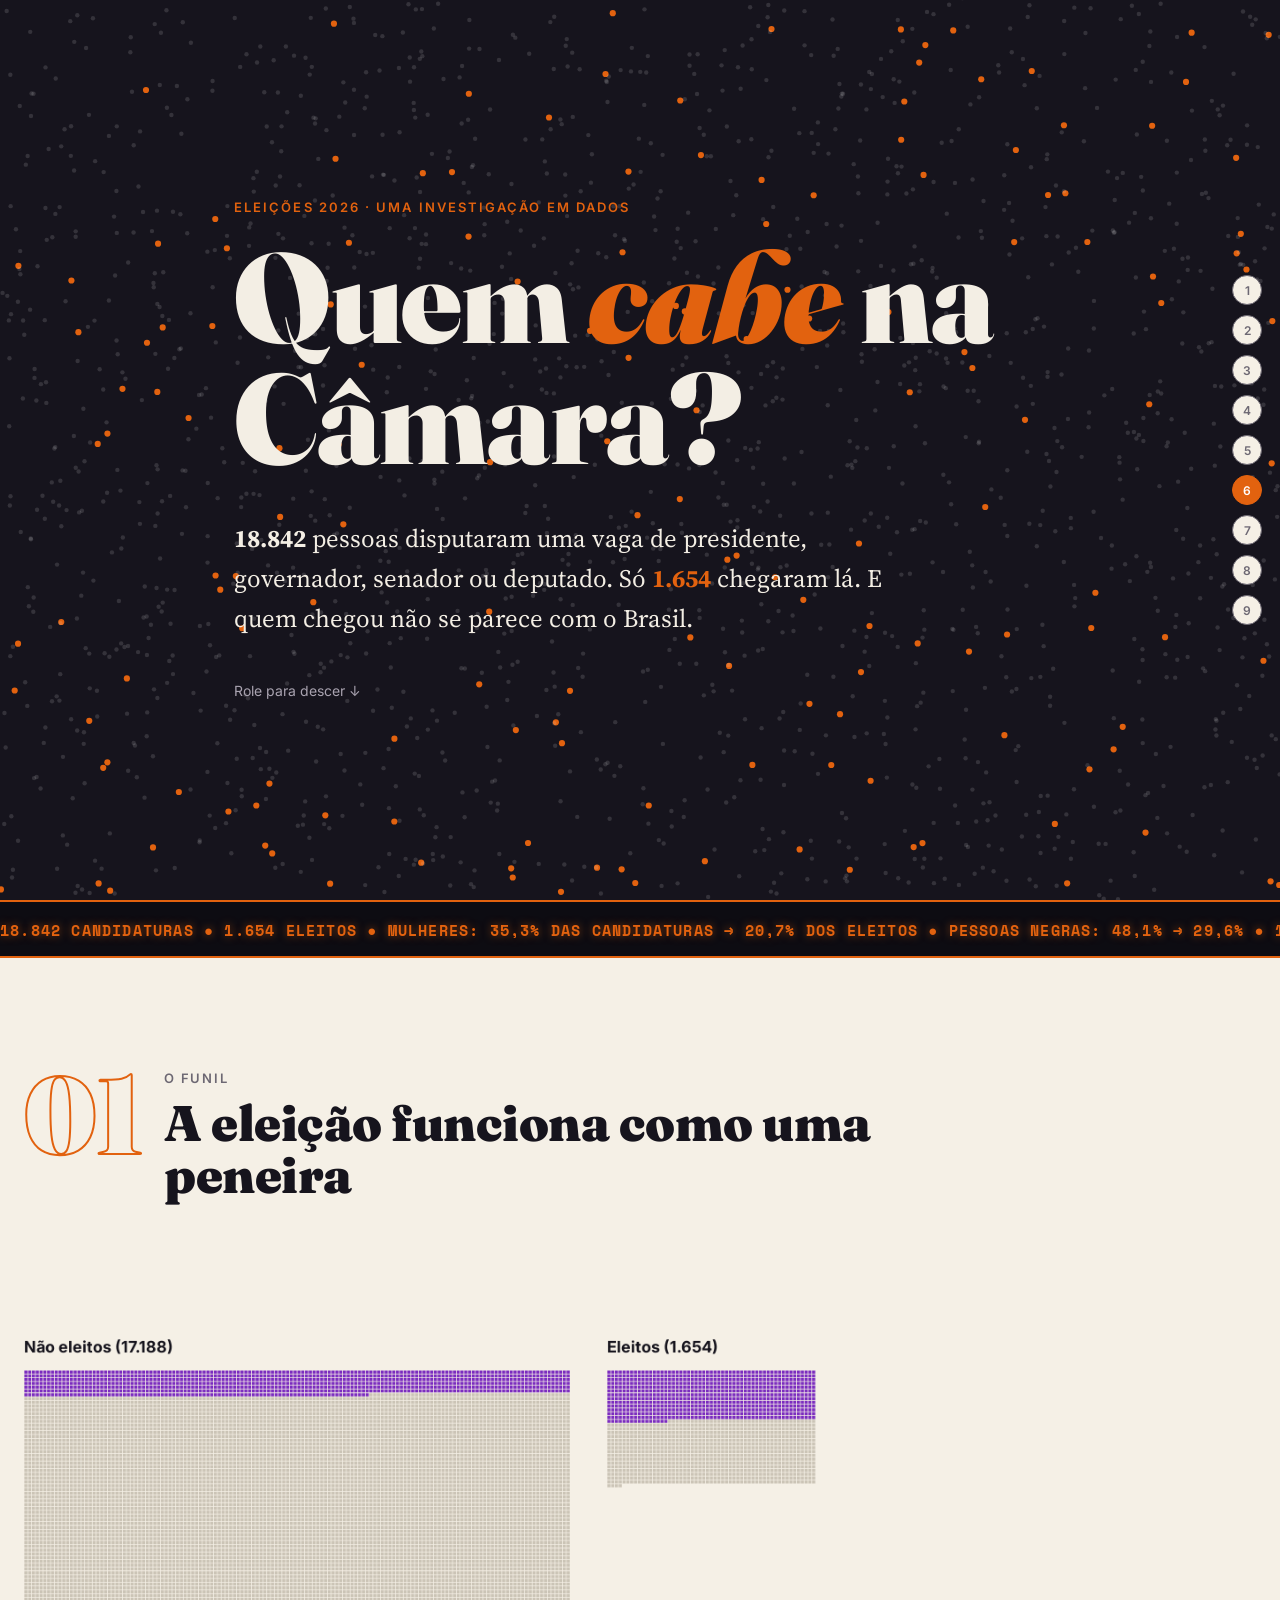
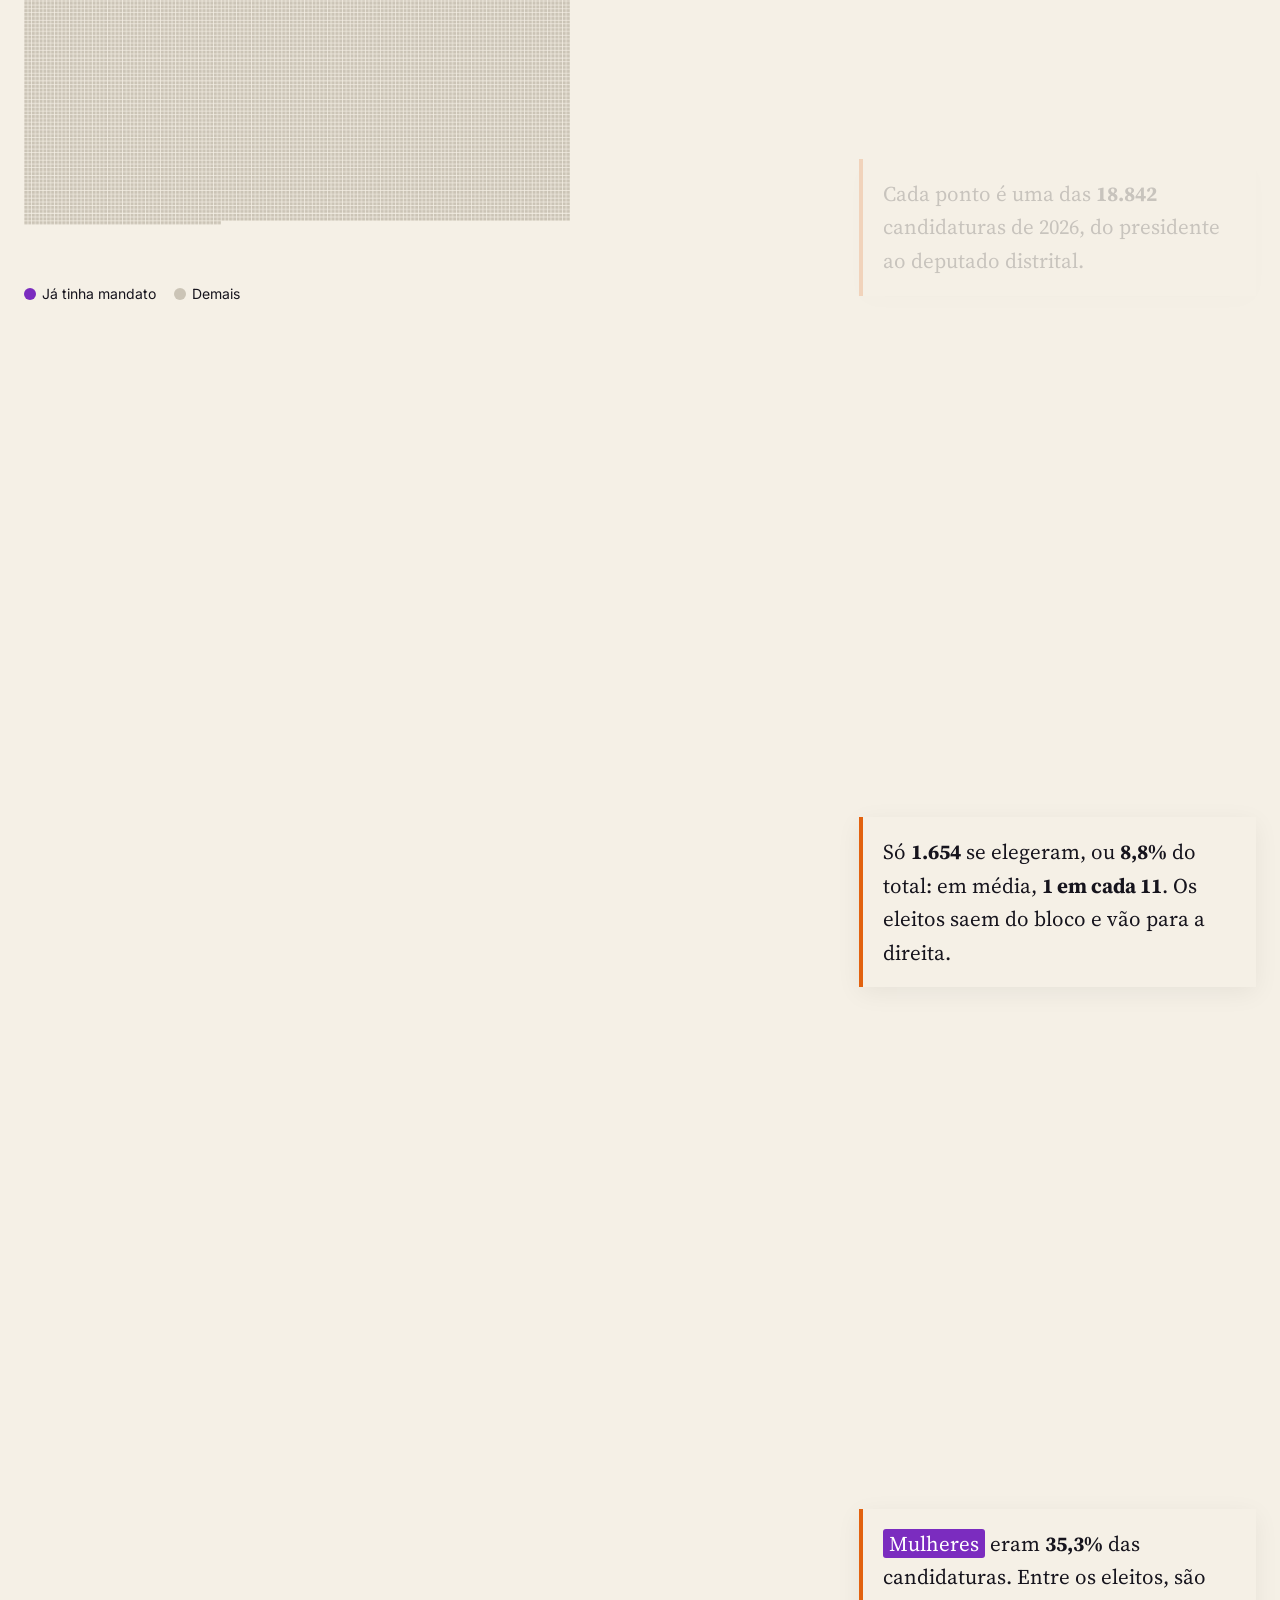
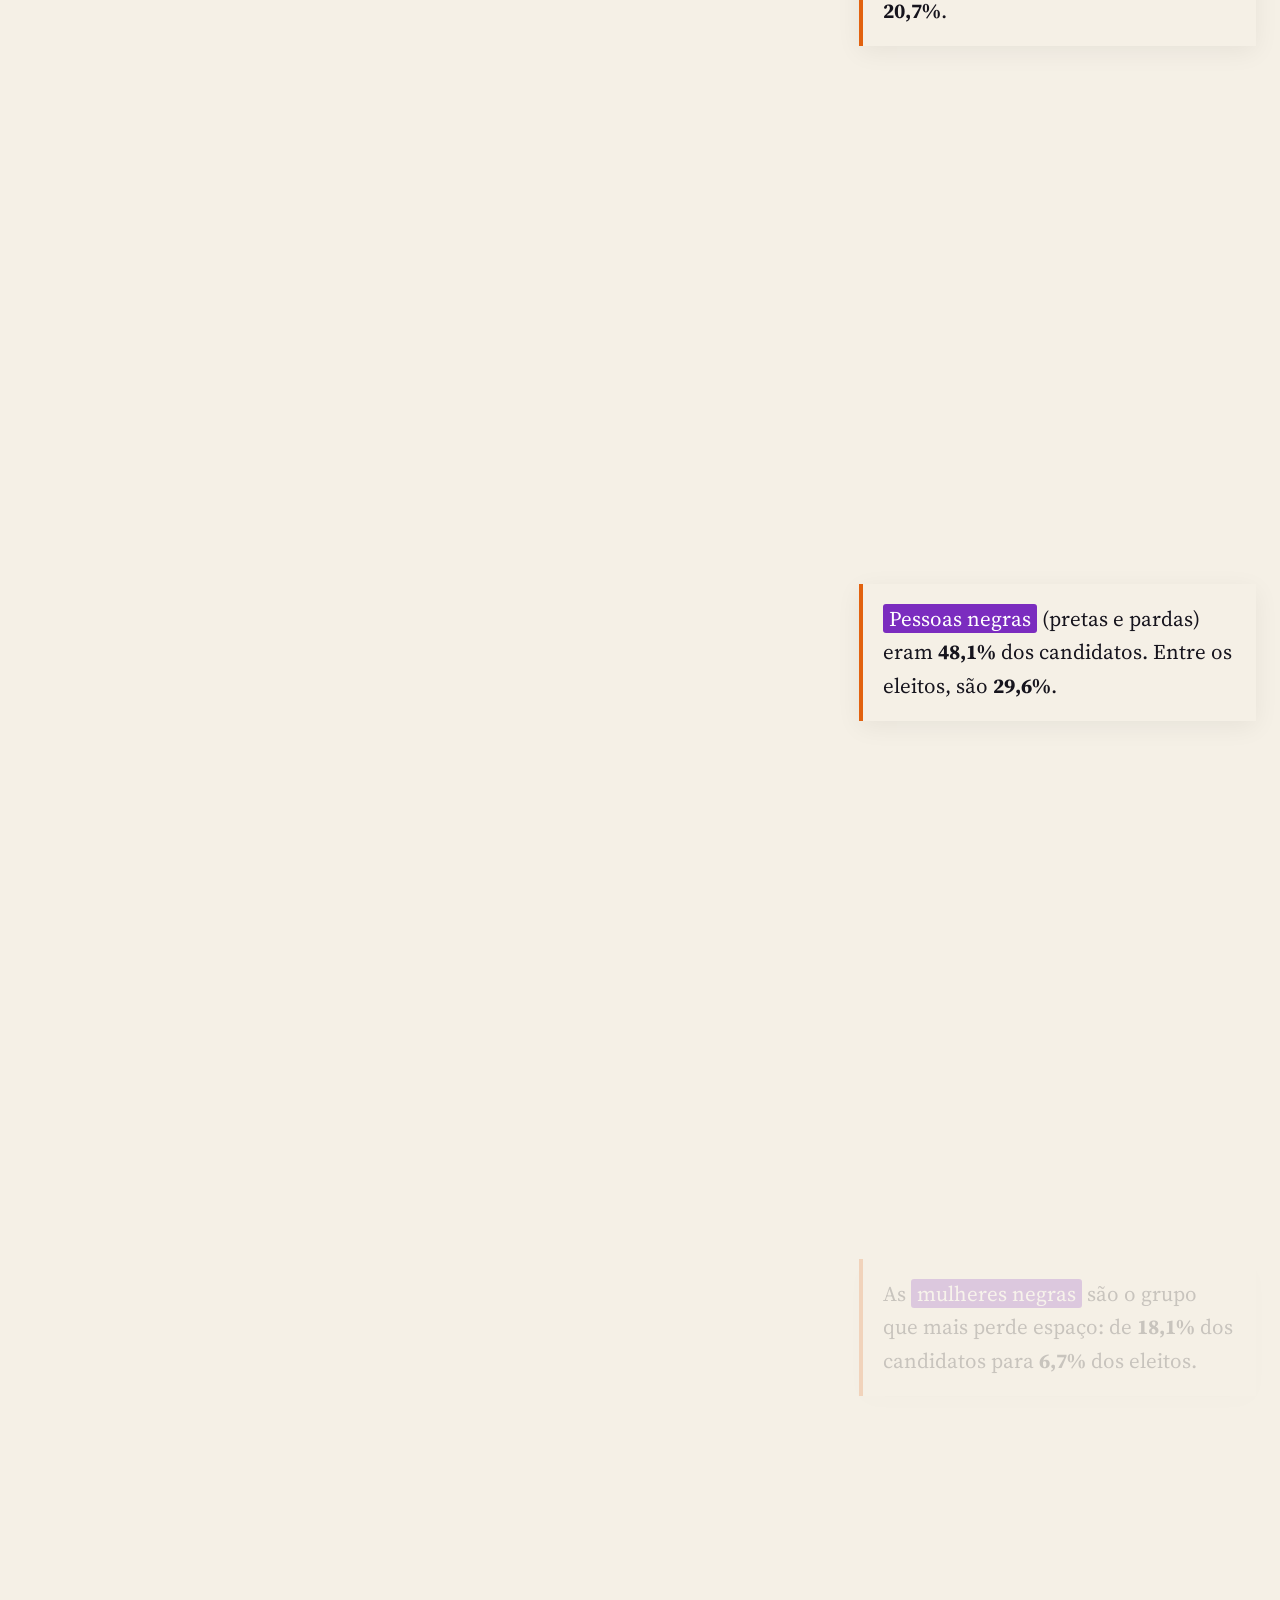
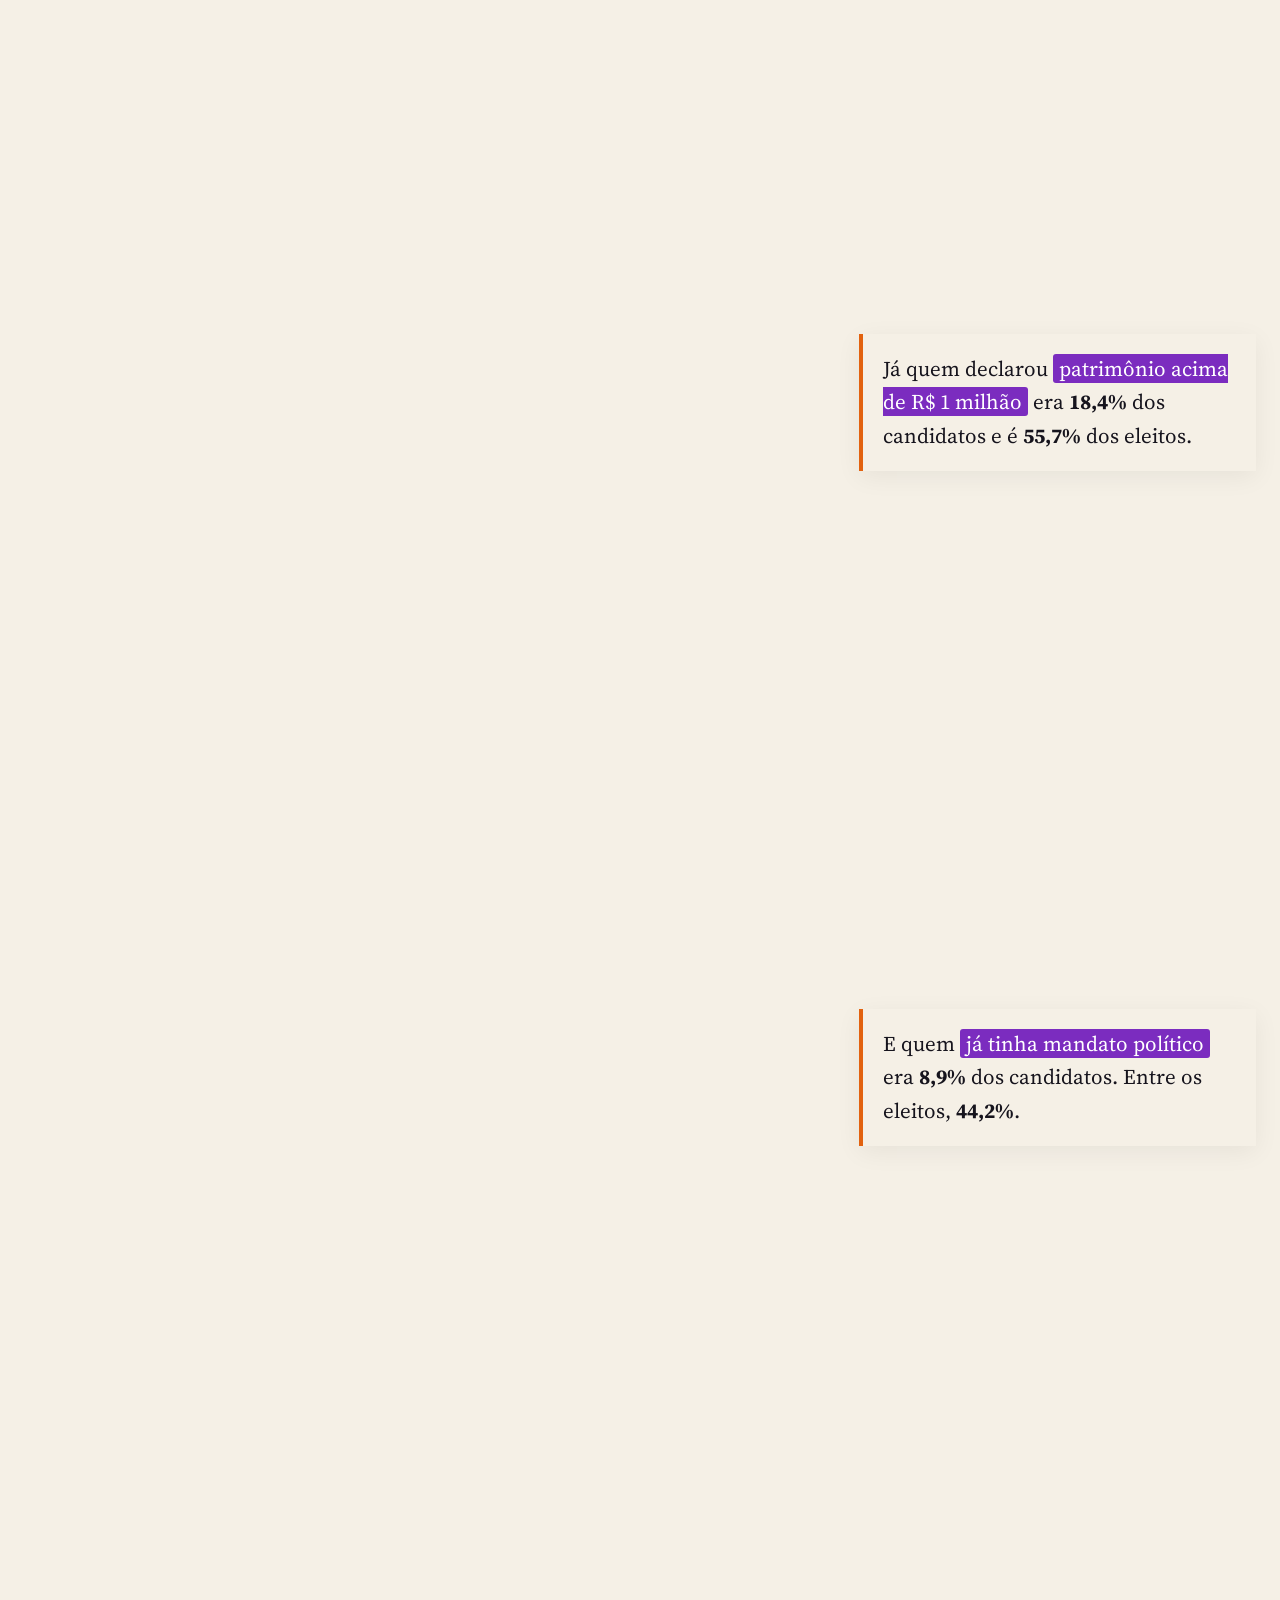
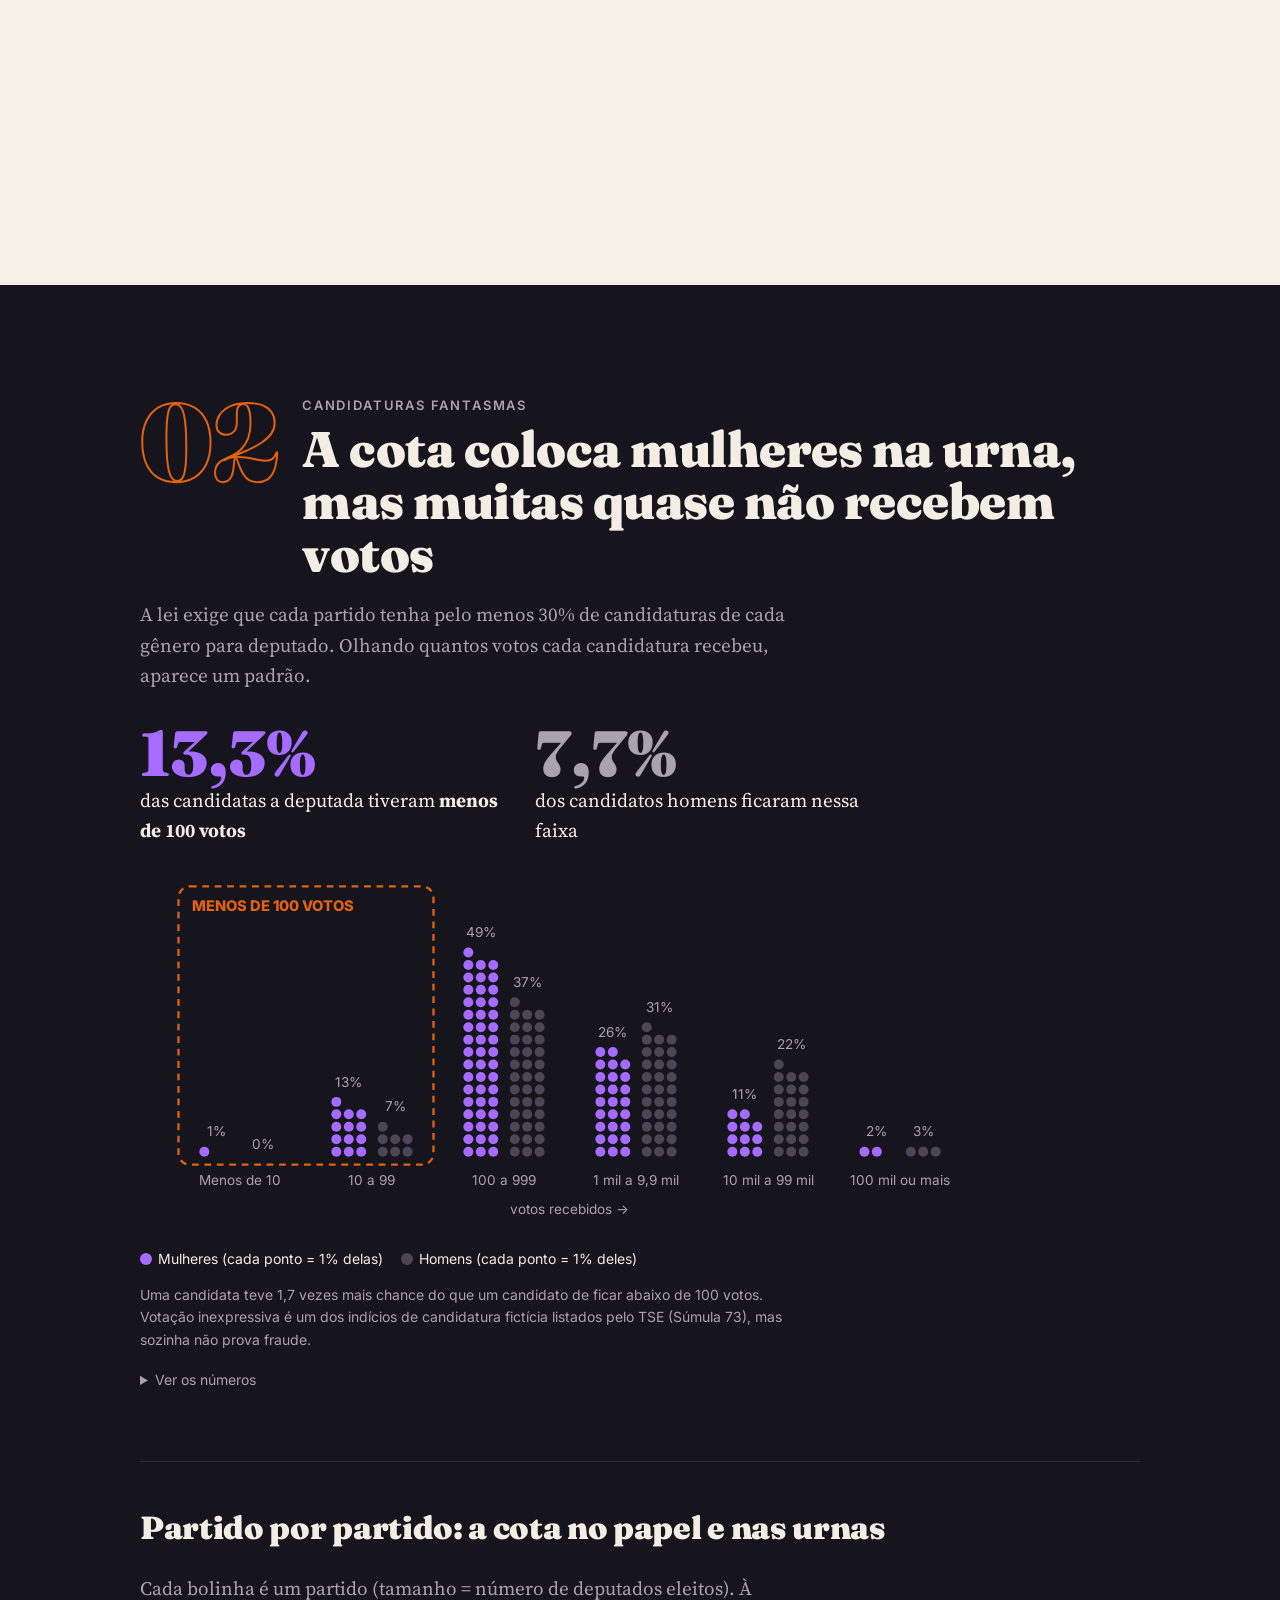
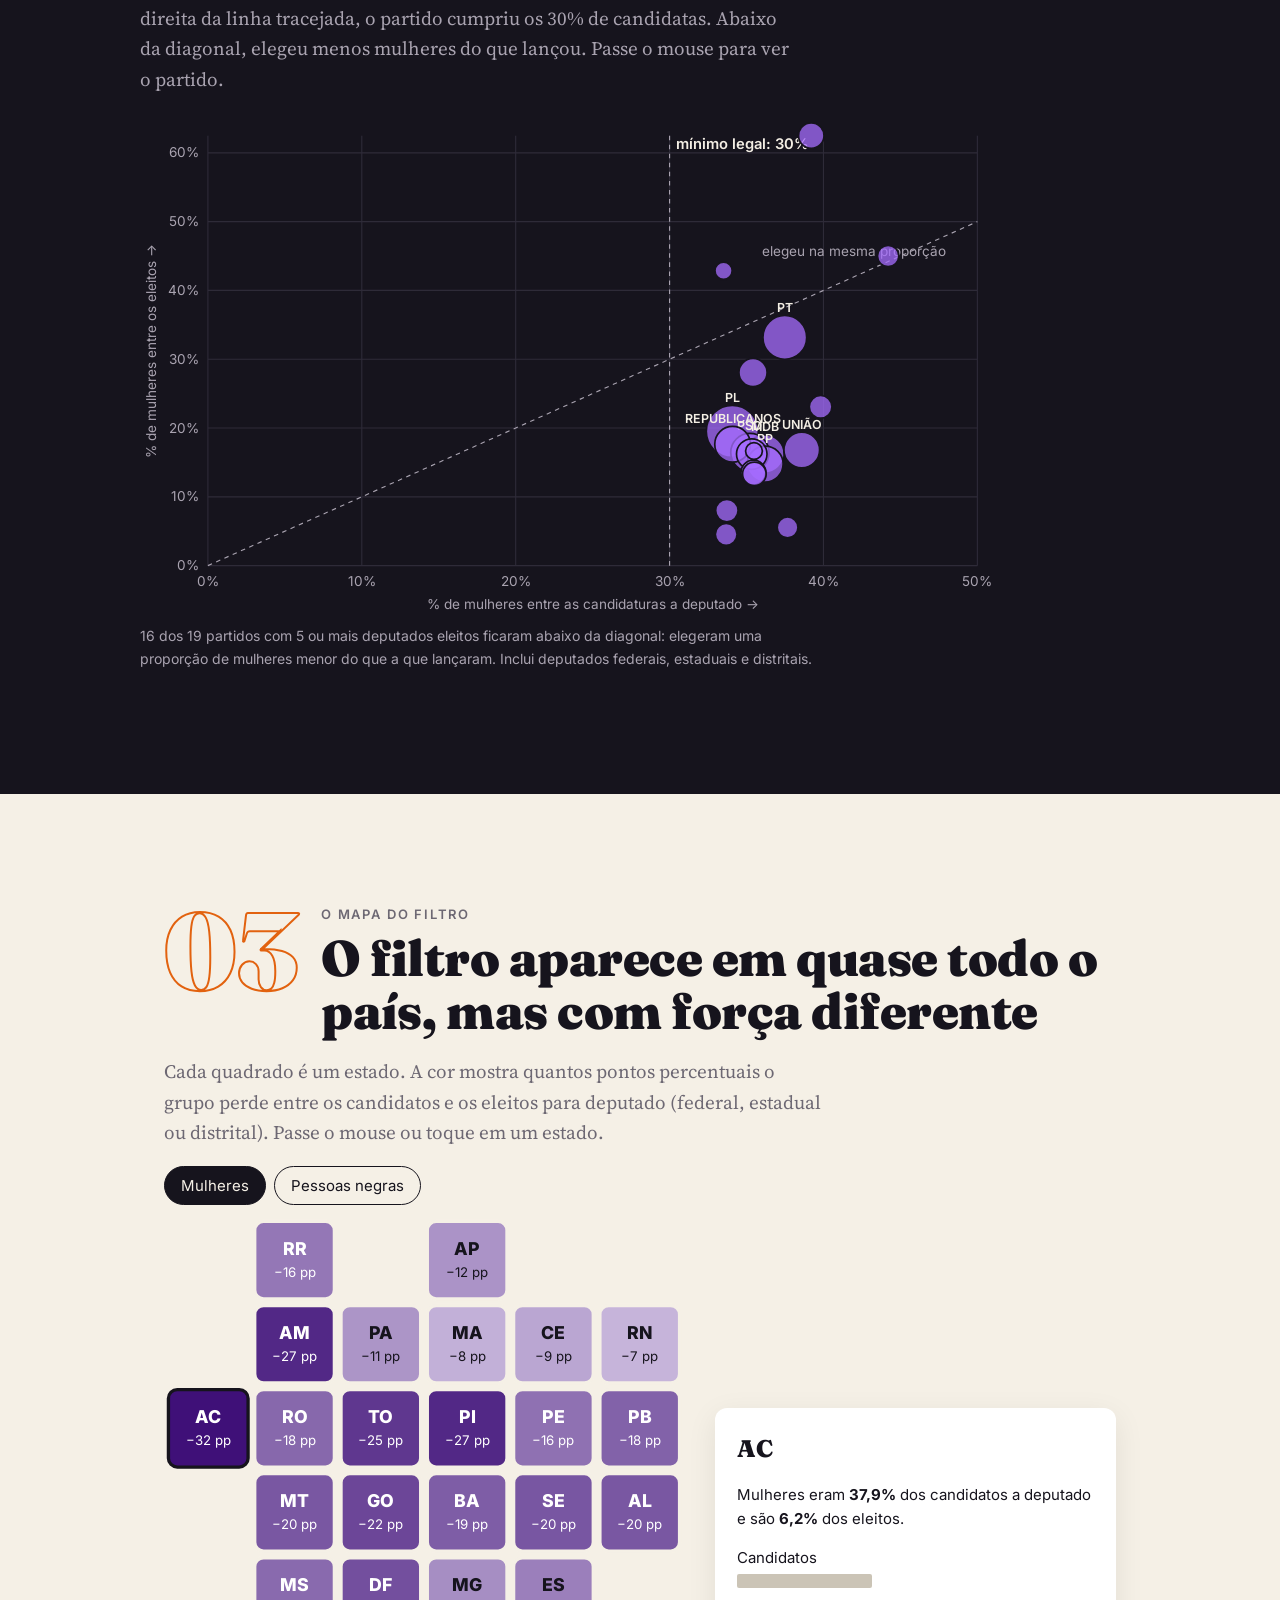
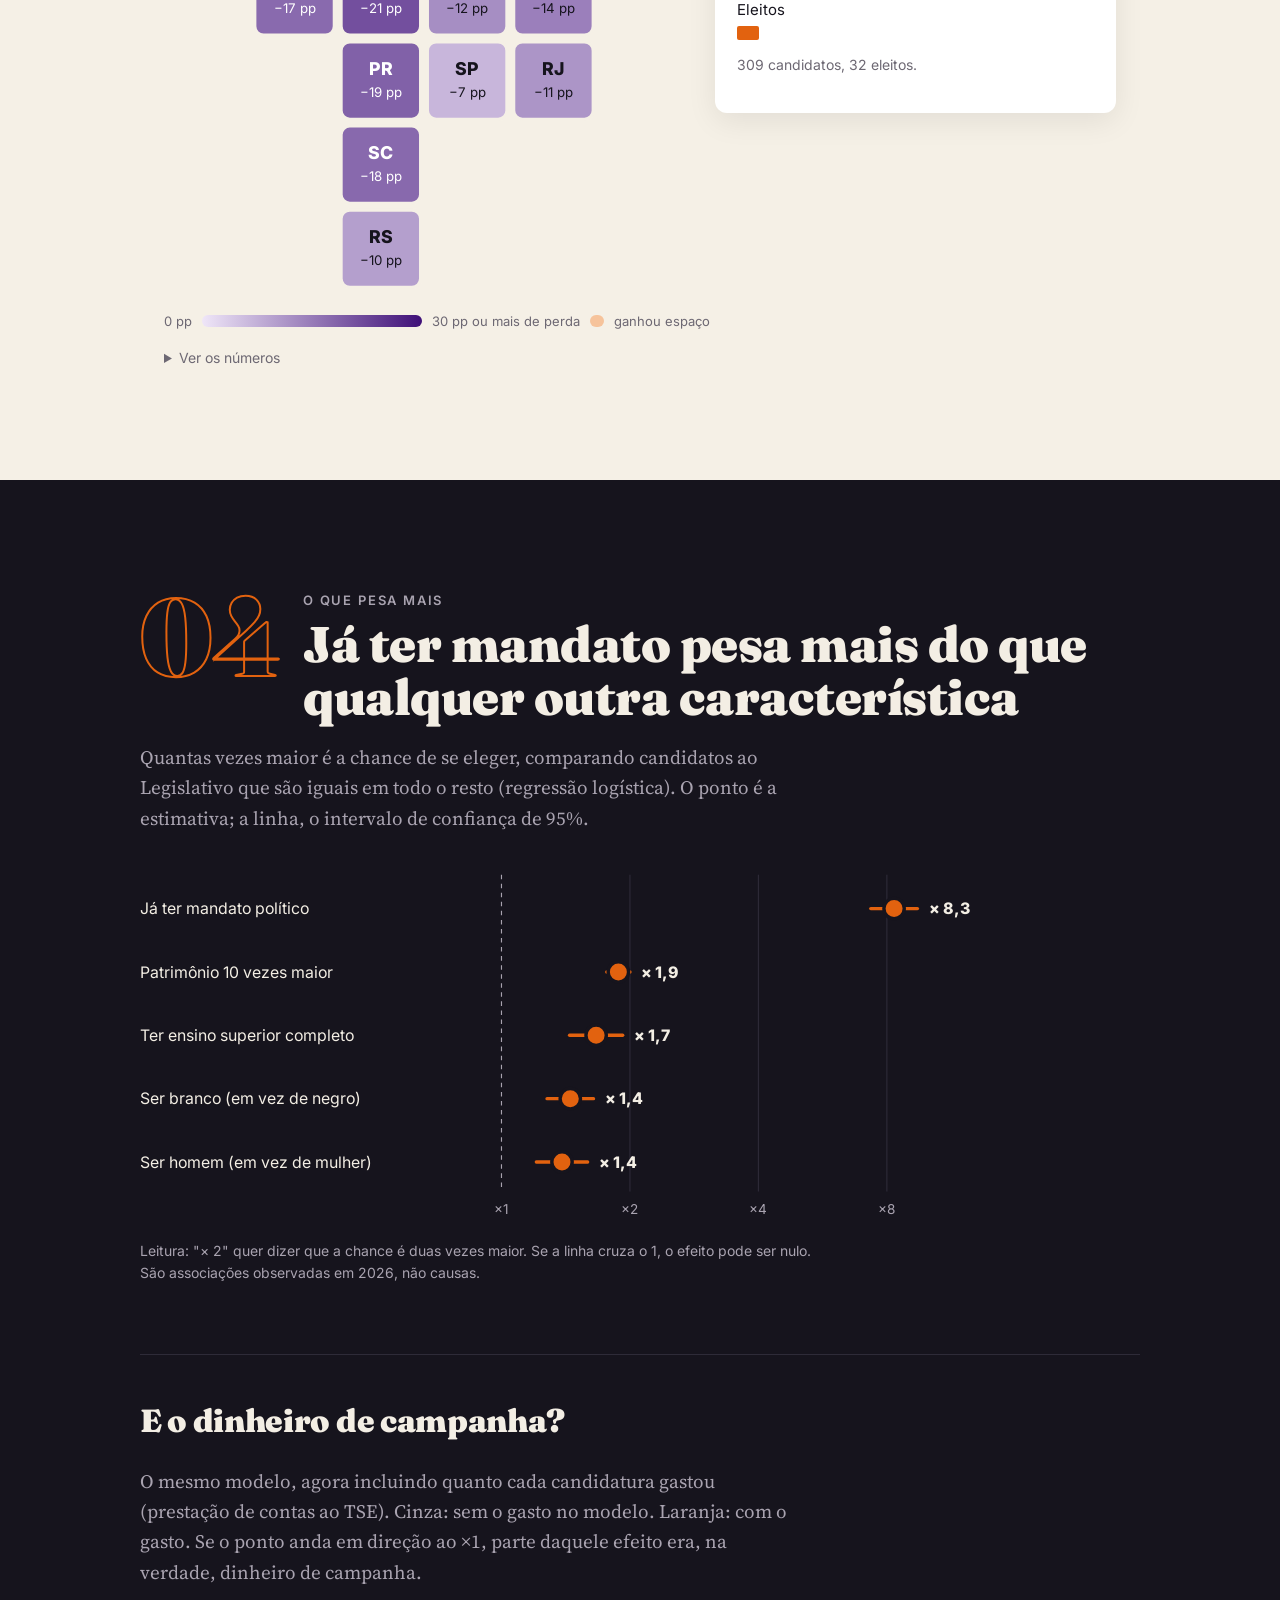
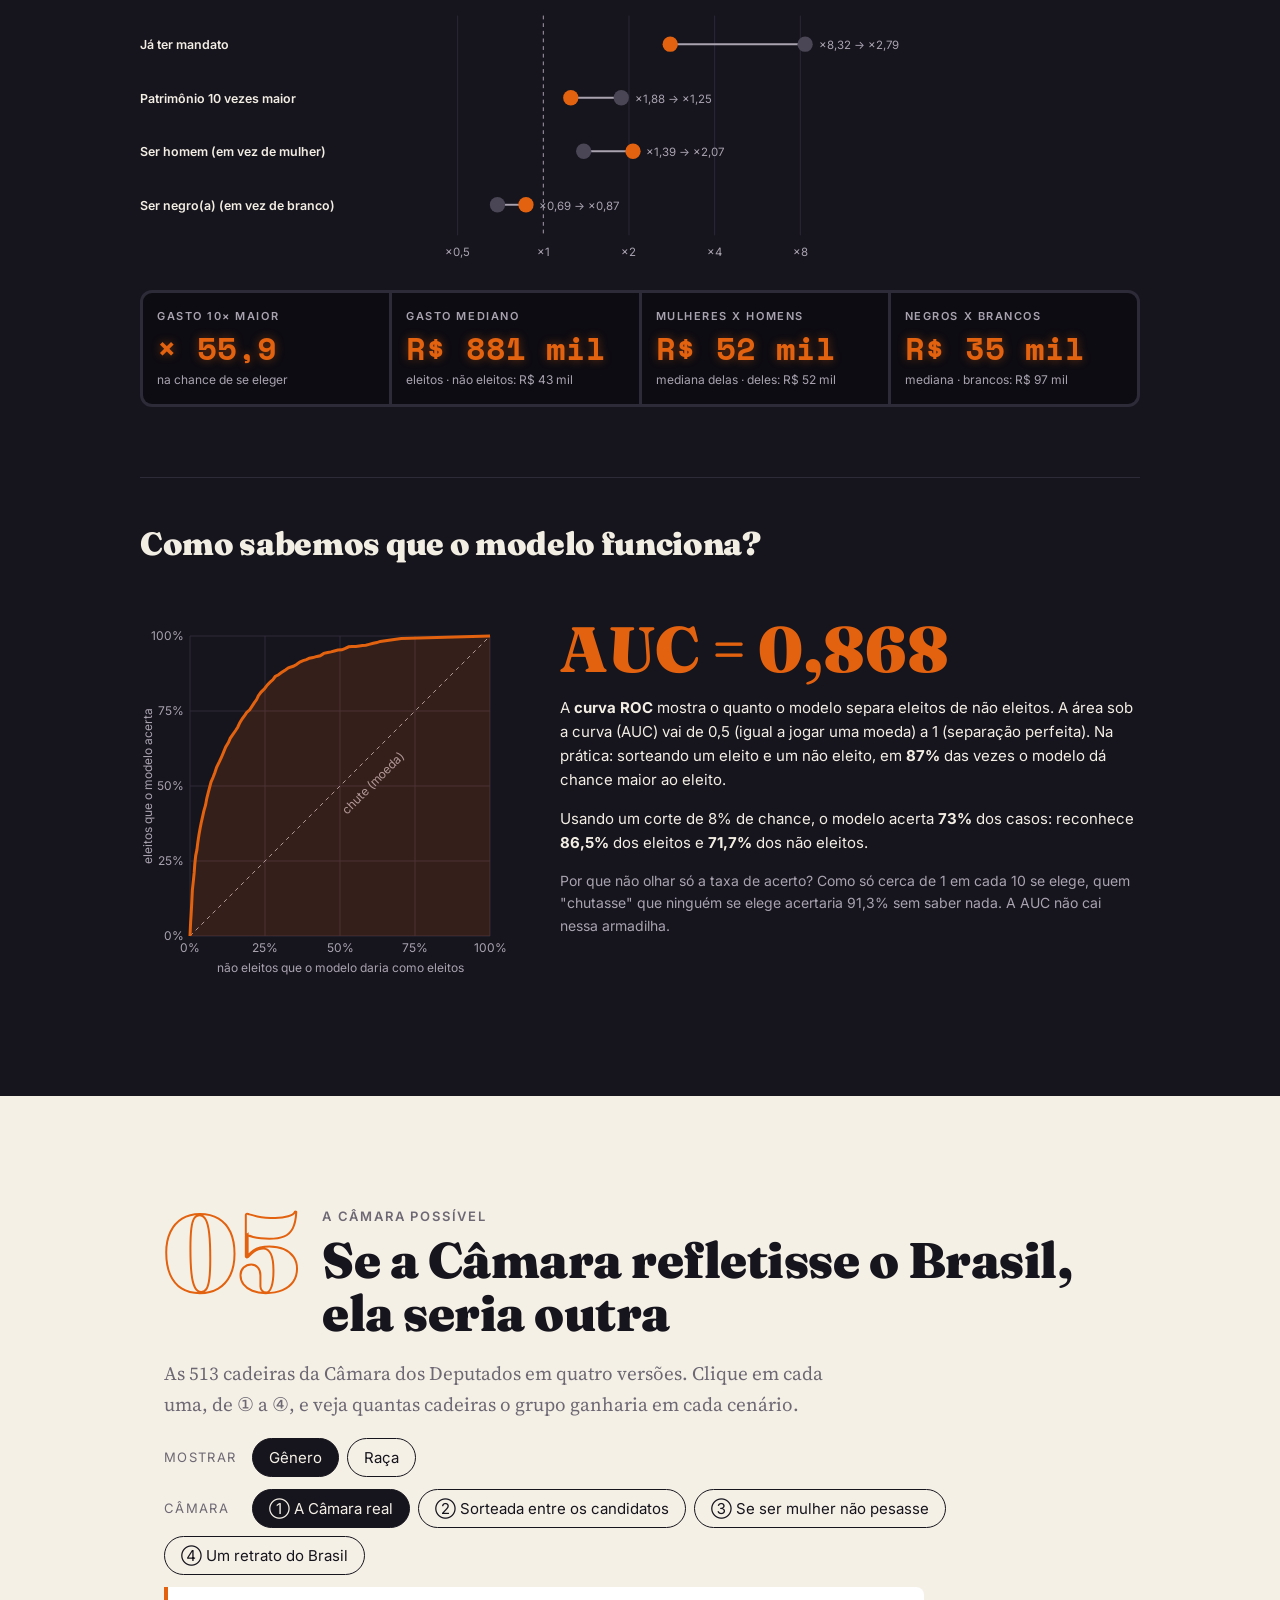
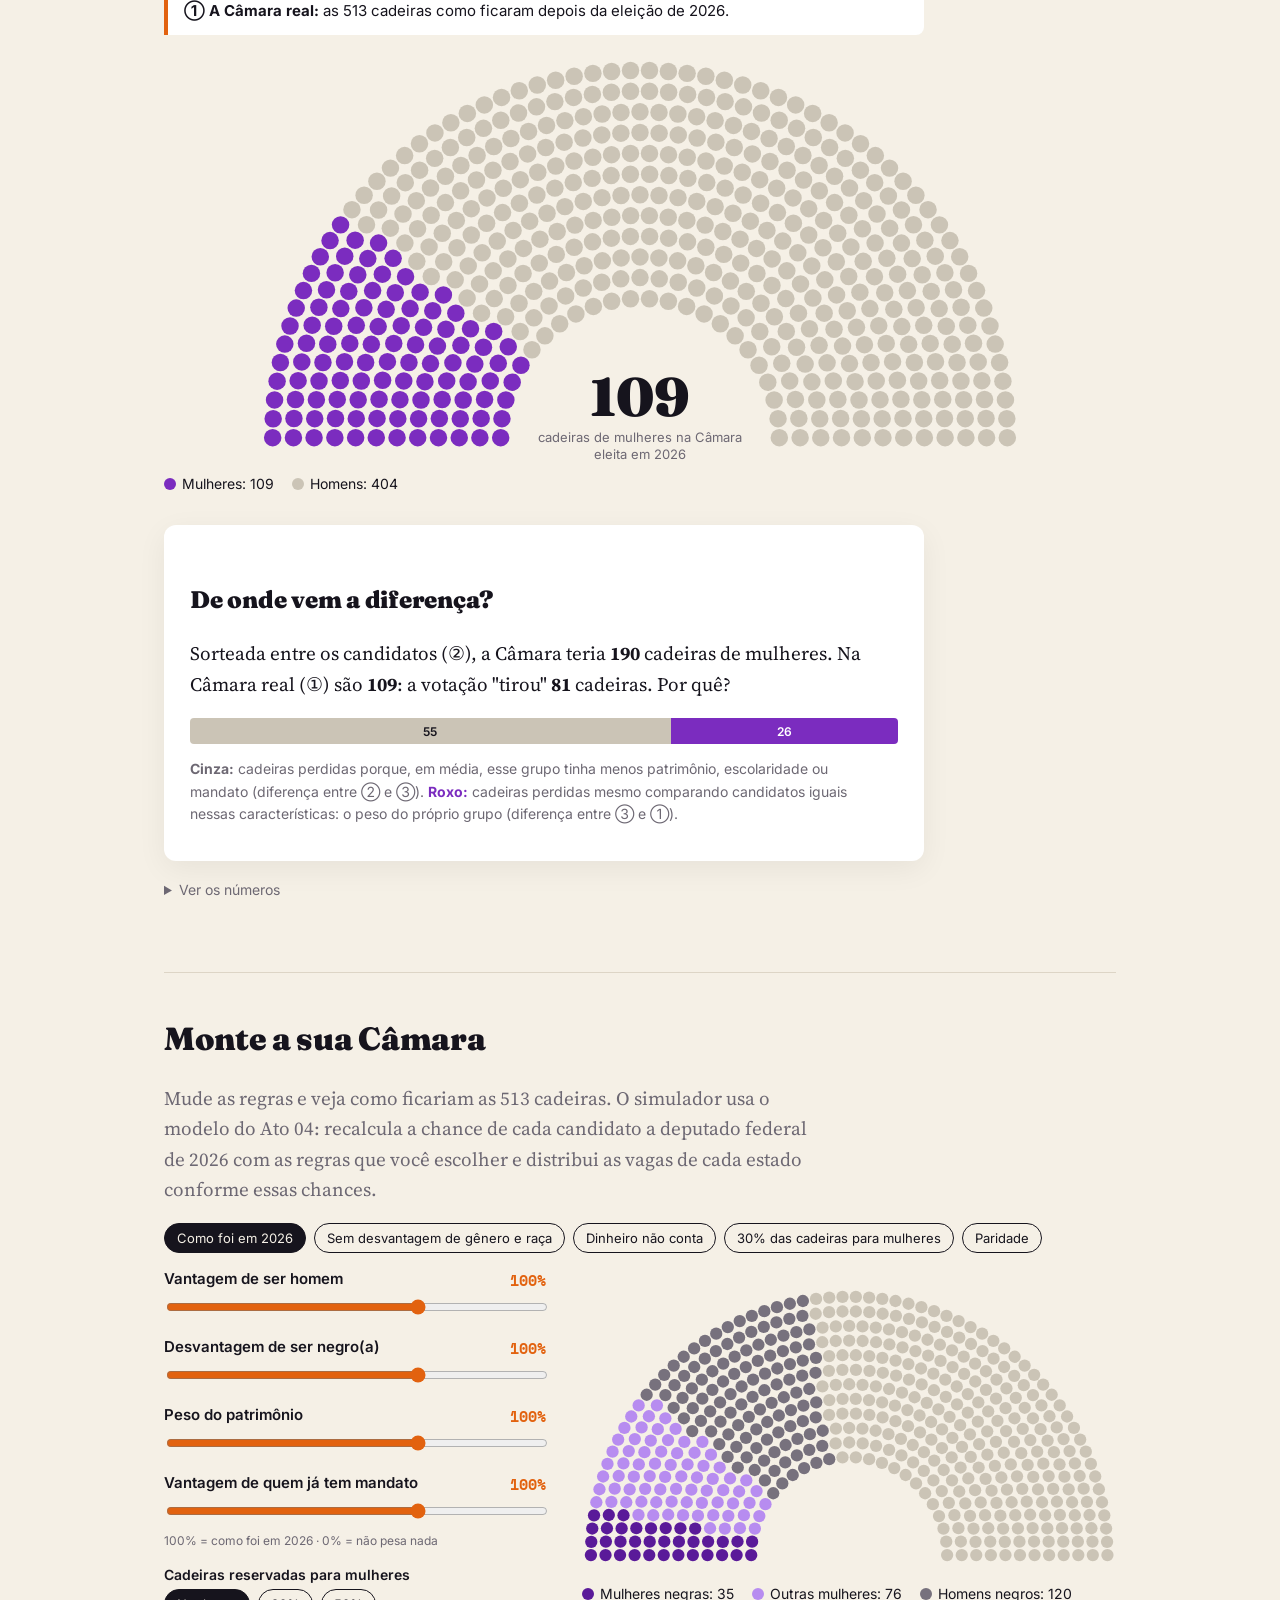
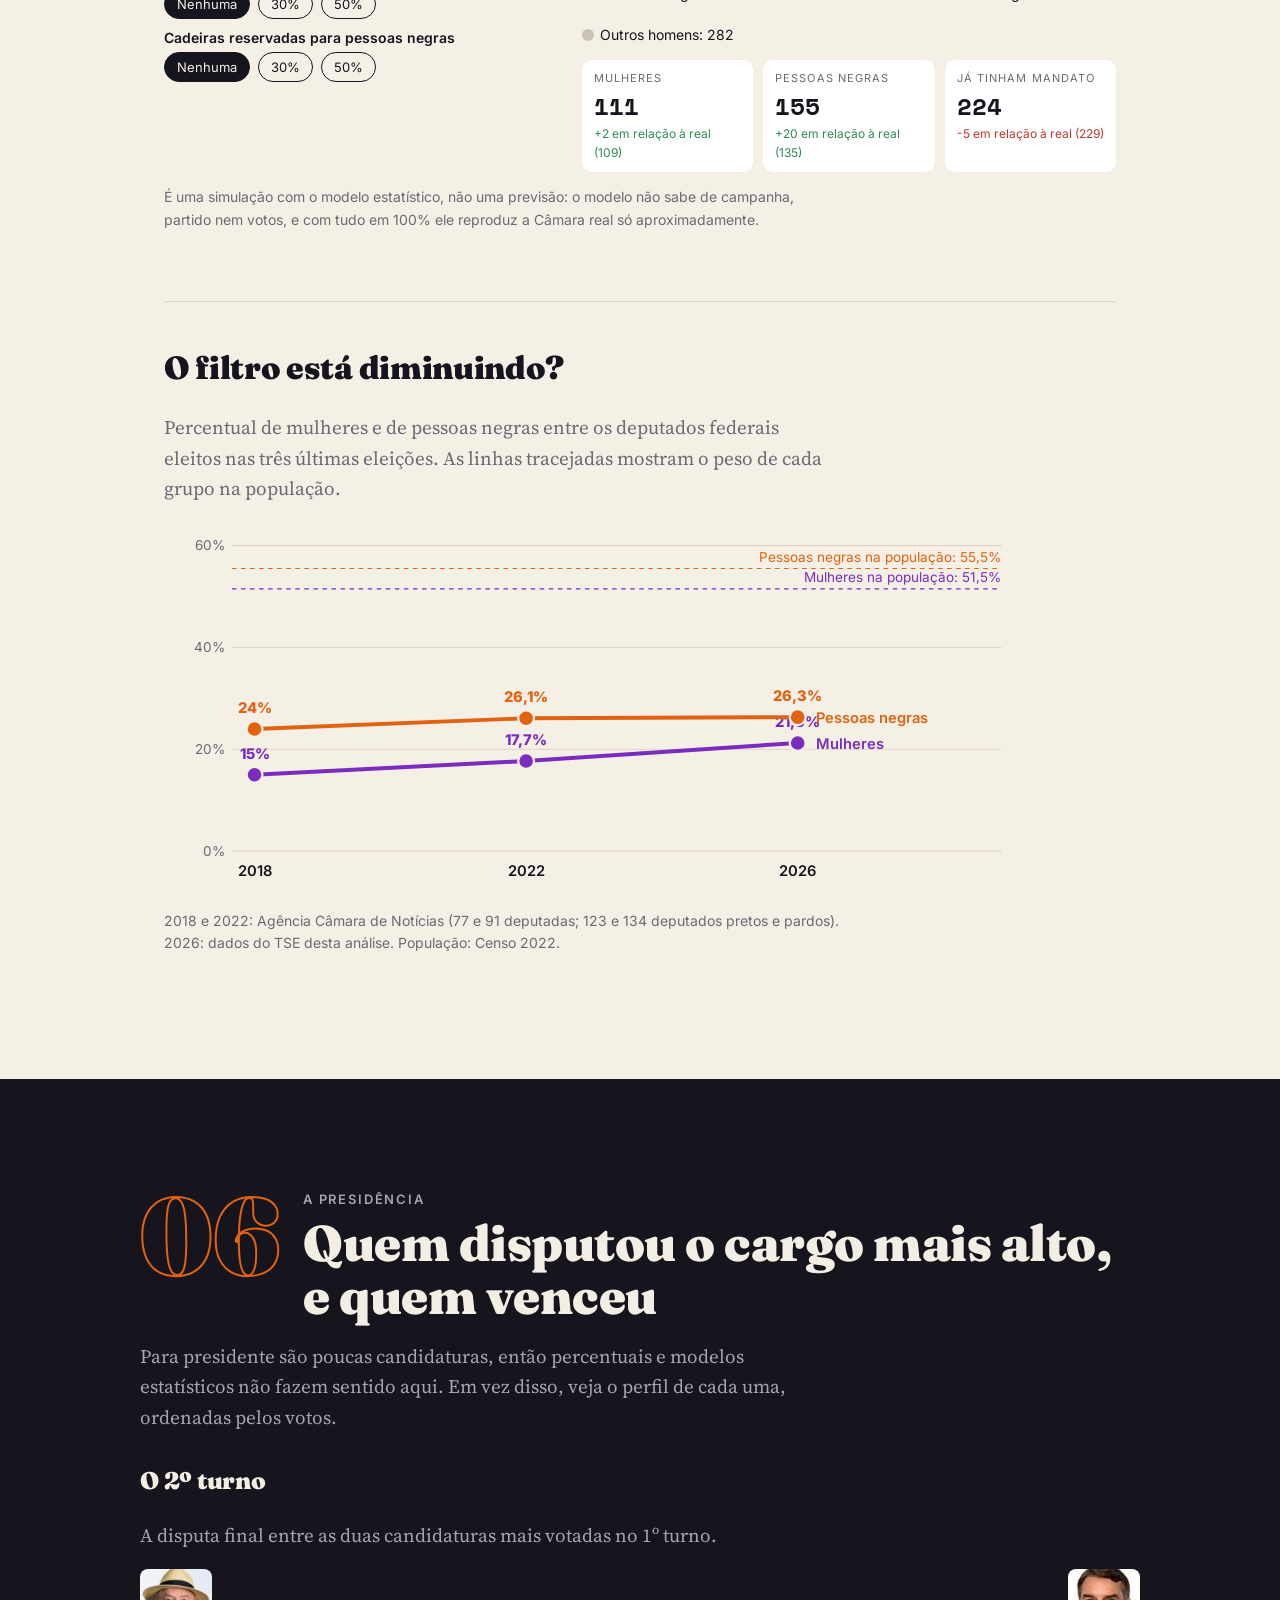
==== index.html @ 9c202bd5 "Add files via upload" ====
<!DOCTYPE html>
<html lang="pt-BR">
<head>
  <meta charset="UTF-8">
  <meta name="viewport" content="width=device-width, initial-scale=1, viewport-fit=cover">
  <!-- app no celular (PWA) -->
  <link rel="manifest" href="manifest.json">
  <meta name="theme-color" content="#16141d">
  <link rel="apple-touch-icon" href="icone-180.png">
  <meta name="apple-mobile-web-app-capable" content="yes">
  <meta name="apple-mobile-web-app-status-bar-style" content="black-translucent">
  <meta name="apple-mobile-web-app-title" content="Quem cabe?">
  <title>Quem cabe na Câmara?</title>
  <!-- prévia do link no WhatsApp e nas redes (troque SEU-USUARIO pelo seu usuário do GitHub) -->
  <meta name="description" content="Quem se candidatou e quem se elegeu em 2026: uma investigação em dados sobre o filtro das urnas.">
  <meta property="og:title" content="Quem cabe na Câmara?">
  <meta property="og:description" content="Quem se candidatou e quem se elegeu em 2026: uma investigação em dados. Faça o teste na urna.">
  <meta property="og:image" content="https://ccarpenter-tech.github.io/quem-cabe-na-camara/previa.png">
  <meta property="og:type" content="website">
  <meta name="twitter:card" content="summary_large_image">
  <link rel="preconnect" href="https://fonts.googleapis.com">
  <link rel="preconnect" href="https://fonts.gstatic.com" crossorigin>
  <link href="https://fonts.googleapis.com/css2?family=Fraunces:opsz,wght@9..144,400;9..144,700;9..144,900&family=Inter:wght@400;600;800&family=Space+Mono:wght@400;700&family=Source+Serif+4:opsz,wght@8..60,400;8..60,600&display=swap" rel="stylesheet">
  <link rel="stylesheet" href="estilo.css?v=8">
</head>
<body>

  <!-- barra de progresso e menu lateral -->
  <div id="progresso"></div>
  <nav id="menu" aria-label="Atos">
    <a href="#ato1" data-nome="O funil">1</a>
    <a href="#ato2" data-nome="Candidaturas fantasmas">2</a>
    <a href="#ato3" data-nome="O mapa do filtro">3</a>
    <a href="#ato4" data-nome="O que pesa mais">4</a>
    <a href="#ato5" data-nome="A Câmara possível">5</a>
    <a href="#ato6" data-nome="A Presidência">6</a>
    <a href="#placar" data-nome="O placar dos eleitos">7</a>
    <a href="#busca" data-nome="Procure um candidato">8</a>
    <a href="#ato7" data-nome="Você caberia?">9</a>
  </nav>

  <!-- ===== CAPA ===== -->
  <header class="capa escuro">
    <canvas id="chuva" aria-hidden="true"></canvas>
    <div class="capa-texto">
      <p class="chapeu">Eleições 2026 · Uma investigação em dados</p>
      <h1>Quem <em>cabe</em> na Câmara?</h1>
      <p class="linha-fina">
        <b class="conta" data-valor="total_candidatos">0</b> pessoas disputaram uma vaga de
        presidente, governador, senador ou deputado. Só <b class="conta laranja" data-valor="total_eleitos">0</b>
        chegaram lá. E quem chegou não se parece com o Brasil.
      </p>
      <p class="rolar">Role para descer <span>↓</span></p>
      <button id="instalar" class="botao-instalar" type="button" hidden>Instalar como app</button>
      <p id="dica-ios" class="dica-ios" hidden>Para instalar no iPhone: toque em <b>Compartilhar</b> e depois em
        <b>Adicionar à Tela de Início</b>.</p>
    </div>
  </header>

  <!-- letreiro de apuração (o texto é preenchido pelo grafico.js) -->
  <div class="letreiro" aria-hidden="true"><div class="letreiro-faixa"></div></div>

  <!-- ===== ATO 1: O FUNIL ===== -->
  <section id="ato1" class="ato largo">
    <div class="cabeca-ato">
      <span class="num-ato">01</span>
      <div>
        <p class="numero-ato">O funil</p>
        <h2>A eleição funciona como uma peneira</h2>
      </div>
    </div>
    <div class="rolagem">
      <div class="grafico-fixo">
        <canvas id="funil" role="img" aria-label="Pontos representando cada candidato e cada eleito"></canvas>
        <div class="legenda" id="legenda-funil"></div>
      </div>
      <div class="passos">
        <div class="passo" data-passo="0">
          <p>Cada ponto é uma das <b id="p0-cand"></b> candidaturas de 2026, do presidente ao
            deputado distrital.</p>
        </div>
        <div class="passo" data-passo="1">
          <p>Só <b id="p1-eleitos"></b> se elegeram, ou <b id="p1-taxa"></b> do total:
            em média, <b>1 em cada <span id="p1-um-em"></span></b>. Os eleitos saem do bloco
            e vão para a direita.</p>
        </div>
        <div class="passo" data-passo="2">
          <p><span class="destaque">Mulheres</span> eram <b id="p2-cand"></b> das candidaturas.
            Entre os eleitos, são <b id="p2-el"></b>.</p>
        </div>
        <div class="passo" data-passo="3">
          <p><span class="destaque">Pessoas negras</span> (pretas e pardas) eram <b id="p3-cand"></b>
            dos candidatos. Entre os eleitos, são <b id="p3-el"></b>.</p>
        </div>
        <div class="passo" data-passo="4">
          <p>As <span class="destaque">mulheres negras</span> são o grupo que mais perde espaço:
            de <b id="p4-cand"></b> dos candidatos para <b id="p4-el"></b> dos eleitos.</p>
        </div>
        <div class="passo" data-passo="5">
          <p>Já quem declarou <span class="destaque">patrimônio acima de R$ 1 milhão</span> era
            <b id="p5-cand"></b> dos candidatos e é <b id="p5-el"></b> dos eleitos.</p>
        </div>
        <div class="passo" data-passo="6">
          <p>E quem <span class="destaque">já tinha mandato político</span> era <b id="p6-cand"></b>
            dos candidatos. Entre os eleitos, <b id="p6-el"></b>.</p>
        </div>
      </div>
    </div>
  </section>

  <!-- ===== ATO 2: CANDIDATURAS FANTASMAS ===== -->
  <section id="ato2" class="ato escuro">
    <div class="cabeca-ato">
      <span class="num-ato">02</span>
      <div>
        <p class="numero-ato">Candidaturas fantasmas</p>
        <h2>A cota coloca mulheres na urna, mas muitas quase não recebem votos</h2>
      </div>
    </div>
    <p class="explica">A lei exige que cada partido tenha pelo menos 30% de candidaturas de cada
      gênero para deputado. Olhando quantos votos cada candidatura recebeu, aparece um padrão.</p>

    <div class="numeros-lado">
      <div><p class="numero-grande destaque-txt" id="lar-mulheres"></p>
        <p>das candidatas a deputada tiveram <b>menos de 100 votos</b></p></div>
      <div><p class="numero-grande cinza-txt" id="lar-homens"></p>
        <p>dos candidatos homens ficaram nessa faixa</p></div>
    </div>

    <svg id="laranjas" viewBox="0 0 760 320" role="img"
         aria-label="Distribuição de candidatos por faixa de votos, mulheres e homens"></svg>
    <div class="legenda">
      <span style="--cor: var(--destaque)">Mulheres (cada ponto = 1% delas)</span>
      <span style="--cor: var(--base)">Homens (cada ponto = 1% deles)</span>
    </div>
    <p class="nota" id="lar-nota"></p>
    <details class="tabela"><summary>Ver os números</summary><div id="tab-laranjas"></div></details>

    <div class="bloco-extra">
      <h3>Partido por partido: a cota no papel e nas urnas</h3>
      <p class="explica">Cada bolinha é um partido (tamanho = número de deputados eleitos). À direita da
        linha tracejada, o partido cumpriu os 30% de candidatas. Abaixo da diagonal, elegeu menos mulheres
        do que lançou. Passe o mouse para ver o partido.</p>
      <svg id="cota-partidos" viewBox="0 0 760 440" role="img" aria-label="Percentual de candidatas e de eleitas por partido"></svg>
      <p class="nota" id="cota-nota"></p>
    </div>
  </section>

  <!-- ===== ATO 3: O MAPA DO FILTRO ===== -->
  <section id="ato3" class="ato">
    <div class="cabeca-ato">
      <span class="num-ato">03</span>
      <div>
        <p class="numero-ato">O mapa do filtro</p>
        <h2>O filtro aparece em quase todo o país, mas com força diferente</h2>
      </div>
    </div>
    <p class="explica">Cada quadrado é um estado. A cor mostra quantos pontos percentuais o grupo
      perde entre os candidatos e os eleitos para deputado (federal, estadual ou distrital).
      Passe o mouse ou toque em um estado.</p>

    <div class="botoes" id="botoes-mapa">
      <button data-grupo="mulheres" class="ativo">Mulheres</button>
      <button data-grupo="negras">Pessoas negras</button>
    </div>
    <div class="mapa-area">
      <svg id="mapa" viewBox="0 0 470 620" role="img" aria-label="Mapa em quadrados dos estados"></svg>
      <div id="painel-uf" class="painel"></div>
    </div>
    <div id="legenda-mapa" class="legenda-gradiente"></div>
    <details class="tabela"><summary>Ver os números</summary><div id="tab-mapa"></div></details>
  </section>

  <!-- ===== ATO 4: O QUE PESA MAIS ===== -->
  <section id="ato4" class="ato escuro">
    <div class="cabeca-ato">
      <span class="num-ato">04</span>
      <div>
        <p class="numero-ato">O que pesa mais</p>
        <h2>Já ter mandato pesa mais do que qualquer outra característica</h2>
      </div>
    </div>
    <p class="explica">Quantas vezes maior é a chance de se eleger, comparando candidatos ao
      Legislativo que são iguais em todo o resto (regressão logística). O ponto é a estimativa;
      a linha, o intervalo de confiança de 95%.</p>
    <svg id="pesos" viewBox="0 0 760 330" role="img" aria-label="Razões de chances com intervalos de confiança"></svg>
    <p class="nota">Leitura: "× 2" quer dizer que a chance é duas vezes maior. Se a linha cruza o
      1, o efeito pode ser nulo. São associações observadas em 2026, não causas.</p>

    <div class="bloco-extra" id="gastos-bloco" hidden>
      <h3>E o dinheiro de campanha?</h3>
      <p class="explica">O mesmo modelo, agora incluindo quanto cada candidatura gastou (prestação de contas
        ao TSE). Cinza: sem o gasto no modelo. Laranja: com o gasto. Se o ponto anda em direção ao ×1, parte
        daquele efeito era, na verdade, dinheiro de campanha.</p>
      <svg id="gastos" viewBox="0 0 900 270" role="img" aria-label="Razões de chances com e sem gasto de campanha"></svg>
      <div class="painel-apuracao" id="gastos-painel"></div>
    </div>

    <div class="bloco-extra">
      <h3>Como sabemos que o modelo funciona?</h3>
      <div class="validacao-grid">
        <svg id="roc" viewBox="0 0 380 400" role="img" aria-label="Curva ROC do modelo"></svg>
        <div id="validacao-texto"></div>
      </div>
    </div>
  </section>

  <!-- ===== ATO 5: A CÂMARA POSSÍVEL ===== -->
  <section id="ato5" class="ato">
    <div class="cabeca-ato">
      <span class="num-ato">05</span>
      <div>
        <p class="numero-ato">A Câmara possível</p>
        <h2>Se a Câmara refletisse o Brasil, ela seria outra</h2>
      </div>
    </div>
    <p class="explica">As 513 cadeiras da Câmara dos Deputados em quatro versões. Clique em cada
      uma, de ① a ④, e veja quantas cadeiras o grupo ganharia em cada cenário.</p>

    <div class="botoes" id="botoes-dimensao">
      <span class="rotulo-botoes">Mostrar</span>
      <button data-dimensao="genero" class="ativo">Gênero</button>
      <button data-dimensao="raca">Raça</button>
    </div>
    <div class="botoes" id="botoes-cenario">
      <span class="rotulo-botoes">Câmara</span>
      <button data-cenario="real" class="ativo">① A Câmara real</button>
      <button data-cenario="candidatos">② Sorteada entre os candidatos</button>
      <button data-cenario="sem_filtro" id="botao-sem-filtro">③ Se ser mulher não pesasse</button>
      <button data-cenario="brasil">④ Um retrato do Brasil</button>
    </div>
    <p class="cenario-explica" id="cenario-explica"></p>

    <div class="hemi-area">
      <svg id="hemiciclo" viewBox="0 0 600 330" role="img" aria-label="Hemiciclo com 513 cadeiras"></svg>
      <p class="hemi-centro"><span class="numero-grande" id="hemi-numero"></span>
        <span id="hemi-texto"></span></p>
    </div>
    <div class="legenda" id="legenda-hemi"></div>
    <div class="caixa-decomp" id="decomp"></div>
    <details class="tabela"><summary>Ver os números</summary><div id="tab-hemi"></div></details>

    <div class="bloco-extra simulador" id="simulador">
      <h3>Monte a sua Câmara</h3>
      <p class="explica">Mude as regras e veja como ficariam as 513 cadeiras. O simulador usa o modelo do
        Ato 04: recalcula a chance de cada candidato a deputado federal de 2026 com as regras que você escolher
        e distribui as vagas de cada estado conforme essas chances.</p>
      <div class="botoes" id="sim-atalhos"></div>
      <div class="sim-grid">
        <div class="sim-controles">
          <label class="sim-controle"><span>Vantagem de ser homem <output id="o-genero">100%</output></span>
            <input type="range" id="s-genero" min="0" max="150" step="10" value="100"></label>
          <label class="sim-controle"><span>Desvantagem de ser negro(a) <output id="o-raca">100%</output></span>
            <input type="range" id="s-raca" min="0" max="150" step="10" value="100"></label>
          <label class="sim-controle"><span>Peso do patrimônio <output id="o-patrimonio">100%</output></span>
            <input type="range" id="s-patrimonio" min="0" max="150" step="10" value="100"></label>
          <label class="sim-controle"><span>Vantagem de quem já tem mandato <output id="o-mandato">100%</output></span>
            <input type="range" id="s-mandato" min="0" max="150" step="10" value="100"></label>
          <p class="sim-legenda-controles">100% = como foi em 2026 · 0% = não pesa nada</p>
          <div class="sim-reserva"><span>Cadeiras reservadas para mulheres</span>
            <div class="botoes" id="r-mulheres"><button data-v="0" class="ativo">Nenhuma</button><button data-v="0.3">30%</button><button data-v="0.5">50%</button></div></div>
          <div class="sim-reserva"><span>Cadeiras reservadas para pessoas negras</span>
            <div class="botoes" id="r-negras"><button data-v="0" class="ativo">Nenhuma</button><button data-v="0.3">30%</button><button data-v="0.5">50%</button></div></div>
        </div>
        <div class="sim-resultado">
          <svg id="sim-hemiciclo" viewBox="0 0 600 330" role="img" aria-label="Câmara simulada"></svg>
          <div class="legenda" id="sim-legenda"></div>
          <div class="sim-numeros" id="sim-numeros"></div>
        </div>
      </div>
      <p class="nota" id="sim-nota">É uma simulação com o modelo estatístico, não uma previsão: o modelo não
        sabe de campanha, partido nem votos, e com tudo em 100% ele reproduz a Câmara real só aproximadamente.</p>
    </div>

    <div class="bloco-extra">
      <h3>O filtro está diminuindo?</h3>
      <p class="explica">Percentual de mulheres e de pessoas negras entre os deputados federais eleitos nas
        três últimas eleições. As linhas tracejadas mostram o peso de cada grupo na população.</p>
      <svg id="serie" viewBox="0 0 760 330" role="img" aria-label="Mulheres e pessoas negras eleitas em 2018, 2022 e 2026"></svg>
      <p class="nota">2018 e 2022: Agência Câmara de Notícias (77 e 91 deputadas; 123 e 134 deputados pretos e
        pardos). 2026: dados do TSE desta análise. População: Censo 2022.</p>
    </div>
    <div id="dica" class="dica" hidden></div>
  </section>

  <!-- ===== ATO 6: A PRESIDÊNCIA ===== -->
  <section id="ato6" class="ato escuro">
    <div class="cabeca-ato">
      <span class="num-ato">06</span>
      <div>
        <p class="numero-ato">A Presidência</p>
        <h2>Quem disputou o cargo mais alto, e quem venceu</h2>
      </div>
    </div>
    <p class="explica">Para presidente são poucas candidaturas, então percentuais e modelos
      estatísticos não fazem sentido aqui. Em vez disso, veja o perfil de cada uma, ordenadas
      pelos votos.</p>
    <div class="duelo" id="duelo"></div>
    <div class="resumo-pres" id="pres-resumo"></div>
    <div class="cartoes-pres" id="pres-cartoes"></div>
    <p class="nota">Votos como calculados na Parte 1. Patrimônio e cor/raça são autodeclarados ao TSE.</p>
  </section>

  <!-- ===== ATO 7: O PLACAR DOS ELEITOS ===== -->
  <section id="placar" class="ato escuro">
    <div class="cabeca-ato">
      <span class="num-ato">07</span>
      <div>
        <p class="numero-ato">O placar dos eleitos</p>
        <h2>Quem são, afinal, os eleitos de 2026</h2>
      </div>
    </div>
    <p class="explica">Escolha um cargo e um estado: o painel e os rankings se atualizam.
      Clique em um nome para ver o "santinho" da candidatura.</p>
    <div class="botoes" id="placar-cargos"></div>
    <label class="seletor">Estado <select id="placar-uf"></select></label>
    <div class="painel-apuracao" id="placar-painel"></div>
    <div class="botoes abas" id="placar-abas"></div>
    <ol class="ranking" id="placar-ranking"></ol>
    <p class="nota" id="placar-nota"></p>
  </section>

  <!-- ===== ATO 8: A BUSCA ===== -->
  <section id="busca" class="ato">
    <div class="cabeca-ato">
      <span class="num-ato">08</span>
      <div>
        <p class="numero-ato">Procure um candidato</p>
        <h2>Ache qualquer candidatura de 2026</h2>
      </div>
    </div>
    <p class="explica" id="busca-explica">Digite o nome de urna. Estão aqui todas as candidaturas
      que foram para a urna, eleitas ou não.</p>
    <div class="busca-caixa">
      <input id="busca-campo" type="search" placeholder="Digite um nome de urna…" autocomplete="off"
             aria-label="Buscar candidato pelo nome de urna">
      <button id="busca-sorte" type="button">Me surpreenda</button>
      <ul id="busca-sugestoes" class="sugestoes" role="listbox"></ul>
    </div>
    <div id="santinho" class="santinho-area"></div>
  </section>

  <!-- letreiro de apuração -->
  <div class="letreiro letreiro-2" aria-hidden="true"><div class="letreiro-faixa"></div></div>

  <!-- ===== ATO 9: O TESTE (URNA) ===== -->
  <section id="ato7" class="ato">
    <div class="cabeca-ato">
      <span class="num-ato">09</span>
      <div>
        <p class="numero-ato">E você?</p>
        <h2>Você caberia na Câmara?</h2>
      </div>
    </div>
    <p class="explica">Responda 7 perguntas na urna. Use o teclado da urna ou clique nas opções,
      e aperte <b>CONFIRMA</b>.</p>

    <div class="urna">
      <div class="urna-tela" id="tela" aria-live="polite"></div>
      <div class="urna-teclado">
        <p class="urna-marca">URNA DE DADOS · 2026</p>
        <div class="teclas" id="teclas"></div>
        <div class="teclas-acao">
          <button type="button" class="tecla branco" id="t-som" aria-label="Ligar ou desligar o som">SOM</button>
          <button type="button" class="tecla corrige" id="t-corrige">CORRIGE</button>
          <button type="button" class="tecla confirma" id="t-confirma">CONFIRMA</button>
        </div>
      </div>
    </div>

    <div id="resultado" hidden>
      <p class="rotulo-resultado" id="res-rotulo"></p>
      <p class="numero-grande" id="res-chance"></p>
      <p class="res-ic" id="res-ic"></p>
      <svg id="regua" viewBox="0 0 700 90" role="img" aria-label="Sua chance comparada com a média do cargo"></svg>
      <p id="res-frase"></p>
      <div class="favor-contra" id="res-favor"></div>
      <h3>Seu perfil, eixo por eixo</h3>
      <p class="explica" id="res-explica"></p>
      <div id="res-eixos"></div>
      <h3>Quem se parece com você</h3>
      <p class="explica" id="parecidos-explica"></p>
      <div class="cartoes-pres parecidos" id="res-parecidos"></div>
      <div class="acoes">
        <button type="button" id="b-baixar" class="botao-principal">Baixar meu resultado</button>
        <button type="button" id="b-link">Copiar link do resultado</button>
        <button type="button" id="b-refazer">Refazer o teste</button>
      </div>
      <p class="nota" id="res-nota"></p>
    </div>
  </section>

  <!-- ===== RODAPÉ ===== -->
  <footer class="escuro">
    <h2>Metodologia</h2>
    <p>Dados: Portal de Dados Abertos do TSE (candidatos, bens declarados e votação de 2026) e
      Censo 2022 do IBGE (51,5% de mulheres; 55,5% de pessoas pretas e pardas).</p>
    <p>Recorte: candidatos que estiveram na urna para presidente, governador, senador e deputado
      federal, estadual e distrital. Vices e suplentes não entram. Patrimônio e cor/raça são
      autodeclarados. "Mandato" foi aproximado pela ocupação declarada.</p>
    <p>Modelo: regressão logística com os candidatos ao Legislativo (deputados e senador), com
      cargo, mandato, gênero, raça, ensino superior e log do patrimônio. O cenário "sem filtro"
      recalcula a chance de cada candidato a deputado federal com os coeficientes de gênero (ou
      de raça) iguais a zero.</p>
    <p id="metodo-extra"></p>
    <p>Fotos dos candidatos: Tribunal Superior Eleitoral (DivulgaCandContas / Portal de Dados Abertos),
      usadas apenas para identificação, sem fins comerciais.</p>
    <p>Votação inexpressiva não prova fraude: é um dos indícios listados pelo TSE na Súmula 73,
      ao lado de prestação de contas padronizada e ausência de campanha.</p>
    <p class="assinatura">Projeto A2 · Métodos Estatísticos Aplicados às Ciências Sociais ·
      Carolina Carpenter · 2026</p>
  </footer>

  <div id="dica-apresentacao" class="dica-apresentacao" hidden>Modo apresentação: → próximo · ← anterior</div>

  <script src="dados.js?v=8"></script>
  <script src="grafico.js?v=8"></script>
</body>
</html>
---- estilo.css ----
/* ===== Cores e fontes (mude aqui para mudar a página toda) ===== */
:root {
  --papel: #f5f0e6;      /* fundo claro, cor de papel */
  --tinta: #16141d;      /* fundo escuro e texto */
  --texto: #16141d;
  --suave: #6d6873;
  --eleito: #e2620f;     /* laranja: eleito (o mesmo da Parte 1) */
  --destaque: #7b2cbf;   /* roxo: o grupo em destaque */
  --base: #cbc4b6;       /* cinza: o resto */
  --linha: #ddd5c6;
  --fundo: var(--papel);
  --titulo: "Fraunces", Georgia, serif;
  --ui: "Inter", "Helvetica Neue", Arial, sans-serif;
  --corpo: "Source Serif 4", Georgia, serif;
}
/* seções escuras: as mesmas variáveis com outros valores */
.escuro {
  --fundo: var(--tinta);
  --texto: #f3eee4;
  --suave: #a9a3b0;
  --destaque: #a66cff;
  --base: #4a4655;
  --linha: #2e2b38;
  background: var(--fundo);
  color: var(--texto);
}

* { box-sizing: border-box; }
html { scroll-behavior: smooth; }
body {
  margin: 0;
  background: var(--papel);
  color: var(--texto);
  font-family: var(--corpo);
  font-size: 19px;
  line-height: 1.6;
}
h1, h2, h3 { font-family: var(--titulo); font-weight: 900; letter-spacing: -0.01em; }
button, legend, label, .legenda, .chapeu, .numero-ato, .nota, .rotulo-botoes,
.rotulo-resultado, .painel, .dica, summary { font-family: var(--ui); }

/* ===== Barra de progresso e menu ===== */
#progresso { position: fixed; top: 0; left: 0; height: 4px; width: 0; background: var(--eleito); z-index: 50; }
#menu { position: fixed; right: 18px; top: 50%; transform: translateY(-50%); z-index: 40;
  display: flex; flex-direction: column; gap: 10px; }
#menu a { position: relative; width: 30px; height: 30px; border-radius: 50%; display: grid;
  place-items: center; font: 600 12px var(--ui); text-decoration: none; color: var(--suave);
  border: 1px solid currentColor; background: var(--papel); transition: all .3s; }
#menu a.ativo { background: var(--eleito); border-color: var(--eleito); color: white; }
#menu a::after { content: attr(data-nome); position: absolute; right: 40px; white-space: nowrap;
  background: var(--tinta); color: white; padding: 3px 8px; border-radius: 4px;
  opacity: 0; pointer-events: none; transition: opacity .2s; }
#menu a:hover::after { opacity: 1; }

/* ===== Capa ===== */
.capa { position: relative; min-height: 100vh; overflow: hidden; display: flex; align-items: center; }
#chuva { position: absolute; inset: 0; width: 100%; height: 100%; }
.capa-texto { position: relative; max-width: 860px; margin: 0 auto; padding: 0 24px; }
.chapeu { text-transform: uppercase; letter-spacing: .16em; font-size: 13px; font-weight: 600; color: var(--eleito); }
h1 { font-size: clamp(52px, 10vw, 128px); line-height: .95; margin: .15em 0 .3em; }
h1 em { font-style: italic; color: var(--eleito); }
.linha-fina { font-size: clamp(19px, 2.4vw, 25px); max-width: 680px; }
.laranja { color: var(--eleito); }
.rolar { font-family: var(--ui); font-size: 14px; color: var(--suave); margin-top: 3em; }
.rolar span { display: inline-block; animation: pula 1.6s infinite; }
@keyframes pula { 50% { transform: translateY(6px); } }

/* ===== Atos ===== */
.ato { max-width: 1000px; margin: 0 auto; padding: 110px 24px; }
.ato.escuro { max-width: none; padding-left: max(24px, calc((100% - 1000px) / 2));
  padding-right: max(24px, calc((100% - 1000px) / 2)); }
.ato.largo { max-width: 1440px; }
.cabeca-ato { display: flex; gap: 22px; align-items: flex-start; margin-bottom: 18px; }
.num-ato { font: 900 clamp(64px, 9vw, 110px)/0.85 var(--titulo); color: transparent;
  -webkit-text-stroke: 2px var(--eleito); }
.numero-ato { text-transform: uppercase; letter-spacing: .14em; font-size: 13px; font-weight: 600;
  color: var(--suave); margin: 0; }
h2 { font-size: clamp(30px, 4.4vw, 50px); line-height: 1.05; margin: .15em 0 0; max-width: 820px; }
h3 { font-size: 24px; margin: 1.4em 0 .2em; }
.explica { color: var(--suave); max-width: 660px; }
.nota { font-size: 14px; color: var(--suave); max-width: 680px; }
.destaque { background: var(--destaque); color: white; padding: 0 .3em; border-radius: 3px; }
.numero-grande { font: 900 clamp(40px, 6vw, 64px)/1 var(--titulo); margin: .1em 0; }
.destaque-txt { color: var(--destaque); }
.cinza-txt { color: var(--suave); }

/* ===== Legendas e botões ===== */
.legenda { display: flex; flex-wrap: wrap; gap: 18px; font-size: 14px; margin-top: 10px; }
.legenda span::before { content: ""; display: inline-block; width: 12px; height: 12px;
  border-radius: 50%; margin-right: 6px; vertical-align: -1px; background: var(--cor); }
.botoes { margin: 12px 0; display: flex; flex-wrap: wrap; gap: 8px; align-items: center; }
.rotulo-botoes { font-size: 13px; text-transform: uppercase; letter-spacing: .1em;
  color: var(--suave); width: 80px; }
button { font-size: 15px; padding: 9px 16px; border: 1.5px solid var(--texto); color: var(--texto);
  background: transparent; border-radius: 999px; cursor: pointer; transition: all .2s; }
button:hover { transform: translateY(-1px); }
button.ativo { background: var(--texto); color: var(--fundo); }

/* ===== Ato 1: rolagem com gráfico fixo ===== */
.rolagem { display: grid; grid-template-columns: 2fr 1fr; gap: 40px; }
.grafico-fixo { position: sticky; top: 6vh; height: 88vh; display: flex; flex-direction: column;
  justify-content: center; }
#funil { width: 100%; height: auto; max-height: 84vh; object-fit: contain; }
.passos { padding: 30vh 0 40vh; }
.passo { min-height: 75vh; display: flex; flex-direction: column; justify-content: center;
  opacity: .2; transition: opacity .5s; }
.passo.ativo { opacity: 1; }
.passo p { background: var(--papel); padding: 18px 20px; border-left: 4px solid var(--eleito);
  font-size: 21px; box-shadow: 0 6px 24px rgba(0,0,0,.06); }

/* elementos que surgem quando o gráfico aparece na tela */
svg .aparece { opacity: 0; transition: opacity .5s; }
svg.visivel .aparece { opacity: 1; }

/* ===== Ato 2: candidaturas fantasmas ===== */
.numeros-lado { display: grid; grid-template-columns: 1fr 1fr; gap: 30px; margin: 30px 0; max-width: 760px; }
.numeros-lado p { margin: 0; }
#laranjas { width: 100%; max-width: 860px; display: block; margin-top: 10px; }
#laranjas text { font-family: var(--ui); font-size: 12px; fill: var(--suave); }
#laranjas .zona { fill: none; stroke: var(--eleito); stroke-width: 2; stroke-dasharray: 6 5; }
#laranjas .zona-txt { fill: var(--eleito); font-weight: 800; font-size: 13px; }
#laranjas .p-mulher { fill: var(--destaque); }
#laranjas .p-homem { fill: var(--base); }

/* ===== Ato 3: mapa ===== */
.mapa-area { display: grid; grid-template-columns: 1.3fr 1fr; gap: 30px; align-items: center; }
#mapa { width: 100%; max-width: 520px; }
#mapa rect { stroke: var(--papel); stroke-width: 3; cursor: pointer; transition: fill .6s; }
#mapa rect.sel { stroke: var(--tinta); }
#mapa text { font-family: var(--ui); pointer-events: none; text-anchor: middle; }
.painel { background: white; border-radius: 12px; padding: 22px; box-shadow: 0 8px 30px rgba(0,0,0,.08);
  font-size: 15px; min-height: 220px; }
.painel h3 { margin-top: 0; }
.barra-par div { height: 14px; border-radius: 2px; margin: 4px 0 10px; }
.legenda-gradiente { font: 13px var(--ui); color: var(--suave); display: flex; align-items: center; gap: 10px; margin-top: 10px; }
.legenda-gradiente i { display: block; width: 220px; height: 12px; border-radius: 6px; }

/* ===== Ato 4: pesos ===== */
#pesos { width: 100%; max-width: 860px; display: block; }
#pesos text { font-family: var(--ui); fill: var(--texto); font-size: 14px; }
#pesos .eixo-x text { fill: var(--suave); font-size: 12px; }
#pesos line.grade { stroke: var(--linha); }
#pesos line.um { stroke: var(--suave); stroke-dasharray: 4 4; }
#pesos line.ic { stroke: var(--eleito); stroke-width: 3; stroke-linecap: round; }
#pesos circle { fill: var(--eleito); stroke: var(--fundo); stroke-width: 3; }

/* ===== Ato 5: hemiciclo ===== */
.hemi-area { position: relative; max-width: 760px; margin: 10px auto 0; }
#hemiciclo { width: 100%; display: block; }
#hemiciclo circle { transition: fill .7s; cursor: pointer; }
.hemi-centro { position: absolute; left: 50%; bottom: 0; transform: translateX(-50%); margin: 0;
  text-align: center; width: 30%; font-family: var(--ui); font-size: 13px; line-height: 1.3; color: var(--suave); }
.hemi-centro .numero-grande { display: block; color: var(--texto); font-size: clamp(34px, 5vw, 54px); }
.caixa-decomp { margin: 30px 0 10px; padding: 22px 26px; background: white; border-radius: 12px;
  max-width: 760px; box-shadow: 0 8px 30px rgba(0,0,0,.06); }
.decomp-barra { display: flex; height: 26px; border-radius: 4px; overflow: hidden; margin: 12px 0 8px; }
.decomp-barra div { display: grid; place-items: center; color: white; font: 600 12px var(--ui); }
.dica { position: fixed; pointer-events: none; background: var(--tinta); color: white; padding: 6px 10px;
  border-radius: 6px; font-size: 13px; z-index: 60; }

/* ===== Ato 6: a urna ===== */
.urna { display: grid; grid-template-columns: 1.6fr 1fr; gap: 0; margin-top: 30px; border-radius: 18px;
  background: #d9d2c3; padding: 22px; box-shadow: inset 0 -6px 0 rgba(0,0,0,.12), 0 18px 40px rgba(0,0,0,.15); }
.urna-tela { background: #eef1e8; border: 10px solid #2a2833; border-radius: 6px; min-height: 380px;
  padding: 22px 26px; font-family: var(--ui); color: #1b1b1b; display: flex; flex-direction: column; }
.tela-topo { font-size: 13px; letter-spacing: .1em; text-transform: uppercase; color: #555; margin: 0; }
.tela-pergunta { font: 800 24px/1.2 var(--ui); margin: 6px 0 16px; }
.opcao { display: flex; gap: 12px; align-items: center; width: 100%; text-align: left; border: 1.5px solid #c8cbbf;
  border-radius: 6px; background: white; color: #1b1b1b; margin: 6px 0; padding: 9px 12px; font-size: 16px; }
.opcao .n { font: 800 18px var(--ui); width: 28px; height: 28px; display: grid; place-items: center;
  background: #2a2833; color: white; border-radius: 4px; }
.opcao.marcada { border-color: var(--eleito); background: #fff1e6; }
.tela-rodape { margin-top: auto; border-top: 1px solid #c8cbbf; padding-top: 10px; font-size: 13px; color: #555; }
.tela-fim { font: 900 110px/1 var(--ui); text-align: center; margin: auto; letter-spacing: .05em; }
.urna-teclado { background: #2a2833; border-radius: 10px; margin-left: 18px; padding: 18px; display: flex;
  flex-direction: column; gap: 12px; }
.urna-marca { color: #bdb7c5; font: 600 11px var(--ui); letter-spacing: .2em; text-align: center; margin: 0; }
.teclas { display: grid; grid-template-columns: repeat(3, 1fr); gap: 8px; }
.tecla { border: none; border-radius: 6px; background: #121118; color: white; font: 800 20px var(--ui);
  padding: 12px 0; box-shadow: 0 3px 0 #000; }
.tecla:active { transform: translateY(2px); box-shadow: 0 1px 0 #000; }
.tecla.zero { grid-column: 2; }
.teclas-acao { display: grid; grid-template-columns: 1fr 1fr 1.3fr; gap: 6px; margin-top: auto; }
.teclas-acao .tecla { font-size: 11px; padding: 14px 0; color: #111; }
.tecla.branco { background: #f5f5f5; }
.tecla.corrige { background: #f08a24; }
.tecla.confirma { background: #39a845; }

/* ===== Ato 6: a Presidência ===== */
.resumo-pres { display: flex; flex-wrap: wrap; gap: 10px; margin: 24px 0; font-family: var(--ui); font-size: 14px; }
.resumo-pres span { border: 1px solid var(--linha); border-radius: 999px; padding: 6px 14px; }
.resumo-pres b { color: var(--eleito); }
.cartoes-pres { display: grid; grid-template-columns: repeat(auto-fill, minmax(260px, 1fr)); gap: 16px; }
.cartao { background: #211e2a; border: 1.5px solid var(--linha); border-radius: 14px; padding: 18px 20px;
  font-family: var(--ui); font-size: 14px; position: relative; }
.cartao.venceu { border-color: var(--eleito); box-shadow: 0 0 0 3px rgba(226,98,15,.25); }
.cartao .posicao { color: var(--suave); font-size: 12px; letter-spacing: .1em; text-transform: uppercase; }
.cartao .selo { position: absolute; top: 16px; right: 16px; background: var(--eleito); color: white;
  font-size: 11px; font-weight: 800; letter-spacing: .1em; padding: 3px 8px; border-radius: 4px; }
.cartao h3 { font-size: 22px; margin: 4px 0 10px; }
.cartao .partido { color: var(--suave); font-weight: 400; font-size: 14px; }
.cartao .votos { height: 10px; background: var(--base); border-radius: 5px; margin: 4px 0 2px; }
.cartao .votos i { display: block; height: 100%; border-radius: 5px; background: var(--suave); }
.cartao.venceu .votos i { background: var(--eleito); }
.cartao ul { list-style: none; padding: 0; margin: 12px 0 0; display: flex; flex-wrap: wrap; gap: 6px; }
.cartao li { background: rgba(255,255,255,.07); border-radius: 4px; padding: 3px 8px; }

/* ===== Resultado ===== */
#resultado { margin-top: 40px; padding: 34px; background: white; border-radius: 16px;
  box-shadow: 0 14px 40px rgba(0,0,0,.1); animation: surge .6s ease-out; }
@keyframes surge { from { opacity: 0; transform: translateY(30px); } }
.rotulo-resultado { text-transform: uppercase; letter-spacing: .14em; font-weight: 800;
  color: var(--eleito); margin: 0; }
.legenda-grande { display: block; font: 600 20px/1.3 var(--ui); color: var(--suave); margin-top: 6px; }
.res-ic { font: 14px var(--ui); color: var(--suave); margin: 0; }
#regua { width: 100%; max-width: 700px; display: block; margin: 16px 0; }
#regua text { font: 12px var(--ui); fill: var(--suave); }
.eixo { display: grid; grid-template-columns: 170px 1fr; gap: 12px; margin: 16px 0;
  font-family: var(--ui); font-size: 15px; align-items: center; }
.eixo .barras div { height: 16px; border-radius: 2px; margin: 3px 0; font-size: 12px; white-space: nowrap; }
.eixo .b-cand { background: var(--base); }
.eixo .b-eleito { background: var(--eleito); }
.eixo .barras span { margin-left: 6px; position: relative; left: 100%; }
.acoes { display: flex; flex-wrap: wrap; gap: 10px; margin: 26px 0 10px; }
.botao-principal { background: var(--eleito); border-color: var(--eleito); color: white; }

/* ===== Tabelas "ver os números" ===== */
details.tabela { margin-top: 18px; font-size: 14px; }
details.tabela summary { cursor: pointer; color: var(--suave); font-size: 14px; }
details.tabela table { border-collapse: collapse; margin-top: 10px; font-family: var(--ui); }
details.tabela td, details.tabela th { padding: 4px 12px; border-bottom: 1px solid var(--linha); text-align: right; }
details.tabela td:first-child, details.tabela th:first-child { text-align: left; }

/* ===== Rodapé ===== */
footer { padding: 80px max(24px, calc((100% - 760px) / 2)) 120px; font-size: 16px; }
footer h2 { font-size: 32px; }
footer p { color: var(--suave); }
.assinatura { margin-top: 40px; color: var(--eleito) !important; font-family: var(--ui); font-size: 14px; }

/* ===== Celular ===== */
@media (max-width: 800px) {
  body { font-size: 17px; }
  #menu { display: none; }
  .rolagem, .mapa-area, .numeros-lado { grid-template-columns: 1fr; }
  .grafico-fixo { top: 0; height: 50vh; background: var(--papel); z-index: 1; }
  .passos { padding: 5vh 0 30vh; position: relative; z-index: 2; }
  .passo { min-height: 65vh; }
  .passo p { font-size: 18px; }
  .urna { grid-template-columns: 1fr; padding: 12px; }
  .urna-teclado { margin: 12px 0 0; }
  .teclas, .urna-marca { display: none; }   /* no celular, toca-se direto nas opções */
  .urna-tela { min-height: 340px; padding: 16px; }
  .eixo { grid-template-columns: 1fr; }
  .hemi-centro { position: static; transform: none; width: auto; }
  .cabeca-ato { gap: 12px; }
}
/* quem prefere menos movimento */
@media (prefers-reduced-motion: reduce) {
  * { animation: none !important; transition: none !important; scroll-behavior: auto !important; }
}

/* ===== Resultado: a favor / contra e "quem se parece com você" ===== */
.favor-contra { display: grid; grid-template-columns: 1fr 1fr; gap: 16px; margin: 20px 0; font-family: var(--ui); font-size: 15px; }
.favor-contra > div { border-radius: 10px; padding: 14px 18px; }
.favor-contra .favor { background: #eef6ea; }
.favor-contra .contra { background: #fbece6; }
.favor-contra h4 { margin: 0 0 6px; font-size: 13px; letter-spacing: .1em; text-transform: uppercase; }
.favor-contra ul { margin: 0; padding-left: 18px; }
.parecidos .cartao { background: #f7f3ec; border-color: #e4ddd0; color: #16141d; }
.parecidos .cartao li { background: rgba(0,0,0,.05); }
.parecidos .cartao li.igual { background: #fde3cf; color: #8a3a06; font-weight: 600; }
.parecidos .cartao .posicao { color: #6d6873; }
.parecidos .cartao .selo { position: static; display: table; margin-bottom: 6px; }
@media (max-width: 800px) { .favor-contra { grid-template-columns: 1fr; } }

/* ===================== VERSÃO 4: placar, busca, 2º turno, letreiros ===================== */
:root { --mono: "Space Mono", "Courier New", monospace; }

/* ----- Letreiro de apuração (faixa que corre) ----- */
.letreiro { background: #0d0c12; border-top: 2px solid var(--eleito); border-bottom: 2px solid var(--eleito);
  overflow: hidden; white-space: nowrap; padding: 12px 0; }
.letreiro-faixa { display: inline-block; font: 700 15px var(--mono); color: var(--eleito); letter-spacing: .08em;
  text-transform: uppercase; animation: corre 60s linear infinite; text-shadow: 0 0 8px rgba(226,98,15,.6); }
.letreiro-2 .letreiro-faixa { animation-direction: reverse; }
@keyframes corre { from { transform: translateX(0); } to { transform: translateX(-50%); } }

/* ----- 2º turno: o duelo ----- */
.duelo { margin: 30px 0 10px; }
.duelo:empty { display: none; }
.duelo h3 { margin: 0 0 4px; }
.duelo-nomes { display: flex; justify-content: space-between; font-family: var(--ui); margin-top: 14px; gap: 20px; }
.duelo-nomes b { font: 900 clamp(20px, 3vw, 30px) var(--titulo); display: block; }
.duelo-nomes div:last-child { text-align: right; }
.duelo-barra { display: flex; height: 46px; border-radius: 8px; overflow: hidden; margin: 10px 0 6px;
  background: var(--base); position: relative; }
.duelo-barra div { display: flex; align-items: center; padding: 0 14px; font: 700 18px var(--mono);
  color: white; transition: width 1.4s cubic-bezier(.2,.8,.2,1); width: 50%; }
.duelo-barra .vence { background: var(--eleito); }
.duelo-barra .perde { background: #4a4655; justify-content: flex-end; }
.duelo-barra::after { content: ""; position: absolute; left: 50%; top: -6px; bottom: -6px;
  border-left: 2px dashed var(--texto); opacity: .6; }
.duelo .nota { margin-top: 0; }

/* ----- Placar: painel de apuração ----- */
.seletor { font: 14px var(--ui); color: var(--suave); display: inline-flex; align-items: center; gap: 8px; }
.seletor select { font: 15px var(--ui); padding: 7px 10px; border-radius: 8px; border: 1.5px solid var(--texto);
  background: transparent; color: var(--texto); }
.seletor select option { color: #16141d; }
.painel-apuracao { display: grid; grid-template-columns: repeat(3, 1fr); gap: 3px;
  margin: 26px 0; background: #2e2b38; border: 3px solid #2e2b38; border-radius: 12px; overflow: hidden; }
.painel-apuracao div { background: #0d0c12; padding: 16px 14px; }
.painel-apuracao span { display: block; font: 600 11px var(--ui); letter-spacing: .14em; text-transform: uppercase;
  color: #a9a3b0; }
.painel-apuracao b { display: block; font: 700 clamp(22px, 2.6vw, 32px)/1.2 var(--mono); white-space: nowrap; color: var(--eleito);
  text-shadow: 0 0 10px rgba(226,98,15,.45); margin: 6px 0 4px; }
.painel-apuracao small { display: block; font: 12px/1.4 var(--ui); color: #a9a3b0; }
.abas button { font-size: 14px; padding: 7px 14px; }
.ranking { list-style: none; padding: 0; margin: 18px 0; counter-reset: pos; }
.ranking li { display: grid; grid-template-columns: 46px 1fr; gap: 12px; align-items: center; padding: 10px 0;
  border-bottom: 1px solid var(--linha); font-family: var(--ui); }
.ranking .pos { font: 700 22px var(--mono); color: var(--eleito); }
.ranking .nome { font-weight: 800; font-size: 17px; cursor: pointer; background: none; border: none; padding: 0;
  color: var(--texto); text-align: left; border-radius: 0; }
.ranking .nome:hover { text-decoration: underline; transform: none; }
.ranking .meta { color: var(--suave); font-size: 13px; }
.ranking .barra { height: 8px; border-radius: 4px; background: var(--eleito); margin-top: 6px; }
.ranking .valor { font: 700 14px var(--mono); }

/* ----- Busca ----- */
.busca-caixa { position: relative; display: flex; gap: 10px; flex-wrap: wrap; margin: 20px 0 30px; max-width: 760px; }
#busca-campo { flex: 1; min-width: 220px; font: 20px var(--ui); padding: 14px 18px; border-radius: 12px;
  border: 2px solid var(--texto); background: white; }
#busca-campo:focus { outline: 3px solid var(--eleito); outline-offset: 2px; }
.sugestoes { position: absolute; top: 100%; left: 0; right: 0; list-style: none; margin: 6px 0 0; padding: 6px;
  background: white; border-radius: 12px; box-shadow: 0 14px 40px rgba(0,0,0,.15); z-index: 30; font-family: var(--ui); }
.sugestoes:empty { display: none; }
.sugestoes li { padding: 9px 12px; border-radius: 8px; cursor: pointer; }
.sugestoes li:hover, .sugestoes li.ativo { background: #fff1e6; }
.sugestoes small { color: var(--suave); margin-left: 6px; }
.sugestoes .tag { font-size: 11px; font-weight: 800; color: white; background: var(--eleito); border-radius: 3px;
  padding: 1px 5px; margin-left: 6px; }

/* ----- Santinho ----- */
.santinho-area { display: grid; grid-template-columns: minmax(280px, 380px) 1fr; gap: 40px; align-items: start; }
.santinho-area:empty { display: none; }
.santinho { position: relative; background: white; border-radius: 6px; overflow: hidden; transform: rotate(-1.5deg);
  box-shadow: 0 2px 0 #e4ddd0, 0 20px 40px rgba(0,0,0,.15); font-family: var(--ui); animation: chega .5s ease-out; }
@keyframes chega { from { opacity: 0; transform: rotate(-6deg) translateY(30px); } }
.santinho-topo { background: var(--cor-s, #77717d); color: white; padding: 12px 18px; font-size: 13px;
  font-weight: 800; letter-spacing: .14em; text-transform: uppercase; }
.santinho-corpo { padding: 18px 20px 22px; }
.santinho h3 { font-size: 34px; line-height: 1; margin: 6px 0 4px; }
.santinho .partido-uf { font: 700 15px var(--mono); color: var(--cor-s, #77717d); }
.santinho .ocup { color: var(--suave); font-size: 14px; margin: 2px 0 14px; }
.santinho .numeros { display: grid; grid-template-columns: 1fr 1fr; gap: 10px; margin: 12px 0; }
.santinho .numeros div { background: #f5f0e6; border-radius: 6px; padding: 8px 10px; }
.santinho .numeros span { display: block; font-size: 11px; letter-spacing: .1em; text-transform: uppercase; color: var(--suave); }
.santinho .numeros b { font: 700 18px var(--mono); }
.santinho ul { list-style: none; padding: 0; margin: 10px 0 0; display: flex; flex-wrap: wrap; gap: 6px; }
.santinho li { background: #f5f0e6; border-radius: 4px; padding: 3px 8px; font-size: 13px; }
.carimbo { position: absolute; top: 64px; right: 10px; transform: rotate(-14deg); border: 4px double var(--cor-c);
  color: var(--cor-c); font: 700 20px var(--mono); padding: 4px 10px; letter-spacing: .08em; border-radius: 6px;
  opacity: .85; mix-blend-mode: multiply; animation: carimba .35s .3s both cubic-bezier(.3,1.6,.6,1); }
@keyframes carimba { from { opacity: 0; transform: rotate(-14deg) scale(2.2); } }
.comparacao h3 { margin-top: 0; }
.comparacao .linha-comp { margin: 14px 0; font-family: var(--ui); font-size: 15px; }
.comparacao .linha-comp b { font-family: var(--mono); }

@media (max-width: 800px) {
  .santinho-area { grid-template-columns: 1fr; }
  .painel-apuracao { grid-template-columns: repeat(2, 1fr); }
  .duelo-nomes b { font-size: 18px; }
}

/* ----- Ato 5: explicação do cenário escolhido ----- */
.cenario-explica { font-family: var(--ui); font-size: 15px; background: white; border-left: 4px solid var(--eleito);
  padding: 12px 16px; border-radius: 0 8px 8px 0; max-width: 760px; margin: 6px 0 0; min-height: 3.2em; }

/* ===================== VERSÃO 5: cota por partido, gastos, validação, série, apresentação ===================== */
.bloco-extra { margin-top: 70px; padding-top: 40px; border-top: 1px solid var(--linha); }
.bloco-extra h3 { font-size: clamp(24px, 3vw, 32px); margin-top: 0; }
.bloco-extra svg { width: 100%; max-width: 860px; display: block; margin-top: 10px; }
.bloco-extra svg text { font-family: var(--ui); font-size: 12px; fill: var(--suave); }
.bloco-extra svg .rotulo-forte { fill: var(--texto); font-size: 13px; font-weight: 600; }
.bloco-extra svg .guia { stroke: var(--suave); stroke-dasharray: 4 4; fill: none; }
.bloco-extra svg .grade { stroke: var(--linha); }
#cota-partidos circle { fill: var(--destaque); fill-opacity: .75; stroke: var(--fundo); stroke-width: 1.5; }
#cota-partidos circle:hover { fill-opacity: 1; stroke: var(--eleito); stroke-width: 3; }
#cota-partidos .sigla { fill: var(--texto); font-size: 11px; font-weight: 600; }
#gastos line.liga { stroke: var(--suave); stroke-width: 2; }
#gastos circle.sem { fill: var(--base); }
#gastos circle.com { fill: var(--eleito); }
#gastos .rotulo-forte { fill: var(--texto); }
.validacao-grid { display: grid; grid-template-columns: minmax(260px, 380px) 1fr; gap: 40px; align-items: center; }
#roc .curva { fill: none; stroke: var(--eleito); stroke-width: 3; }
#roc .area { fill: var(--eleito); opacity: .15; }
#validacao-texto { font-family: var(--ui); font-size: 15px; }
#validacao-texto .numero-grande { color: var(--eleito); }
#serie .linha { fill: none; stroke-width: 3.5; }
#serie .ponto { stroke: var(--papel); stroke-width: 2; }
#serie .valor { font-weight: 800; font-size: 13px; }
.dica-apresentacao { position: fixed; left: 50%; bottom: 20px; transform: translateX(-50%); background: var(--tinta);
  color: white; font: 600 13px var(--ui); padding: 8px 16px; border-radius: 999px; z-index: 70;
  box-shadow: 0 6px 20px rgba(0,0,0,.25); }
@media (max-width: 800px) { .validacao-grid { grid-template-columns: 1fr; } }
#gastos-painel { grid-template-columns: repeat(4, 1fr); }
@media (max-width: 800px) { #gastos-painel { grid-template-columns: repeat(2, 1fr); } }

/* ===================== VERSÃO 6: fotos dos candidatos ===================== */
.foto { display: block; object-fit: cover; background: #e9e2d6; color: #6d6873; font: 700 14px var(--ui);
  display: grid; place-items: center; flex-shrink: 0; }
img.foto { display: block; }
.foto-santinho { width: 92px; height: 116px; border-radius: 6px; float: left; margin: 4px 16px 8px 0;
  box-shadow: 0 2px 8px rgba(0,0,0,.15); font-size: 28px; }
.santinho .numeros { clear: both; }
.foto-cartao { width: 64px; height: 80px; border-radius: 8px; float: left; margin: 2px 14px 6px 0; font-size: 20px; }
.cartao ul { clear: both; }
.cartao .votos { clear: both; }
.escuro .sem-foto { background: #2e2b38; color: #a9a3b0; }
.foto-mini { width: 34px; height: 42px; border-radius: 5px; float: left; margin: 2px 12px 0 0; font-size: 12px; }
.ranking li > div { overflow: hidden; }
.foto-duelo { width: 72px; height: 90px; border-radius: 8px; margin-bottom: 8px; font-size: 22px; }
.duelo-nomes div:last-child .foto-duelo { margin-left: auto; }
.santinho .carimbo { top: 150px; right: 14px; }

/* ===================== VERSÃO 7: simulador e app ===================== */
.sim-grid { display: grid; grid-template-columns: minmax(260px, 1fr) 1.4fr; gap: 36px; align-items: start; margin-top: 16px; }
.sim-controle { display: block; margin: 0 0 18px; font: 15px var(--ui); }
.sim-controle span { display: flex; justify-content: space-between; font-weight: 600; margin-bottom: 6px; }
.sim-controle output { font: 700 15px var(--mono); color: var(--eleito); }
.sim-controle input[type=range] { width: 100%; accent-color: var(--eleito); }
.sim-legenda-controles { font: 12px var(--ui); color: var(--suave); margin: -8px 0 18px; }
.sim-reserva { font: 600 14px var(--ui); margin-bottom: 10px; }
.sim-reserva .botoes { margin: 6px 0 0; }
.sim-reserva button, #sim-atalhos button { font-size: 13px; padding: 6px 12px; }
#sim-hemiciclo { width: 100%; display: block; }
#sim-hemiciclo circle { transition: fill .5s; }
.sim-numeros { display: grid; grid-template-columns: repeat(3, 1fr); gap: 10px; margin-top: 14px; font-family: var(--ui); }
.sim-numeros div { background: white; border-radius: 10px; padding: 10px 12px; }
.sim-numeros span { display: block; font-size: 11px; letter-spacing: .1em; text-transform: uppercase; color: var(--suave); }
.sim-numeros b { font: 700 24px var(--mono); }
.sim-numeros small { display: block; font-size: 12px; color: var(--suave); }
.sim-numeros .sobe { color: #2e8b57; } .sim-numeros .desce { color: #c0392b; }
.botao-instalar { margin-top: 18px; border-color: var(--eleito); color: var(--eleito); }
.dica-ios { font: 14px var(--ui); color: var(--suave); }
@media (max-width: 800px) { .sim-grid { grid-template-columns: 1fr; } .sim-numeros { grid-template-columns: 1fr 1fr; } }
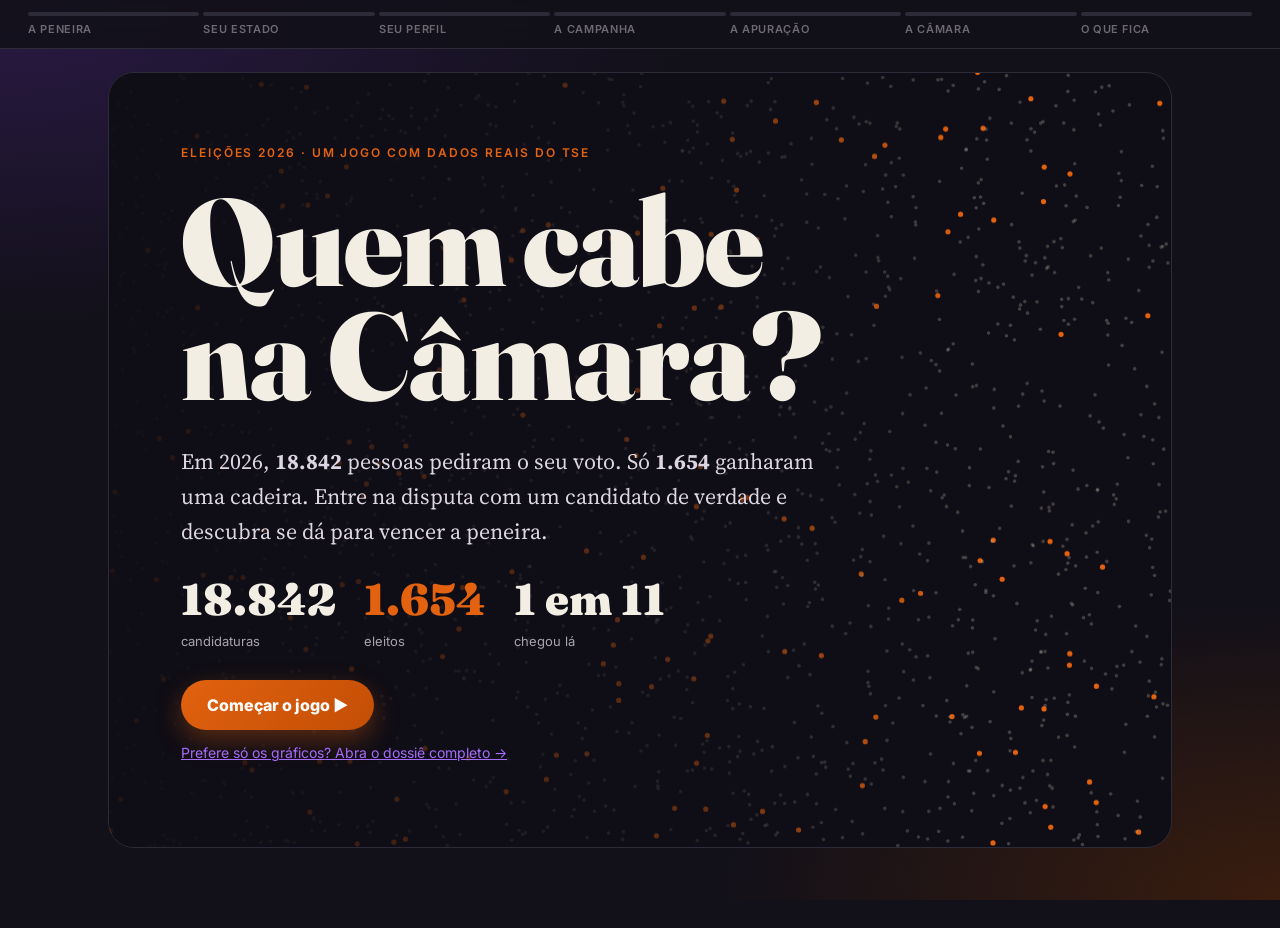
==== commit f19b24d5: "Add files via upload transforma o site no jogo" ====
--- a/index.html
+++ b/index.html
@@ -5,415 +5,37 @@
   <meta name="viewport" content="width=device-width, initial-scale=1, viewport-fit=cover">
   <!-- app no celular (PWA) -->
   <link rel="manifest" href="manifest.json">
-  <meta name="theme-color" content="#16141d">
+  <meta name="theme-color" content="#121019">
   <link rel="apple-touch-icon" href="icone-180.png">
   <meta name="apple-mobile-web-app-capable" content="yes">
   <meta name="apple-mobile-web-app-status-bar-style" content="black-translucent">
   <meta name="apple-mobile-web-app-title" content="Quem cabe?">
-  <title>Quem cabe na Câmara?</title>
-  <!-- prévia do link no WhatsApp e nas redes (troque SEU-USUARIO pelo seu usuário do GitHub) -->
-  <meta name="description" content="Quem se candidatou e quem se elegeu em 2026: uma investigação em dados sobre o filtro das urnas.">
-  <meta property="og:title" content="Quem cabe na Câmara?">
-  <meta property="og:description" content="Quem se candidatou e quem se elegeu em 2026: uma investigação em dados. Faça o teste na urna.">
+  <title>Quem cabe na Câmara? – o jogo</title>
+  <meta name="description" content="Um jogo com os dados reais da eleição de 2026: entre na disputa com um candidato de verdade e veja se dá para vencer a peneira das urnas.">
+  <meta property="og:title" content="Quem cabe na Câmara? – o jogo">
+  <meta property="og:description" content="18.842 candidaturas, 1.654 cadeiras. Jogue a campanha com um candidato real de 2026.">
   <meta property="og:image" content="https://ccarpenter-tech.github.io/quem-cabe-na-camara/previa.png">
   <meta property="og:type" content="website">
   <meta name="twitter:card" content="summary_large_image">
   <link rel="preconnect" href="https://fonts.googleapis.com">
   <link rel="preconnect" href="https://fonts.gstatic.com" crossorigin>
-  <link href="https://fonts.googleapis.com/css2?family=Fraunces:opsz,wght@9..144,400;9..144,700;9..144,900&family=Inter:wght@400;600;800&family=Space+Mono:wght@400;700&family=Source+Serif+4:opsz,wght@8..60,400;8..60,600&display=swap" rel="stylesheet">
-  <link rel="stylesheet" href="estilo.css?v=8">
+  <link href="https://fonts.googleapis.com/css2?family=Fraunces:opsz,wght@9..144,400;9..144,700;9..144,900&family=Inter:wght@400;600;800&family=Source+Serif+4:opsz,wght@8..60,400;8..60,600&display=swap" rel="stylesheet">
+  <link rel="stylesheet" href="jogo.css?v=1">
 </head>
 <body>
-
-  <!-- barra de progresso e menu lateral -->
-  <div id="progresso"></div>
-  <nav id="menu" aria-label="Atos">
-    <a href="#ato1" data-nome="O funil">1</a>
-    <a href="#ato2" data-nome="Candidaturas fantasmas">2</a>
-    <a href="#ato3" data-nome="O mapa do filtro">3</a>
-    <a href="#ato4" data-nome="O que pesa mais">4</a>
-    <a href="#ato5" data-nome="A Câmara possível">5</a>
-    <a href="#ato6" data-nome="A Presidência">6</a>
-    <a href="#placar" data-nome="O placar dos eleitos">7</a>
-    <a href="#busca" data-nome="Procure um candidato">8</a>
-    <a href="#ato7" data-nome="Você caberia?">9</a>
-  </nav>
-
-  <!-- ===== CAPA ===== -->
-  <header class="capa escuro">
-    <canvas id="chuva" aria-hidden="true"></canvas>
-    <div class="capa-texto">
-      <p class="chapeu">Eleições 2026 · Uma investigação em dados</p>
-      <h1>Quem <em>cabe</em> na Câmara?</h1>
-      <p class="linha-fina">
-        <b class="conta" data-valor="total_candidatos">0</b> pessoas disputaram uma vaga de
-        presidente, governador, senador ou deputado. Só <b class="conta laranja" data-valor="total_eleitos">0</b>
-        chegaram lá. E quem chegou não se parece com o Brasil.
-      </p>
-      <p class="rolar">Role para descer <span>↓</span></p>
-      <button id="instalar" class="botao-instalar" type="button" hidden>Instalar como app</button>
-      <p id="dica-ios" class="dica-ios" hidden>Para instalar no iPhone: toque em <b>Compartilhar</b> e depois em
-        <b>Adicionar à Tela de Início</b>.</p>
-    </div>
-  </header>
-
-  <!-- letreiro de apuração (o texto é preenchido pelo grafico.js) -->
-  <div class="letreiro" aria-hidden="true"><div class="letreiro-faixa"></div></div>
-
-  <!-- ===== ATO 1: O FUNIL ===== -->
-  <section id="ato1" class="ato largo">
-    <div class="cabeca-ato">
-      <span class="num-ato">01</span>
-      <div>
-        <p class="numero-ato">O funil</p>
-        <h2>A eleição funciona como uma peneira</h2>
-      </div>
-    </div>
-    <div class="rolagem">
-      <div class="grafico-fixo">
-        <canvas id="funil" role="img" aria-label="Pontos representando cada candidato e cada eleito"></canvas>
-        <div class="legenda" id="legenda-funil"></div>
-      </div>
-      <div class="passos">
-        <div class="passo" data-passo="0">
-          <p>Cada ponto é uma das <b id="p0-cand"></b> candidaturas de 2026, do presidente ao
-            deputado distrital.</p>
-        </div>
-        <div class="passo" data-passo="1">
-          <p>Só <b id="p1-eleitos"></b> se elegeram, ou <b id="p1-taxa"></b> do total:
-            em média, <b>1 em cada <span id="p1-um-em"></span></b>. Os eleitos saem do bloco
-            e vão para a direita.</p>
-        </div>
-        <div class="passo" data-passo="2">
-          <p><span class="destaque">Mulheres</span> eram <b id="p2-cand"></b> das candidaturas.
-            Entre os eleitos, são <b id="p2-el"></b>.</p>
-        </div>
-        <div class="passo" data-passo="3">
-          <p><span class="destaque">Pessoas negras</span> (pretas e pardas) eram <b id="p3-cand"></b>
-            dos candidatos. Entre os eleitos, são <b id="p3-el"></b>.</p>
-        </div>
-        <div class="passo" data-passo="4">
-          <p>As <span class="destaque">mulheres negras</span> são o grupo que mais perde espaço:
-            de <b id="p4-cand"></b> dos candidatos para <b id="p4-el"></b> dos eleitos.</p>
-        </div>
-        <div class="passo" data-passo="5">
-          <p>Já quem declarou <span class="destaque">patrimônio acima de R$ 1 milhão</span> era
-            <b id="p5-cand"></b> dos candidatos e é <b id="p5-el"></b> dos eleitos.</p>
-        </div>
-        <div class="passo" data-passo="6">
-          <p>E quem <span class="destaque">já tinha mandato político</span> era <b id="p6-cand"></b>
-            dos candidatos. Entre os eleitos, <b id="p6-el"></b>.</p>
-        </div>
-      </div>
-    </div>
-  </section>
-
-  <!-- ===== ATO 2: CANDIDATURAS FANTASMAS ===== -->
-  <section id="ato2" class="ato escuro">
-    <div class="cabeca-ato">
-      <span class="num-ato">02</span>
-      <div>
-        <p class="numero-ato">Candidaturas fantasmas</p>
-        <h2>A cota coloca mulheres na urna, mas muitas quase não recebem votos</h2>
-      </div>
-    </div>
-    <p class="explica">A lei exige que cada partido tenha pelo menos 30% de candidaturas de cada
-      gênero para deputado. Olhando quantos votos cada candidatura recebeu, aparece um padrão.</p>
-
-    <div class="numeros-lado">
-      <div><p class="numero-grande destaque-txt" id="lar-mulheres"></p>
-        <p>das candidatas a deputada tiveram <b>menos de 100 votos</b></p></div>
-      <div><p class="numero-grande cinza-txt" id="lar-homens"></p>
-        <p>dos candidatos homens ficaram nessa faixa</p></div>
-    </div>
-
-    <svg id="laranjas" viewBox="0 0 760 320" role="img"
-         aria-label="Distribuição de candidatos por faixa de votos, mulheres e homens"></svg>
-    <div class="legenda">
-      <span style="--cor: var(--destaque)">Mulheres (cada ponto = 1% delas)</span>
-      <span style="--cor: var(--base)">Homens (cada ponto = 1% deles)</span>
-    </div>
-    <p class="nota" id="lar-nota"></p>
-    <details class="tabela"><summary>Ver os números</summary><div id="tab-laranjas"></div></details>
-
-    <div class="bloco-extra">
-      <h3>Partido por partido: a cota no papel e nas urnas</h3>
-      <p class="explica">Cada bolinha é um partido (tamanho = número de deputados eleitos). À direita da
-        linha tracejada, o partido cumpriu os 30% de candidatas. Abaixo da diagonal, elegeu menos mulheres
-        do que lançou. Passe o mouse para ver o partido.</p>
-      <svg id="cota-partidos" viewBox="0 0 760 440" role="img" aria-label="Percentual de candidatas e de eleitas por partido"></svg>
-      <p class="nota" id="cota-nota"></p>
-    </div>
-  </section>
-
-  <!-- ===== ATO 3: O MAPA DO FILTRO ===== -->
-  <section id="ato3" class="ato">
-    <div class="cabeca-ato">
-      <span class="num-ato">03</span>
-      <div>
-        <p class="numero-ato">O mapa do filtro</p>
-        <h2>O filtro aparece em quase todo o país, mas com força diferente</h2>
-      </div>
-    </div>
-    <p class="explica">Cada quadrado é um estado. A cor mostra quantos pontos percentuais o grupo
-      perde entre os candidatos e os eleitos para deputado (federal, estadual ou distrital).
-      Passe o mouse ou toque em um estado.</p>
-
-    <div class="botoes" id="botoes-mapa">
-      <button data-grupo="mulheres" class="ativo">Mulheres</button>
-      <button data-grupo="negras">Pessoas negras</button>
-    </div>
-    <div class="mapa-area">
-      <svg id="mapa" viewBox="0 0 470 620" role="img" aria-label="Mapa em quadrados dos estados"></svg>
-      <div id="painel-uf" class="painel"></div>
-    </div>
-    <div id="legenda-mapa" class="legenda-gradiente"></div>
-    <details class="tabela"><summary>Ver os números</summary><div id="tab-mapa"></div></details>
-  </section>
-
-  <!-- ===== ATO 4: O QUE PESA MAIS ===== -->
-  <section id="ato4" class="ato escuro">
-    <div class="cabeca-ato">
-      <span class="num-ato">04</span>
-      <div>
-        <p class="numero-ato">O que pesa mais</p>
-        <h2>Já ter mandato pesa mais do que qualquer outra característica</h2>
-      </div>
-    </div>
-    <p class="explica">Quantas vezes maior é a chance de se eleger, comparando candidatos ao
-      Legislativo que são iguais em todo o resto (regressão logística). O ponto é a estimativa;
-      a linha, o intervalo de confiança de 95%.</p>
-    <svg id="pesos" viewBox="0 0 760 330" role="img" aria-label="Razões de chances com intervalos de confiança"></svg>
-    <p class="nota">Leitura: "× 2" quer dizer que a chance é duas vezes maior. Se a linha cruza o
-      1, o efeito pode ser nulo. São associações observadas em 2026, não causas.</p>
-
-    <div class="bloco-extra" id="gastos-bloco" hidden>
-      <h3>E o dinheiro de campanha?</h3>
-      <p class="explica">O mesmo modelo, agora incluindo quanto cada candidatura gastou (prestação de contas
-        ao TSE). Cinza: sem o gasto no modelo. Laranja: com o gasto. Se o ponto anda em direção ao ×1, parte
-        daquele efeito era, na verdade, dinheiro de campanha.</p>
-      <svg id="gastos" viewBox="0 0 900 270" role="img" aria-label="Razões de chances com e sem gasto de campanha"></svg>
-      <div class="painel-apuracao" id="gastos-painel"></div>
-    </div>
-
-    <div class="bloco-extra">
-      <h3>Como sabemos que o modelo funciona?</h3>
-      <div class="validacao-grid">
-        <svg id="roc" viewBox="0 0 380 400" role="img" aria-label="Curva ROC do modelo"></svg>
-        <div id="validacao-texto"></div>
-      </div>
-    </div>
-  </section>
-
-  <!-- ===== ATO 5: A CÂMARA POSSÍVEL ===== -->
-  <section id="ato5" class="ato">
-    <div class="cabeca-ato">
-      <span class="num-ato">05</span>
-      <div>
-        <p class="numero-ato">A Câmara possível</p>
-        <h2>Se a Câmara refletisse o Brasil, ela seria outra</h2>
-      </div>
-    </div>
-    <p class="explica">As 513 cadeiras da Câmara dos Deputados em quatro versões. Clique em cada
-      uma, de ① a ④, e veja quantas cadeiras o grupo ganharia em cada cenário.</p>
-
-    <div class="botoes" id="botoes-dimensao">
-      <span class="rotulo-botoes">Mostrar</span>
-      <button data-dimensao="genero" class="ativo">Gênero</button>
-      <button data-dimensao="raca">Raça</button>
-    </div>
-    <div class="botoes" id="botoes-cenario">
-      <span class="rotulo-botoes">Câmara</span>
-      <button data-cenario="real" class="ativo">① A Câmara real</button>
-      <button data-cenario="candidatos">② Sorteada entre os candidatos</button>
-      <button data-cenario="sem_filtro" id="botao-sem-filtro">③ Se ser mulher não pesasse</button>
-      <button data-cenario="brasil">④ Um retrato do Brasil</button>
-    </div>
-    <p class="cenario-explica" id="cenario-explica"></p>
-
-    <div class="hemi-area">
-      <svg id="hemiciclo" viewBox="0 0 600 330" role="img" aria-label="Hemiciclo com 513 cadeiras"></svg>
-      <p class="hemi-centro"><span class="numero-grande" id="hemi-numero"></span>
-        <span id="hemi-texto"></span></p>
-    </div>
-    <div class="legenda" id="legenda-hemi"></div>
-    <div class="caixa-decomp" id="decomp"></div>
-    <details class="tabela"><summary>Ver os números</summary><div id="tab-hemi"></div></details>
-
-    <div class="bloco-extra simulador" id="simulador">
-      <h3>Monte a sua Câmara</h3>
-      <p class="explica">Mude as regras e veja como ficariam as 513 cadeiras. O simulador usa o modelo do
-        Ato 04: recalcula a chance de cada candidato a deputado federal de 2026 com as regras que você escolher
-        e distribui as vagas de cada estado conforme essas chances.</p>
-      <div class="botoes" id="sim-atalhos"></div>
-      <div class="sim-grid">
-        <div class="sim-controles">
-          <label class="sim-controle"><span>Vantagem de ser homem <output id="o-genero">100%</output></span>
-            <input type="range" id="s-genero" min="0" max="150" step="10" value="100"></label>
-          <label class="sim-controle"><span>Desvantagem de ser negro(a) <output id="o-raca">100%</output></span>
-            <input type="range" id="s-raca" min="0" max="150" step="10" value="100"></label>
-          <label class="sim-controle"><span>Peso do patrimônio <output id="o-patrimonio">100%</output></span>
-            <input type="range" id="s-patrimonio" min="0" max="150" step="10" value="100"></label>
-          <label class="sim-controle"><span>Vantagem de quem já tem mandato <output id="o-mandato">100%</output></span>
-            <input type="range" id="s-mandato" min="0" max="150" step="10" value="100"></label>
-          <p class="sim-legenda-controles">100% = como foi em 2026 · 0% = não pesa nada</p>
-          <div class="sim-reserva"><span>Cadeiras reservadas para mulheres</span>
-            <div class="botoes" id="r-mulheres"><button data-v="0" class="ativo">Nenhuma</button><button data-v="0.3">30%</button><button data-v="0.5">50%</button></div></div>
-          <div class="sim-reserva"><span>Cadeiras reservadas para pessoas negras</span>
-            <div class="botoes" id="r-negras"><button data-v="0" class="ativo">Nenhuma</button><button data-v="0.3">30%</button><button data-v="0.5">50%</button></div></div>
-        </div>
-        <div class="sim-resultado">
-          <svg id="sim-hemiciclo" viewBox="0 0 600 330" role="img" aria-label="Câmara simulada"></svg>
-          <div class="legenda" id="sim-legenda"></div>
-          <div class="sim-numeros" id="sim-numeros"></div>
-        </div>
-      </div>
-      <p class="nota" id="sim-nota">É uma simulação com o modelo estatístico, não uma previsão: o modelo não
-        sabe de campanha, partido nem votos, e com tudo em 100% ele reproduz a Câmara real só aproximadamente.</p>
-    </div>
-
-    <div class="bloco-extra">
-      <h3>O filtro está diminuindo?</h3>
-      <p class="explica">Percentual de mulheres e de pessoas negras entre os deputados federais eleitos nas
-        três últimas eleições. As linhas tracejadas mostram o peso de cada grupo na população.</p>
-      <svg id="serie" viewBox="0 0 760 330" role="img" aria-label="Mulheres e pessoas negras eleitas em 2018, 2022 e 2026"></svg>
-      <p class="nota">2018 e 2022: Agência Câmara de Notícias (77 e 91 deputadas; 123 e 134 deputados pretos e
-        pardos). 2026: dados do TSE desta análise. População: Censo 2022.</p>
-    </div>
-    <div id="dica" class="dica" hidden></div>
-  </section>
-
-  <!-- ===== ATO 6: A PRESIDÊNCIA ===== -->
-  <section id="ato6" class="ato escuro">
-    <div class="cabeca-ato">
-      <span class="num-ato">06</span>
-      <div>
-        <p class="numero-ato">A Presidência</p>
-        <h2>Quem disputou o cargo mais alto, e quem venceu</h2>
-      </div>
-    </div>
-    <p class="explica">Para presidente são poucas candidaturas, então percentuais e modelos
-      estatísticos não fazem sentido aqui. Em vez disso, veja o perfil de cada uma, ordenadas
-      pelos votos.</p>
-    <div class="duelo" id="duelo"></div>
-    <div class="resumo-pres" id="pres-resumo"></div>
-    <div class="cartoes-pres" id="pres-cartoes"></div>
-    <p class="nota">Votos como calculados na Parte 1. Patrimônio e cor/raça são autodeclarados ao TSE.</p>
-  </section>
-
-  <!-- ===== ATO 7: O PLACAR DOS ELEITOS ===== -->
-  <section id="placar" class="ato escuro">
-    <div class="cabeca-ato">
-      <span class="num-ato">07</span>
-      <div>
-        <p class="numero-ato">O placar dos eleitos</p>
-        <h2>Quem são, afinal, os eleitos de 2026</h2>
-      </div>
-    </div>
-    <p class="explica">Escolha um cargo e um estado: o painel e os rankings se atualizam.
-      Clique em um nome para ver o "santinho" da candidatura.</p>
-    <div class="botoes" id="placar-cargos"></div>
-    <label class="seletor">Estado <select id="placar-uf"></select></label>
-    <div class="painel-apuracao" id="placar-painel"></div>
-    <div class="botoes abas" id="placar-abas"></div>
-    <ol class="ranking" id="placar-ranking"></ol>
-    <p class="nota" id="placar-nota"></p>
-  </section>
-
-  <!-- ===== ATO 8: A BUSCA ===== -->
-  <section id="busca" class="ato">
-    <div class="cabeca-ato">
-      <span class="num-ato">08</span>
-      <div>
-        <p class="numero-ato">Procure um candidato</p>
-        <h2>Ache qualquer candidatura de 2026</h2>
-      </div>
-    </div>
-    <p class="explica" id="busca-explica">Digite o nome de urna. Estão aqui todas as candidaturas
-      que foram para a urna, eleitas ou não.</p>
-    <div class="busca-caixa">
-      <input id="busca-campo" type="search" placeholder="Digite um nome de urna…" autocomplete="off"
-             aria-label="Buscar candidato pelo nome de urna">
-      <button id="busca-sorte" type="button">Me surpreenda</button>
-      <ul id="busca-sugestoes" class="sugestoes" role="listbox"></ul>
-    </div>
-    <div id="santinho" class="santinho-area"></div>
-  </section>
-
-  <!-- letreiro de apuração -->
-  <div class="letreiro letreiro-2" aria-hidden="true"><div class="letreiro-faixa"></div></div>
-
-  <!-- ===== ATO 9: O TESTE (URNA) ===== -->
-  <section id="ato7" class="ato">
-    <div class="cabeca-ato">
-      <span class="num-ato">09</span>
-      <div>
-        <p class="numero-ato">E você?</p>
-        <h2>Você caberia na Câmara?</h2>
-      </div>
-    </div>
-    <p class="explica">Responda 7 perguntas na urna. Use o teclado da urna ou clique nas opções,
-      e aperte <b>CONFIRMA</b>.</p>
-
-    <div class="urna">
-      <div class="urna-tela" id="tela" aria-live="polite"></div>
-      <div class="urna-teclado">
-        <p class="urna-marca">URNA DE DADOS · 2026</p>
-        <div class="teclas" id="teclas"></div>
-        <div class="teclas-acao">
-          <button type="button" class="tecla branco" id="t-som" aria-label="Ligar ou desligar o som">SOM</button>
-          <button type="button" class="tecla corrige" id="t-corrige">CORRIGE</button>
-          <button type="button" class="tecla confirma" id="t-confirma">CONFIRMA</button>
-        </div>
-      </div>
-    </div>
-
-    <div id="resultado" hidden>
-      <p class="rotulo-resultado" id="res-rotulo"></p>
-      <p class="numero-grande" id="res-chance"></p>
-      <p class="res-ic" id="res-ic"></p>
-      <svg id="regua" viewBox="0 0 700 90" role="img" aria-label="Sua chance comparada com a média do cargo"></svg>
-      <p id="res-frase"></p>
-      <div class="favor-contra" id="res-favor"></div>
-      <h3>Seu perfil, eixo por eixo</h3>
-      <p class="explica" id="res-explica"></p>
-      <div id="res-eixos"></div>
-      <h3>Quem se parece com você</h3>
-      <p class="explica" id="parecidos-explica"></p>
-      <div class="cartoes-pres parecidos" id="res-parecidos"></div>
-      <div class="acoes">
-        <button type="button" id="b-baixar" class="botao-principal">Baixar meu resultado</button>
-        <button type="button" id="b-link">Copiar link do resultado</button>
-        <button type="button" id="b-refazer">Refazer o teste</button>
-      </div>
-      <p class="nota" id="res-nota"></p>
-    </div>
-  </section>
-
-  <!-- ===== RODAPÉ ===== -->
-  <footer class="escuro">
-    <h2>Metodologia</h2>
-    <p>Dados: Portal de Dados Abertos do TSE (candidatos, bens declarados e votação de 2026) e
-      Censo 2022 do IBGE (51,5% de mulheres; 55,5% de pessoas pretas e pardas).</p>
-    <p>Recorte: candidatos que estiveram na urna para presidente, governador, senador e deputado
-      federal, estadual e distrital. Vices e suplentes não entram. Patrimônio e cor/raça são
-      autodeclarados. "Mandato" foi aproximado pela ocupação declarada.</p>
-    <p>Modelo: regressão logística com os candidatos ao Legislativo (deputados e senador), com
-      cargo, mandato, gênero, raça, ensino superior e log do patrimônio. O cenário "sem filtro"
-      recalcula a chance de cada candidato a deputado federal com os coeficientes de gênero (ou
-      de raça) iguais a zero.</p>
-    <p id="metodo-extra"></p>
-    <p>Fotos dos candidatos: Tribunal Superior Eleitoral (DivulgaCandContas / Portal de Dados Abertos),
-      usadas apenas para identificação, sem fins comerciais.</p>
-    <p>Votação inexpressiva não prova fraude: é um dos indícios listados pelo TSE na Súmula 73,
-      ao lado de prestação de contas padronizada e ausência de campanha.</p>
-    <p class="assinatura">Projeto A2 · Métodos Estatísticos Aplicados às Ciências Sociais ·
-      Carolina Carpenter · 2026</p>
-  </footer>
-
-  <div id="dica-apresentacao" class="dica-apresentacao" hidden>Modo apresentação: → próximo · ← anterior</div>
+  <ol id="fases" hidden aria-label="Fases do jogo"></ol>
+  <main id="app">
+    <div id="hud" hidden aria-live="polite"></div>
+    <div id="tela"></div>
+  </main>
+  <noscript><p style="padding:40px">Este jogo precisa de JavaScript. Veja a versão em texto no <a href="dossie.html">dossiê</a>.</p></noscript>
 
   <script src="dados.js?v=8"></script>
-  <script src="grafico.js?v=8"></script>
+  <script src="jogo-dados.js?v=1"></script>
+  <script src="jogo.js?v=1"></script>
+  <script>
+    // app no celular: guarda os arquivos para abrir rápido e funcionar sem internet
+    if ('serviceWorker' in navigator && location.protocol.startsWith('http')) navigator.serviceWorker.register('sw.js');
+  </script>
 </body>
 </html>
--- a/jogo.css
+++ b/jogo.css
@@ -0,0 +1,278 @@
+/* =====================================================================
+   Quem cabe na Câmara? – O JOGO
+   ===================================================================== */
+:root {
+  --noite: #121019; --tinta: #16141d; --painel: #1c1a24; --borda: #2e2b38; --luz: #f3eee4; --suave: #a9a3b0; --apagado: #8f8a99;
+  --roxo: #a66cff; --roxo-escuro: #7b2cbf; --laranja: #e2620f; --papel: #f5f0e6;
+  --titulo: "Fraunces", Georgia, serif; --ui: "Inter", "Helvetica Neue", Arial, sans-serif; --corpo: "Source Serif 4", Georgia, serif;
+}
+* { box-sizing: border-box; }
+html { scroll-behavior: smooth; }
+body { margin: 0; min-height: 100vh; color: var(--luz); font: 18px/1.6 var(--corpo);
+  background: radial-gradient(90% 60% at 0% 0%, #2a1a45 0%, rgba(42, 26, 69, 0) 60%), radial-gradient(80% 60% at 100% 100%, #3a1d0e 0%, rgba(58, 29, 14, 0) 55%), var(--noite);
+  background-attachment: fixed; }
+h1, h2, h3, h4 { font-family: var(--titulo); font-weight: 900; letter-spacing: -0.01em; line-height: 1.1; }
+h2 { font-size: clamp(30px, 4.4vw, 52px); margin: .15em 0 .4em; max-width: 920px; }
+h3 { font-size: clamp(22px, 2.6vw, 32px); margin: .3em 0 .4em; }
+a { color: var(--roxo); }
+button { font-family: var(--ui); cursor: pointer; }
+#app { max-width: 1120px; margin: 0 auto; padding: 72px clamp(14px, 3vw, 28px) 80px; }
+.tela-entra > * { animation: entra .55s cubic-bezier(.2, .8, .2, 1) both; }
+@keyframes entra { from { opacity: 0; transform: translateY(24px); } }
+.jg-chapeu { font: 600 12px var(--ui); letter-spacing: .16em; text-transform: uppercase; color: var(--laranja); margin: 0; }
+.jg-lead { font-size: 20px; max-width: 820px; color: #dcd5e3; }
+.jg-dica { font: 14px var(--ui); color: var(--suave); }
+.jg-tela { display: flex; flex-direction: column; gap: 6px; }
+.jg-tela > .jg-botao, .jg-tela > .jg-acoes { align-self: flex-start; }
+
+/* trilha de fases */
+#fases { position: fixed; top: 0; left: 0; right: 0; z-index: 30; display: flex; gap: 4px; margin: 0; padding: 12px clamp(10px, 3vw, 28px);
+  list-style: none; background: rgba(18, 16, 25, .88); backdrop-filter: blur(10px); border-bottom: 1px solid var(--borda); }
+#fases li { flex: 1; display: flex; flex-direction: column; gap: 6px; font: 600 11px var(--ui); color: #6d6873; text-transform: uppercase; letter-spacing: .06em; }
+#fases li i { height: 4px; border-radius: 2px; background: var(--borda); transition: background .5s; }
+#fases li.feito i { background: var(--roxo); } #fases li.agora i { background: var(--laranja); } #fases li.agora { color: var(--luz); }
+#fases li span { white-space: nowrap; overflow: hidden; text-overflow: ellipsis; }
+
+/* botões */
+.jg-botao { margin-top: 22px; padding: 15px 26px; font: 800 16px var(--ui); border-radius: 999px; border: 0; color: #fff;
+  background: linear-gradient(135deg, #e2620f, #c24e05); box-shadow: 0 10px 26px rgba(226, 98, 15, .35); transition: transform .15s, box-shadow .15s; }
+.jg-botao:hover:not(:disabled) { transform: translateY(-2px); box-shadow: 0 14px 30px rgba(226, 98, 15, .5); }
+.jg-botao:disabled { opacity: .45; cursor: not-allowed; box-shadow: none; }
+.jg-sec { display: inline-block; margin-top: 22px; padding: 13px 20px; font: 600 15px var(--ui); border-radius: 999px; border: 1.5px solid #4a4655;
+  color: var(--luz); background: transparent; text-decoration: none; }
+.jg-sec:hover { border-color: var(--roxo); }
+.jg-acoes { display: flex; flex-wrap: wrap; gap: 10px; align-items: center; }
+.jg-abas { display: flex; flex-wrap: wrap; gap: 8px; margin: 8px 0 14px; }
+.jg-abas button, .jg-filtros button, .cenarios button, .sim-atalhos button, .sim-res button, .campo button {
+  font-size: 13px; padding: 7px 14px; border-radius: 999px; border: 1.5px solid #4a4655; background: transparent; color: var(--luz); }
+.jg-abas button.ativo, .jg-filtros button.ativo, .cenarios button.ativo, .sim-atalhos button.ativo, .sim-res button.ativo, .campo button.ativo {
+  background: var(--roxo); border-color: var(--roxo); color: var(--tinta); font-weight: 700; }
+
+/* capa */
+.capa-jogo { position: relative; min-height: calc(100vh - 140px); display: grid; align-items: center; border-radius: 26px; overflow: hidden;
+  border: 1px solid var(--borda); background: #0f0d15; }
+#chuva { position: absolute; inset: 0; width: 100%; height: 100%; }
+.capa-txt { position: relative; padding: clamp(24px, 6vw, 72px); max-width: 860px;
+  background: linear-gradient(90deg, rgba(15, 13, 21, .92) 0%, rgba(15, 13, 21, .6) 70%, rgba(15, 13, 21, 0) 100%); }
+.capa-txt h1 { font-size: clamp(54px, 10vw, 124px); line-height: .92; margin: .2em 0 .25em; }
+.capa-sub { font-size: clamp(18px, 2vw, 22px); color: #dcd5e3; max-width: 640px; }
+.capa-numeros { display: flex; flex-wrap: wrap; gap: 28px; margin: 22px 0 4px; }
+.capa-numeros b { display: block; font: 900 clamp(30px, 4vw, 44px) var(--titulo); }
+.capa-numeros span { font: 13px var(--ui); color: var(--suave); }
+.capa-numeros div:nth-child(2) b { color: var(--laranja); }
+.capa-links { font: 14px var(--ui); margin-top: 14px; }
+
+/* cartão "o dado por trás" (papel) */
+.dado { margin: 26px 0 6px; padding: clamp(18px, 3vw, 30px); border-radius: 18px; background: linear-gradient(170deg, #f7f2e9, #ece3d2); color: #16141d;
+  box-shadow: 0 24px 60px rgba(0, 0, 0, .4); animation: entra .6s .15s both; position: relative; }
+.dado::before { content: ''; position: absolute; left: 0; top: 22px; bottom: 22px; width: 5px; border-radius: 0 4px 4px 0; background: var(--roxo-escuro); }
+.dado-chapeu { font: 700 11px var(--ui); letter-spacing: .14em; text-transform: uppercase; color: var(--roxo-escuro); margin: 0; }
+.dado h4 { font-size: clamp(20px, 2.4vw, 28px); margin: .25em 0 .6em; color: #16141d; }
+.dado p { font-size: 17px; max-width: 860px; }
+.dado-fonte { font: 12px var(--ui) !important; color: #6d6873; margin-bottom: 0; }
+.dado-numeros { display: flex; flex-wrap: wrap; gap: 14px 30px; margin: 14px 0 4px; }
+.dado-numeros b { display: block; font: 900 28px var(--titulo); color: var(--roxo-escuro); }
+.dado-numeros span { font: 12px/1.35 var(--ui); color: #6d6873; }
+.dado-lado { display: grid; grid-template-columns: 280px 1fr; gap: 24px; align-items: center; }
+.dado-grande { font: 900 48px var(--titulo) !important; color: var(--roxo-escuro); margin: 0; }
+.g-svg { width: 100%; height: auto; display: block; overflow: visible; }
+.g-roc { max-width: 280px; }
+.g-svg text { font-family: var(--ui); }
+.g-eixo { font-size: 12px; fill: #6d6873; }
+.g-rot { font-size: 14px; font-weight: 600; fill: #16141d; } .g-rot.forte { font-weight: 800; fill: #7b2cbf; }
+.g-val { font-size: 13px; font-weight: 700; fill: #16141d; }
+.g-voce { font-size: 14px; font-weight: 800; fill: #7b2cbf; }
+.g-barra { animation: sobe .7s both; animation-delay: var(--d); transform-box: fill-box; transform-origin: bottom; }
+.g-barra-h { animation: estica .7s both; animation-delay: var(--d); transform-box: fill-box; transform-origin: left; }
+@keyframes sobe { from { transform: scaleY(0); } } @keyframes estica { from { transform: scaleX(0); } }
+.g-pulsa { animation: pulsa 1.6s infinite; transform-box: fill-box; transform-origin: center; }
+@keyframes pulsa { 50% { transform: scale(1.5); opacity: .3; } }
+.hipotese { margin: 26px 0 0; padding: 22px 28px; border-left: 4px solid var(--laranja); font: italic 21px/1.5 var(--corpo); color: #e8e1ee; max-width: 900px; }
+.hipotese cite { display: block; margin-top: 8px; font: 600 12px var(--ui); letter-spacing: .12em; text-transform: uppercase; color: var(--laranja); font-style: normal; }
+
+/* mapa */
+.mapa-area { display: grid; grid-template-columns: minmax(260px, 420px) 1fr; gap: 28px; align-items: start; }
+#mapa { width: 100%; height: auto; }
+#mapa .uf { cursor: pointer; } #mapa .uf rect { transition: fill .4s, stroke .2s; stroke: transparent; stroke-width: 3; }
+#mapa .uf:hover rect, #mapa .uf:focus rect { stroke: #f3eee4; } #mapa .uf.sel rect { stroke: var(--laranja); stroke-width: 4; }
+.uf-sigla { font: 800 15px var(--ui); fill: #f3eee4; pointer-events: none; } .uf-val { font: 600 10px var(--ui); fill: #f3eee4; opacity: .85; pointer-events: none; }
+.mapa-leg { font: 13px var(--ui); color: var(--suave); }
+.uf-painel { padding: 24px; border-radius: 18px; background: var(--painel); border: 1px solid var(--borda); position: sticky; top: 80px; }
+.uf-painel h3 { font-size: 56px; margin: 0; color: var(--laranja); }
+.uf-grande { font-size: 22px; }
+.uf-lista { list-style: none; padding: 0; margin: 0; font: 15px var(--ui); }
+.uf-lista li { display: flex; justify-content: space-between; gap: 12px; padding: 9px 0; border-bottom: 1px solid var(--borda); }
+.uf-lista span { color: var(--suave); }
+
+/* perfil */
+.perfil-grade { display: grid; grid-template-columns: 1.15fr 1fr; gap: 20px; margin-top: 14px; }
+.perfil-opcao { padding: 24px; border-radius: 20px; background: var(--painel); border: 1px solid var(--borda); }
+.perfil-opcao p { color: #dcd5e3; }
+.jg-mosaico { display: grid; grid-template-columns: repeat(5, 1fr); gap: 8px; margin-bottom: 10px; }
+.jg-mosaico div { animation: flutua 5s ease-in-out infinite; animation-delay: calc(var(--k) * -.37s); }
+.jg-mosaico div:nth-child(3n) { opacity: .5; }
+.jg-mosaico .jg-foto { width: 100%; height: auto; aspect-ratio: 3 / 4; font-size: 15px; }
+@keyframes flutua { 50% { transform: translateY(-6px); } }
+.jg-filtros { display: flex; flex-wrap: wrap; gap: 8px; }
+.campo { margin: 12px 0; } .campo > span { display: block; font: 600 13px var(--ui); color: var(--suave); margin-bottom: 6px; }
+.campo > div { display: flex; flex-wrap: wrap; gap: 6px; }
+
+/* fotos */
+.jg-foto { display: grid; place-items: center; object-fit: cover; background: linear-gradient(160deg, #2e2b38, #1c1a24); color: var(--suave);
+  font: 800 18px var(--ui); border-radius: 12px; box-shadow: 0 0 0 3px var(--anel, #4a4655), 0 10px 24px rgba(0, 0, 0, .4); }
+.jg-foto-grande { width: 150px; height: 190px; font-size: 44px; border-radius: 16px; }
+.jg-foto-hud { width: 58px; height: 72px; }
+.jg-foto-rival { width: 34px; height: 42px; font-size: 12px; border-radius: 7px; box-shadow: 0 0 0 2px var(--anel, #4a4655); }
+
+/* roleta */
+.jg-roleta { min-height: 60vh; display: grid; place-items: center; align-content: center; gap: 18px; color: var(--suave); font-family: var(--ui); }
+.jg-roleta-janela { padding: 14px; border-radius: 22px; background: var(--painel); box-shadow: 0 0 0 2px var(--laranja), 0 0 70px rgba(226, 98, 15, .4); }
+.jg-roleta-janela .jg-foto { width: 190px; height: 240px; font-size: 54px; }
+
+/* HUD */
+#hud { display: grid; grid-template-columns: 1fr 1.3fr .9fr; gap: 12px; margin-bottom: 20px; font-family: var(--ui); }
+#hud[hidden] { display: none; }
+#hud > div { background: rgba(255, 255, 255, .04); border: 1px solid var(--borda); border-radius: 16px; padding: 14px 16px; }
+#hud small { display: block; color: var(--suave); font-size: 12px; }
+.jg-eu { display: flex; gap: 14px; align-items: center; } .jg-eu b { display: block; font-size: 18px; } .jg-eu span { display: block; color: var(--suave); font-size: 14px; }
+.jg-tag { display: inline-block !important; margin-top: 6px; padding: 2px 10px; border-radius: 999px; font-size: 12px !important; color: var(--tinta) !important; background: var(--anel); font-weight: 700; }
+.jg-chance { display: flex; align-items: center; gap: 14px; } .jg-chance p { margin: 0; } .jg-chance small { font-size: 13px !important; }
+#jg-num { display: block; font: 900 40px var(--titulo); line-height: 1; }
+.jg-medidor { width: 200px; flex: none; } .jg-medidor text { fill: var(--suave); font: 700 13px var(--ui); }
+.jg-trilho, .jg-cheio { fill: none; stroke-width: 16; stroke-linecap: round; } .jg-trilho { stroke: var(--borda); }
+.jg-cheio { stroke: url(#jg-grad); stroke-dasharray: 1; stroke-dashoffset: 1; transition: stroke-dashoffset 1s cubic-bezier(.2, .8, .2, 1); }
+#jg-ponteiro { transform-origin: 130px 130px; transform: rotate(-90deg); transition: transform 1s cubic-bezier(.3, 1.4, .5, 1); }
+#jg-ponteiro line { stroke: var(--luz); stroke-width: 4; stroke-linecap: round; } #jg-ponteiro circle { fill: var(--luz); }
+.jg-moedas { display: flex; flex-wrap: wrap; gap: 5px; margin: 8px 0; min-height: 22px; }
+.jg-moeda { width: 20px; height: 20px; border-radius: 50%; background: radial-gradient(circle at 35% 30%, #ffd9a8, #e2620f 55%, #a84404); box-shadow: 0 2px 6px rgba(226, 98, 15, .5); animation: cai .4s backwards; animation-delay: var(--d); }
+@keyframes cai { from { transform: translateY(-14px); opacity: 0; } }
+.jg-zero { color: var(--apagado); font-size: 13px; }
+.jg-pips { display: flex; gap: 6px; margin: 6px 0 2px; } .jg-pips i { flex: 1; height: 6px; border-radius: 3px; background: var(--borda); }
+.jg-pips i.feito { background: var(--roxo); } .jg-pips i.agora { background: var(--laranja); }
+.jg-rivais { grid-column: 1 / -1; }
+.jg-rivais > div { display: grid; grid-template-columns: repeat(auto-fit, minmax(170px, 1fr)); gap: 10px; margin-top: 10px; }
+.jg-rival { display: grid; grid-template-columns: auto 1fr auto; column-gap: 10px; row-gap: 6px; align-items: center; }
+.jg-rival .jg-foto { grid-column: 1; grid-row: 1 / 3; } .jg-rival span { grid-column: 2 / 4; grid-row: 1; } .jg-rival .jg-barra { grid-column: 2; grid-row: 2; } .jg-rival em { grid-column: 3; grid-row: 2; }
+.jg-rival span, .jg-raia span { font-size: 13px; white-space: nowrap; overflow: hidden; text-overflow: ellipsis; }
+.jg-rival em, .jg-raia em { font: 700 13px var(--ui); font-style: normal; }
+.voce > span { color: var(--laranja); font-weight: 800; }
+.jg-barra { display: block; height: 6px; border-radius: 3px; background: var(--borda); overflow: hidden; }
+.jg-barra b { display: block; height: 100%; background: var(--apagado); border-radius: 3px; transition: width 1s; }
+.voce .jg-barra b { background: linear-gradient(90deg, var(--roxo), var(--laranja)); }
+
+/* ficha */
+.jg-ficha { display: grid; grid-template-columns: 1.15fr 1fr; gap: 22px; }
+.jg-santinho { display: flex; gap: 22px; padding: 22px; border-radius: 18px; background: linear-gradient(160deg, #f5f0e6, #e8dfcf); color: #16141d; }
+.jg-santinho .jg-foto { flex: none; } .jg-santinho .jg-chapeu { color: var(--roxo-escuro); } .jg-santinho h3 { color: #16141d; }
+.jg-sub { margin: 0 0 12px; color: #6d6873; font-size: 16px; }
+.jg-santinho dl { margin: 0; display: grid; gap: 6px; }
+.jg-santinho dl div { display: grid; grid-template-columns: 110px 1fr; font-size: 15px; border-top: 1px solid #d5cbb9; padding-top: 6px; }
+.jg-santinho dt { font: 700 12px var(--ui); text-transform: uppercase; letter-spacing: .06em; color: #6d6873; } .jg-santinho dd { margin: 0; font-family: var(--ui); }
+.jg-grande { font: 900 clamp(48px, 6vw, 72px) var(--titulo); line-height: 1; margin: 4px 0 8px; }
+.jg-itens { list-style: none; padding: 0; margin: 8px 0 0; font: 14px var(--ui); }
+.jg-itens li { display: flex; justify-content: space-between; gap: 10px; padding: 6px 0; border-bottom: 1px dashed var(--borda); } .jg-itens b { color: var(--laranja); }
+
+/* evento */
+.jg-evento { border-radius: 20px; overflow: hidden; background: var(--painel); border: 1px solid var(--borda); }
+.jg-ilu { display: block; width: 100%; height: clamp(150px, 22vw, 250px); }
+.jg-evento-corpo { padding: 20px clamp(16px, 3vw, 32px) 30px; } .jg-evento-corpo > p { font-size: 19px; max-width: 780px; }
+.jg-opcoes { display: grid; grid-template-columns: repeat(auto-fit, minmax(220px, 1fr)); gap: 12px; margin-top: 18px; }
+.jg-opcao { position: relative; display: flex; flex-direction: column; align-items: flex-start; gap: 6px; text-align: left; padding: 18px; border-radius: 14px;
+  border: 1.5px solid #3a3646; background: rgba(255, 255, 255, .03); color: var(--luz); transition: transform .15s, border-color .15s, background .15s, opacity .3s; }
+.jg-opcao:hover:not(:disabled) { transform: translateY(-3px); border-color: var(--roxo); background: rgba(166, 108, 255, .1); }
+.jg-opcao kbd { position: absolute; top: 12px; right: 12px; font: 700 11px var(--ui); color: var(--apagado); border: 1px solid #3a3646; border-radius: 5px; padding: 1px 6px; }
+.jg-opcao b { font-size: 17px; padding-right: 26px; } .jg-opcao span { font-size: 14px; color: var(--suave); }
+.jg-opcao em { font-style: normal; font-size: 12px; font-weight: 700; padding: 3px 10px; border-radius: 999px; background: #3a1d0e; color: #ffb27a; }
+.jg-opcao em.ganha { background: #24183a; color: #cfb3ff; }
+.jg-opcao:disabled { opacity: .35; cursor: default; } .jg-opcao.escolhida { opacity: 1; border-color: var(--laranja); background: rgba(226, 98, 15, .1); }
+.jg-consequencia { margin-top: 18px; padding: 18px 20px; border-radius: 14px; background: rgba(255, 255, 255, .04); border-left: 4px solid var(--roxo); animation: entra .4s both; }
+.jg-consequencia p { margin: 0 0 6px; }
+.jg-delta { font: 800 22px var(--ui) !important; color: var(--suave); } .jg-delta small { font-weight: 500; font-size: 15px; color: var(--suave); }
+.jg-delta.sobe { color: #7ee0a1; } .jg-delta.desce { color: #ff8a7a; }
+
+/* apuração */
+.jg-apu-topo { display: grid; grid-template-columns: 240px 1fr; gap: 22px; align-items: center; margin-bottom: 18px; }
+.jg-apu-topo .jg-ilu { height: 130px; border-radius: 14px; }
+.jg-corrida { display: grid; gap: 14px; font-family: var(--ui); }
+.jg-raia { display: grid; grid-template-columns: auto 170px 1fr auto; column-gap: 12px; align-items: center; }
+.jg-raia em { min-width: 76px; text-align: right; } .jg-raia em small { display: block; font-weight: 500; color: var(--apagado); font-size: 11px; } .jg-raia em small.real-sim { color: var(--laranja); }
+.jg-barra.larga { height: 16px; border-radius: 8px; } .jg-barra.larga b { transition: none; border-radius: 8px; }
+#veredito { text-align: center; margin-top: 30px; } #veredito .dado { text-align: left; }
+.jg-carimbo { display: inline-block; font: 900 clamp(34px, 6vw, 66px) var(--ui); letter-spacing: .08em; padding: 8px 26px; border: 6px solid; border-radius: 12px;
+  transform: rotate(-6deg); animation: carimba .45s cubic-bezier(.2, 1.6, .4, 1) both; }
+.jg-carimbo.sim { color: var(--laranja); } .jg-carimbo.nao { color: var(--apagado); }
+@keyframes carimba { from { transform: rotate(-6deg) scale(2.4); opacity: 0; } }
+.jg-grande-txt { font-size: 21px; max-width: 700px; margin: 18px auto 6px; } .jg-real { color: var(--suave); }
+
+/* gêmeos */
+.jg-duelo { display: grid; grid-template-columns: 1fr auto 1fr; gap: 20px; align-items: center; margin: 14px 0; }
+.jg-duelo > div { display: flex; flex-direction: column; align-items: center; text-align: center; gap: 6px; padding: 20px; border-radius: 18px; background: rgba(255, 255, 255, .04); font-family: var(--ui); }
+.jg-duelo .voce { border: 1.5px solid var(--roxo); } .jg-duelo .outro { border: 1.5px solid var(--laranja); }
+.jg-duelo b { font-size: 18px; margin-top: 8px; } .jg-duelo span { font-size: 13px; color: var(--suave); }
+.jg-duelo .voce .jg-grande { color: #cfb3ff; } .jg-duelo .outro .jg-grande { color: #ff9a55; }
+.jg-vs { font: 900 42px var(--titulo); }
+#linhas { width: 100%; height: auto; display: block; } #linhas text { fill: var(--apagado); font: 600 13px var(--ui); } #linhas .grade { stroke: var(--borda); }
+.jg-linha { fill: none; stroke-width: 4; stroke-linecap: round; stroke-linejoin: round; stroke-dasharray: 1; stroke-dashoffset: 1; transition: stroke-dashoffset 1.6s ease; }
+.jg-linha.voce { stroke: var(--roxo); } .jg-linha.outro { stroke: var(--laranja); }
+.jg-ponto { opacity: 0; transition: opacity .3s; transition-delay: var(--d); } .jg-ponto.voce { fill: var(--roxo); } .jg-ponto.outro { fill: var(--laranja); }
+#linhas text.jg-rot { font: 800 15px var(--ui); opacity: 0; transition: opacity .4s 1.4s; } #linhas text.jg-rot.voce { fill: #cfb3ff; } #linhas text.jg-rot.outro { fill: #ff9a55; }
+#linhas.desenha .jg-linha { stroke-dashoffset: 0; } #linhas.desenha .jg-ponto, #linhas.desenha .jg-rot { opacity: 1; }
+.jg-frase { font-size: 20px; max-width: 840px; }
+.jg-fatores { display: grid; gap: 8px; font-family: var(--ui); }
+.jg-fatores div { display: grid; grid-template-columns: 170px 1fr auto; gap: 12px; align-items: center; padding: 10px 14px; border-radius: 10px; background: rgba(255, 255, 255, .03); border-left: 4px solid #4a4655; }
+.jg-fatores div.outro { border-left-color: var(--laranja); } .jg-fatores div.voce { border-left-color: var(--roxo); }
+.jg-fatores span { font-weight: 700; } .jg-fatores small { color: var(--suave); font-size: 13px; }
+
+/* Câmara */
+.camara-area { display: grid; grid-template-columns: 1.4fr 1fr; gap: 26px; align-items: center; }
+.hemi { width: 100%; height: auto; display: block; } .hemi circle { fill: #2e2b38; transition: fill .5s; }
+.hemi circle.minha { stroke: var(--laranja); stroke-width: 3; animation: pulsa-cad 1.4s infinite; transform-box: fill-box; transform-origin: center; }
+@keyframes pulsa-cad { 50% { transform: scale(1.6); } }
+.hemi-leg, .sim-leg { display: flex; flex-wrap: wrap; gap: 6px 16px; font: 14px var(--ui); justify-content: center; }
+.hemi-leg span::before, .sim-leg span::before { content: ''; display: inline-block; width: 11px; height: 11px; border-radius: 50%; margin-right: 6px; background: var(--cor); }
+.hemi-leg .leg-voce::before { background: transparent; border: 2px solid var(--laranja); }
+.cenarios { display: flex; flex-direction: column; gap: 8px; } .cenarios button { text-align: left; font-size: 15px; padding: 10px 16px; border-radius: 12px; }
+.regras { margin-top: 40px; padding: clamp(18px, 3vw, 30px); border-radius: 22px; background: var(--painel); border: 1px solid var(--borda); }
+.regras > p { color: #dcd5e3; max-width: 760px; }
+.sim-atalhos { display: flex; flex-wrap: wrap; gap: 8px; margin: 12px 0 18px; }
+.sim-grade { display: grid; grid-template-columns: 1.3fr 1fr; gap: 24px; align-items: center; }
+.sim-controles { display: grid; gap: 14px; font: 14px var(--ui); }
+.sim-controles label { display: grid; grid-template-columns: 1fr auto; gap: 4px 10px; } .sim-controles input { grid-column: 1 / -1; accent-color: var(--roxo); width: 100%; }
+.sim-controles output { font-weight: 800; color: var(--roxo); }
+.sim-res span { display: block; margin-bottom: 6px; color: var(--suave); } .sim-res div { display: flex; gap: 6px; flex-wrap: wrap; }
+.sim-numeros { display: grid; grid-template-columns: repeat(3, 1fr); gap: 12px; margin-top: 18px; font-family: var(--ui); }
+.sim-numeros div { padding: 14px; border-radius: 12px; background: rgba(255, 255, 255, .04); }
+.sim-numeros span { display: block; font-size: 13px; color: var(--suave); } .sim-numeros b { font: 900 34px var(--titulo); }
+.sim-numeros small { display: block; font-size: 12px; color: var(--suave); } .sim-numeros .sobe { color: #7ee0a1; } .sim-numeros .desce { color: #ff8a7a; }
+
+/* fim */
+.limites { margin-top: 26px; padding: 22px 26px; border-radius: 18px; border: 1px dashed #4a4655; }
+.limites ul { margin: 0; padding-left: 20px; } .limites li { margin: 6px 0; color: #dcd5e3; }
+.creditos { font: 13px var(--ui); color: var(--apagado); margin-top: 40px; }
+
+/* celular */
+@media (max-width: 760px) {
+  #app { padding-top: 64px; }
+  #fases li span { display: none; } #fases li.agora span { display: block; position: absolute; left: 14px; right: 14px; top: 22px; text-align: center; }
+  #fases { padding-bottom: 30px; }
+  .mapa-area, .perfil-grade, .jg-ficha, .camara-area, .sim-grade, .dado-lado { grid-template-columns: 1fr; }
+  .uf-painel { position: static; }
+  #hud { grid-template-columns: 1fr; } .jg-medidor { width: 140px; } #jg-num { font-size: 30px; }
+  .jg-santinho { flex-direction: column; } .jg-foto-grande { width: 120px; height: 152px; }
+  .jg-raia { grid-template-columns: auto 90px 1fr auto; }
+  .jg-duelo { grid-template-columns: 1fr 1fr; gap: 10px; } .jg-vs { grid-column: 1 / -1; grid-row: 1; text-align: center; margin: 0; }
+  .jg-duelo > div { min-width: 0; padding: 12px; } .jg-duelo .jg-foto-grande { width: 96px; height: 120px; font-size: 30px; } .jg-duelo .jg-grande { font-size: 40px; }
+  .jg-fatores div { grid-template-columns: 1fr auto; } .jg-fatores small { grid-column: 1 / -1; grid-row: 2; }
+  .jg-apu-topo { grid-template-columns: 1fr; } .jg-apu-topo .jg-ilu { display: none; }
+  .sim-numeros { grid-template-columns: 1fr; }
+  .capa-txt { background: rgba(15, 13, 21, .78); }
+}
+@media (prefers-reduced-motion: reduce) { *, *::before { animation: none !important; transition: none !important; } }
+
+/* ajustes */
+.jg-evento-corpo > p.jg-chapeu { font-size: 12px; }
+@media (max-width: 760px) {
+  .jg-rivais > div { grid-auto-flow: column; grid-template-columns: none; grid-auto-columns: 160px; overflow-x: auto; padding-bottom: 6px; }
+  #hud { gap: 8px; } #hud > div { padding: 10px 12px; }
+}
+@media (max-width: 760px) { #linhas text { font-size: 22px; } #linhas text.jg-rot { font-size: 22px; } }
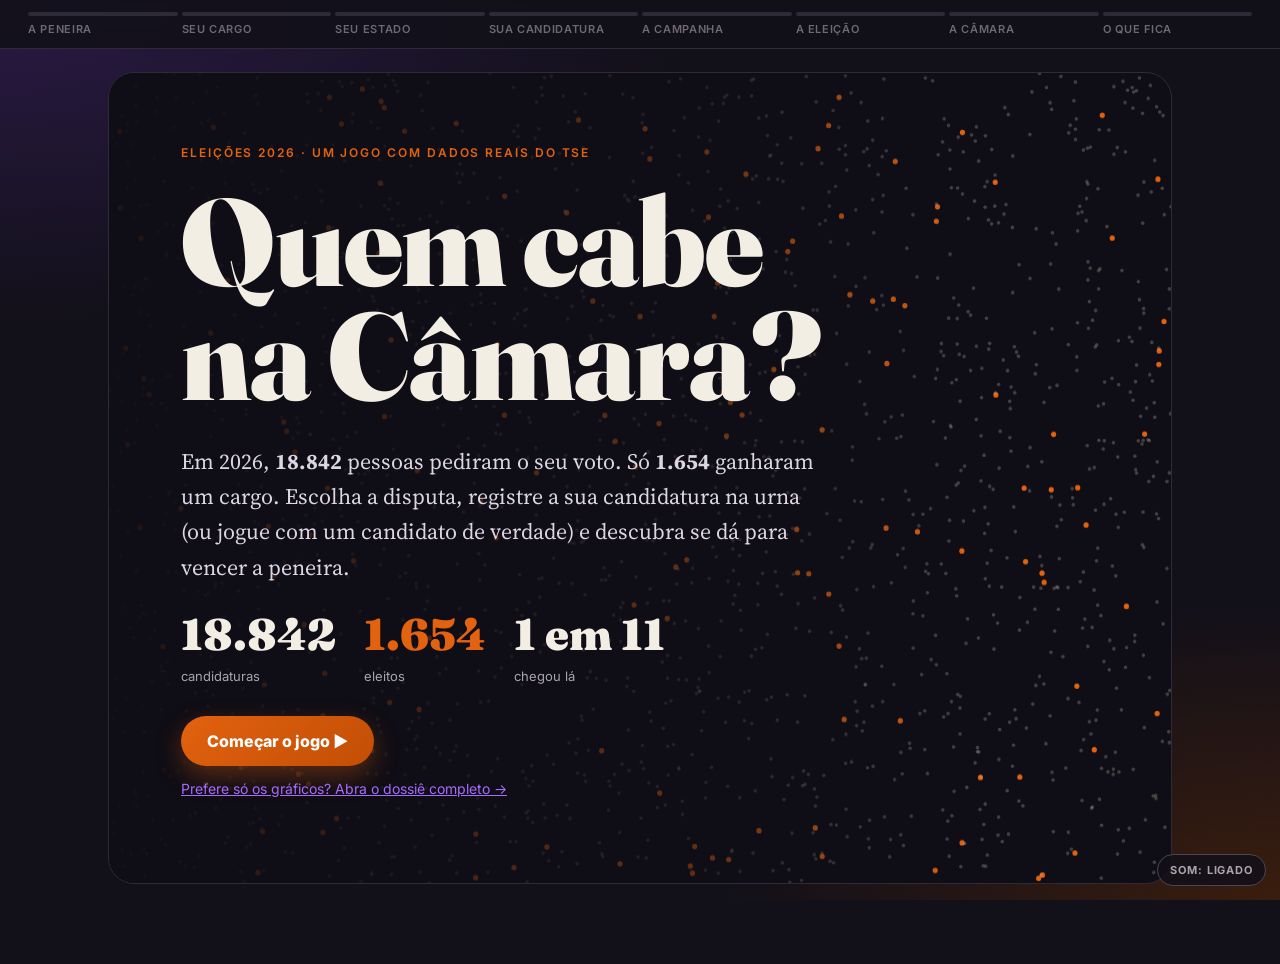
==== commit 7e842e8f: "Add files via upload" ====
--- a/index.html
+++ b/index.html
@@ -20,7 +20,7 @@
   <link rel="preconnect" href="https://fonts.googleapis.com">
   <link rel="preconnect" href="https://fonts.gstatic.com" crossorigin>
   <link href="https://fonts.googleapis.com/css2?family=Fraunces:opsz,wght@9..144,400;9..144,700;9..144,900&family=Inter:wght@400;600;800&family=Source+Serif+4:opsz,wght@8..60,400;8..60,600&display=swap" rel="stylesheet">
-  <link rel="stylesheet" href="jogo.css?v=1">
+  <link rel="stylesheet" href="jogo.css?v=2">
 </head>
 <body>
   <ol id="fases" hidden aria-label="Fases do jogo"></ol>
@@ -31,8 +31,8 @@
   <noscript><p style="padding:40px">Este jogo precisa de JavaScript. Veja a versão em texto no <a href="dossie.html">dossiê</a>.</p></noscript>
 
   <script src="dados.js?v=8"></script>
-  <script src="jogo-dados.js?v=1"></script>
-  <script src="jogo.js?v=1"></script>
+  <script src="jogo-dados.js?v=2"></script>
+  <script src="jogo.js?v=2"></script>
   <script>
     // app no celular: guarda os arquivos para abrir rápido e funcionar sem internet
     if ('serviceWorker' in navigator && location.protocol.startsWith('http')) navigator.serviceWorker.register('sw.js');
--- a/jogo.css
+++ b/jogo.css
@@ -276,3 +276,116 @@
   #hud { gap: 8px; } #hud > div { padding: 10px 12px; }
 }
 @media (max-width: 760px) { #linhas text { font-size: 22px; } #linhas text.jg-rot { font-size: 22px; } }
+
+/* =====================================================================
+   v2: cargos, urna, personalização, minigame, debate
+   ===================================================================== */
+.botao-som { position: fixed; right: 14px; bottom: 14px; z-index: 40; font: 700 11px var(--ui); letter-spacing: .08em; padding: 8px 12px; border-radius: 999px;
+  border: 1px solid #4a4655; background: rgba(18, 16, 25, .85); color: var(--suave); }
+.jg-acoes.centro { justify-content: center; }
+.jg-opcao { cursor: pointer; }
+.jg-opcao.trava { opacity: .35; cursor: not-allowed; }
+.jg-opcoes.feito .jg-opcao { cursor: default; }
+.jg-opcao.apagada { opacity: .3; transform: none !important; }
+
+/* cargos */
+.cargos { display: grid; grid-template-columns: repeat(auto-fit, minmax(190px, 1fr)); gap: 12px; margin: 10px 0 4px; }
+.cargo { display: flex; flex-direction: column; align-items: flex-start; gap: 4px; text-align: left; padding: 20px; border-radius: 18px; border: 1.5px solid #3a3646;
+  background: rgba(255, 255, 255, .03); color: var(--luz); transition: transform .15s, border-color .15s, background .15s; }
+.cargo:hover { transform: translateY(-3px); border-color: var(--roxo); }
+.cargo.ativo { border-color: var(--laranja); background: rgba(226, 98, 15, .12); box-shadow: 0 0 0 3px rgba(226, 98, 15, .2); }
+.cargo-ic { font-size: 26px; color: var(--laranja); line-height: 1; margin-bottom: 6px; }
+.cargo b { font: 900 21px/1.15 var(--titulo); } .cargo small { color: var(--suave); font-size: 13px; }
+.cargo-num { margin-top: 10px; font-size: 13px; color: #dcd5e3; } .cargo-num em { font-style: normal; font-weight: 800; color: var(--luz); }
+.cargo-taxa { font-size: 12px; font-weight: 700; padding: 3px 10px; border-radius: 999px; background: #3a1d0e; color: #ffb27a; margin-top: 4px; }
+
+/* a urna */
+.urna { display: grid; grid-template-columns: 1.5fr 1fr; gap: 0; max-width: 980px; margin: 14px 0; border-radius: 22px; overflow: hidden;
+  background: linear-gradient(170deg, #d9d2c4, #b9b1a2); box-shadow: 0 30px 70px rgba(0, 0, 0, .5); padding: 22px; gap: 22px; }
+.urna-tela { min-height: 360px; border-radius: 10px; background: #f4f3ee; color: #16141d; padding: 20px 24px; font-family: var(--ui); display: flex; flex-direction: column;
+  box-shadow: inset 0 0 0 3px #8f8a99, inset 0 4px 18px rgba(0, 0, 0, .15); }
+.u-cabeca { display: flex; justify-content: space-between; font: 700 12px var(--ui); letter-spacing: .1em; color: #6d6873; margin: 0 0 10px; }
+.urna-tela h4 { font: 800 24px var(--ui); margin: 6px 0 14px; color: #16141d; }
+.u-ops { list-style: none; padding: 0; margin: 0; display: grid; gap: 6px; }
+.u-ops li { padding: 9px 14px; border-radius: 8px; border: 1.5px solid #d5cfc4; font-size: 17px; cursor: pointer; }
+.u-ops li b { display: inline-block; min-width: 26px; padding: 1px 7px; margin-right: 8px; border-radius: 5px; background: #16141d; color: #f4f3ee; text-align: center; }
+.u-ops li.sel { border-color: #7b2cbf; background: #efe4fb; font-weight: 700; }
+.u-texto { font: 700 28px var(--ui); padding: 10px 14px; border: 2px solid #16141d; border-radius: 8px; background: #fff; width: 100%; text-transform: uppercase; }
+.u-num { display: flex; gap: 8px; } .u-num span { width: 48px; height: 62px; border: 2px solid #16141d; border-radius: 6px; display: grid; place-items: center; font: 800 36px var(--ui); background: #fff; }
+.u-num span.pisca { animation: pisca 1s steps(2) infinite; } @keyframes pisca { 50% { background: #e8e2d6; } }
+.u-cand { display: flex; gap: 14px; align-items: center; margin-top: 16px; padding: 12px; border-radius: 10px; background: #fff; border: 1.5px solid #d5cfc4; }
+.u-cand .jg-foto-rival { width: 64px; height: 80px; } .u-cand b { display: block; font-size: 20px; } .u-cand span { color: #6d6873; }
+.u-aviso { margin: 12px 0 0; font: 700 14px var(--ui); color: #b3261e; }
+.u-rodape { margin-top: auto; padding-top: 14px; border-top: 2px solid #16141d; font: 600 13px/1.5 var(--ui); color: #4a4453; }
+.u-rodape .v { color: #1f8a5b; } .u-rodape .l { color: #c24e05; }
+.u-fim { margin: auto; font: 900 110px var(--ui); letter-spacing: .1em; color: #16141d; animation: carimba .4s both; }
+.urna-teclado { background: #1c1a24; border-radius: 12px; padding: 16px; display: flex; flex-direction: column; gap: 12px; }
+.urna-marca { margin: 0; font: 700 11px var(--ui); letter-spacing: .14em; color: var(--suave); text-align: center; }
+.teclas { display: grid; grid-template-columns: repeat(3, 1fr); gap: 10px; } .teclas .tecla:last-child { grid-column: 2; }
+.tecla { font: 800 24px var(--ui); padding: 12px 0; border-radius: 8px; border: 0; background: #2e2b38; color: #f3eee4; box-shadow: 0 4px 0 #0d0b12; transition: transform .05s, box-shadow .05s; }
+.tecla:active { transform: translateY(3px); box-shadow: 0 1px 0 #0d0b12; }
+.teclas-acao { display: grid; grid-template-columns: 1fr 1fr 1.3fr; gap: 8px; }
+.teclas-acao .tecla { font-size: 12px; padding: 14px 0; color: #16141d; }
+.tecla.branco { background: #f3eee4; } .tecla.corrige { background: #e2620f; } .tecla.confirma { background: #2fa36b; font-size: 13px; }
+.perfil-opcao.destaque { border-color: var(--laranja); background: linear-gradient(170deg, rgba(226, 98, 15, .12), rgba(255, 255, 255, .02)); }
+.urna-mini { display: grid; grid-template-columns: repeat(3, 26px); gap: 6px; margin: 16px 0 4px; }
+.urna-mini i { height: 22px; border-radius: 4px; background: #2e2b38; } .urna-mini b { grid-column: 1 / -1; height: 22px; border-radius: 4px; background: #2fa36b; }
+
+/* ficha: santinho personalizável, IC, a favor/contra */
+.jg-santinho { border-top: 10px solid var(--cc, #7b2cbf); }
+.jg-santinho .jg-chapeu { color: var(--cc, #7b2cbf) !important; }
+.santinho-num { margin: 0; font: 900 40px var(--ui); color: var(--cc, #7b2cbf); } .santinho-num span { margin-right: 6px; }
+.santinho-slogan { margin: 2px 0; font: italic 18px var(--corpo); color: #4a4453; } .santinho-tema { margin: 0 0 10px; font: 700 12px var(--ui); text-transform: uppercase; letter-spacing: .08em; color: #6d6873; }
+.jg-ic { font: 14px var(--ui); color: #dcd5e3; margin: 0 0 8px; }
+.regua { position: relative; height: 14px; border-radius: 7px; background: linear-gradient(90deg, #2e2b38, #3a3646); margin: 8px 0 4px; }
+.regua i { position: absolute; top: 0; bottom: 0; } .regua-ic { background: rgba(166, 108, 255, .45); border-radius: 7px; }
+.regua-media { width: 3px; background: var(--luz); } .regua-voce { width: 16px; height: 16px; top: -1px !important; margin-left: -8px; border-radius: 50%; background: var(--laranja); box-shadow: 0 0 0 3px rgba(226, 98, 15, .3); }
+.regua-leg { display: flex; flex-wrap: wrap; gap: 4px 14px; font: 12px var(--ui); color: var(--suave); margin: 0 0 12px; }
+.regua-leg .v { color: var(--laranja); } .regua-leg .i { color: var(--roxo); }
+.favor-contra { display: grid; gap: 8px; margin: 10px 0 14px; font-family: var(--ui); }
+.favor-contra b { display: inline-block; min-width: 64px; font-size: 13px; color: var(--suave); }
+.chip { display: inline-block; margin: 2px 4px 2px 0; padding: 3px 10px; border-radius: 999px; font: 600 12px var(--ui); background: #2e2b38; color: #dcd5e3; }
+.chip.sim { background: #163a2a; color: #7ee0a1; } .chip.nao { background: #3a1616; color: #ff9a8a; } .chip.igual { background: var(--roxo); color: var(--tinta); }
+
+/* personalização */
+.personaliza { margin-top: 22px; padding: 20px 24px; border-radius: 18px; background: var(--painel); border: 1px solid var(--borda); }
+.personaliza .campo > div { gap: 8px; }
+.cor i { display: inline-block; width: 12px; height: 12px; border-radius: 50%; background: var(--c); margin-right: 6px; vertical-align: -1px; }
+.campo button.cor.ativo { background: var(--c); border-color: var(--c); color: #fff; } .campo button.cor.ativo i { background: #fff; }
+
+/* parecidos */
+.parecidos { margin-top: 26px; }
+.parecidos-lista { display: grid; grid-template-columns: repeat(auto-fit, minmax(260px, 1fr)); gap: 12px; }
+.parecido { display: flex; gap: 12px; padding: 14px; border-radius: 14px; background: rgba(255, 255, 255, .04); border: 1px solid var(--borda); font-family: var(--ui); }
+.parecido .jg-foto-rival { width: 52px; height: 64px; flex: none; } .parecido b { display: block; } .parecido small { color: var(--suave); font-size: 12px; } .parecido p { margin: 6px 0 0; }
+
+/* minigame */
+.mini { margin-top: 18px; padding: 16px; border-radius: 16px; background: #0f0d15; border: 1px solid var(--borda); font-family: var(--ui); }
+.mini-topo { display: flex; flex-wrap: wrap; gap: 6px 16px; align-items: baseline; margin-bottom: 10px; }
+.mini-topo span { font: 800 18px var(--ui); color: var(--laranja); } .mini-topo #mini-n { color: var(--roxo); }
+#mini-c { display: block; width: 100%; height: 280px; border-radius: 12px; background: radial-gradient(circle at 50% 50%, #221d2e, #121019); cursor: crosshair; touch-action: none; }
+.mini .jg-botao { margin-top: 12px; }
+
+/* debate */
+.quiz { margin-top: 18px; padding: 20px; border-radius: 16px; background: #0f1626; border: 1px solid #2a3a5a; }
+.quiz h4 { font-size: clamp(20px, 2.4vw, 26px); margin: .3em 0 .7em; }
+.quiz-ops { display: grid; grid-template-columns: repeat(auto-fit, minmax(200px, 1fr)); gap: 10px; }
+.quiz-ops button { display: flex; gap: 10px; align-items: center; text-align: left; padding: 14px 16px; border-radius: 12px; border: 1.5px solid #3a3646; background: rgba(255, 255, 255, .04); color: var(--luz); font-size: 16px; }
+.quiz-ops button:hover:not(:disabled) { border-color: var(--roxo); }
+.quiz-ops kbd { font: 800 12px var(--ui); padding: 2px 7px; border-radius: 5px; background: #2e2b38; color: var(--suave); }
+.quiz-ops button.certo { border-color: #2fa36b; background: rgba(47, 163, 107, .18); } .quiz-ops button.errado { border-color: #ff6b5a; background: rgba(255, 107, 90, .15); }
+#quiz-res { margin: 12px 0 0; font-family: var(--ui); }
+
+/* slider da reta final */
+.slider { display: flex; align-items: center; gap: 10px; width: 100%; margin: 6px 0; cursor: default; }
+.slider input { flex: 1; accent-color: var(--laranja); } .slider output { font: 800 14px var(--ui); color: var(--laranja); white-space: nowrap; }
+
+@media (max-width: 760px) {
+  .urna { grid-template-columns: 1fr; padding: 14px; gap: 14px; } .urna-tela { min-height: 300px; padding: 16px; }
+  .tecla { padding: 10px 0; font-size: 20px; } .u-num span { width: 38px; height: 52px; font-size: 28px; } .u-fim { font-size: 72px; }
+  .cargos { grid-template-columns: 1fr 1fr; } .cargo { padding: 14px; } .cargo b { font-size: 17px; }
+  #mini-c { height: 240px; }
+}
+.jg-opcao, .jg-opcao b { font-family: var(--ui); }
+.jg-eu .jg-foto { display: grid; }
+@media (max-width: 760px) { .botao-som { bottom: auto; top: 58px; right: 10px; padding: 6px 10px; font-size: 10px; } }
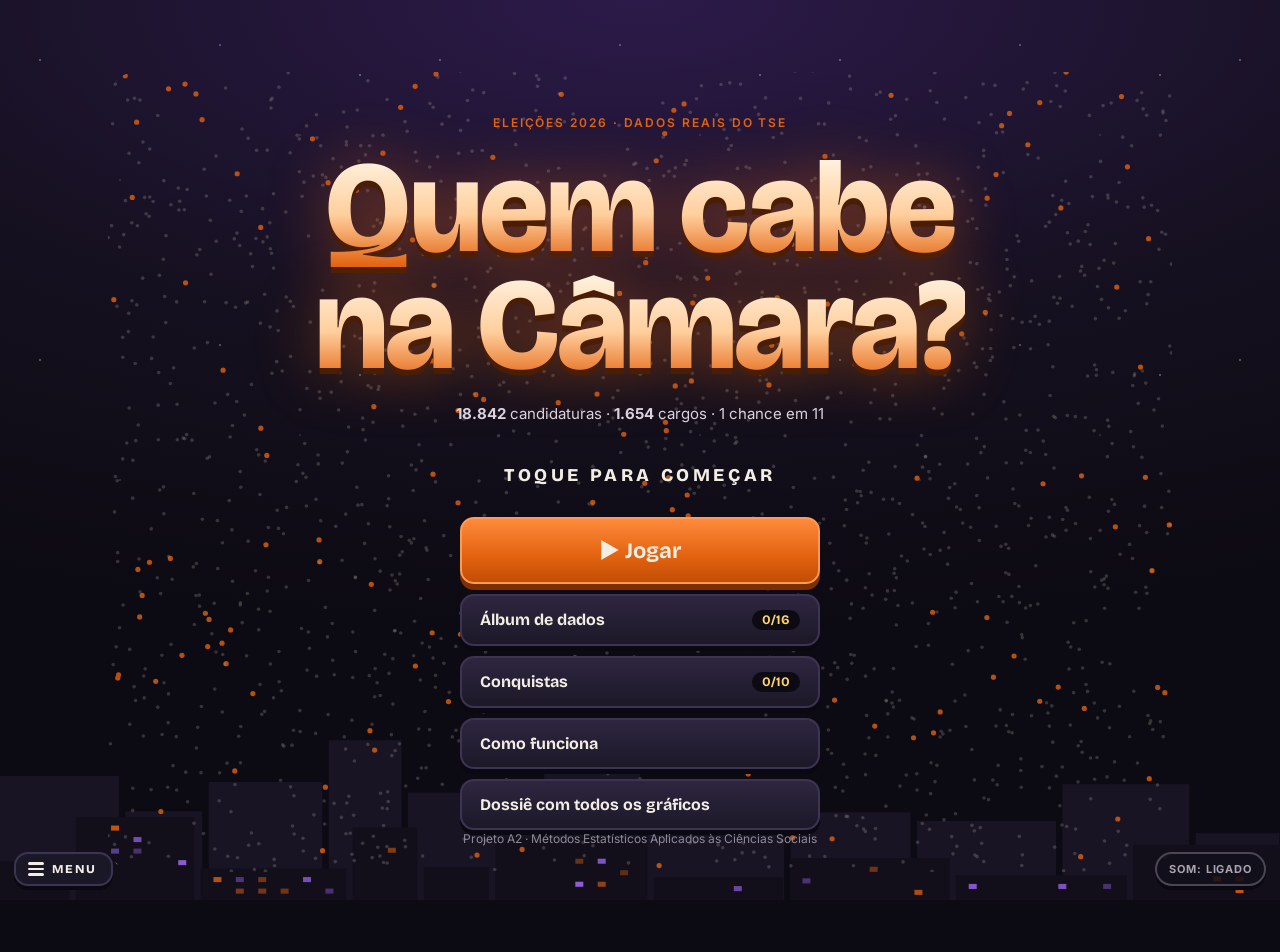
==== commit 69258e54: "Add files via upload" ====
--- a/index.html
+++ b/index.html
@@ -19,8 +19,8 @@
   <meta name="twitter:card" content="summary_large_image">
   <link rel="preconnect" href="https://fonts.googleapis.com">
   <link rel="preconnect" href="https://fonts.gstatic.com" crossorigin>
-  <link href="https://fonts.googleapis.com/css2?family=Fraunces:opsz,wght@9..144,400;9..144,700;9..144,900&family=Inter:wght@400;600;800&family=Source+Serif+4:opsz,wght@8..60,400;8..60,600&display=swap" rel="stylesheet">
-  <link rel="stylesheet" href="jogo.css?v=2">
+  <link href="https://fonts.googleapis.com/css2?family=Bricolage+Grotesque:opsz,wght@12..96,600;12..96,800&family=Inter:wght@400;600;700;800&display=swap" rel="stylesheet">
+  <link rel="stylesheet" href="jogo.css?v=4">
 </head>
 <body>
   <ol id="fases" hidden aria-label="Fases do jogo"></ol>
@@ -31,8 +31,9 @@
   <noscript><p style="padding:40px">Este jogo precisa de JavaScript. Veja a versão em texto no <a href="dossie.html">dossiê</a>.</p></noscript>
 
   <script src="dados.js?v=8"></script>
-  <script src="jogo-dados.js?v=2"></script>
-  <script src="jogo.js?v=2"></script>
+  <script src="jogo-dados.js?v=4"></script>
+  <script src="jogo-ui.js?v=2"></script>
+  <script src="jogo.js?v=4"></script>
   <script>
     // app no celular: guarda os arquivos para abrir rápido e funcionar sem internet
     if ('serviceWorker' in navigator && location.protocol.startsWith('http')) navigator.serviceWorker.register('sw.js');
--- a/jogo.css
+++ b/jogo.css
@@ -389,3 +389,233 @@
 .jg-opcao, .jg-opcao b { font-family: var(--ui); }
 .jg-eu .jg-foto { display: grid; }
 @media (max-width: 760px) { .botao-som { bottom: auto; top: 58px; right: 10px; padding: 6px 10px; font-size: 10px; } }
+
+/* =====================================================================
+   v3: CARA DE JOGO / APP
+   ===================================================================== */
+:root { --titulo: "Bricolage Grotesque", "Inter", Arial, sans-serif; --corpo: "Inter", "Helvetica Neue", Arial, sans-serif; --verde: #2fa36b; --ouro: #ffd36b; }
+body { background: #0c0a12; font-size: 17px; }
+h1, h2, h3, h4 { font-family: var(--titulo); font-weight: 800; letter-spacing: -0.02em; }
+.jg-lead, .dado p, .jg-frase, .jg-evento-corpo > p { font-family: var(--corpo); }
+
+/* cenário animado ao fundo */
+#cenario { position: fixed; inset: 0; z-index: -1; overflow: hidden; pointer-events: none; }
+#cenario .ceu { position: absolute; inset: 0; background: radial-gradient(120% 70% at 50% 0%, #2c1a4a 0%, #15101f 55%, #0c0a12 100%); }
+#cenario .estrelas { position: absolute; inset: 0 0 40% 0; background-image: radial-gradient(1.5px 1.5px at 10% 20%, #fff8, transparent), radial-gradient(1px 1px at 30% 60%, #fff6, transparent),
+  radial-gradient(1.5px 1.5px at 55% 15%, #fff7, transparent), radial-gradient(1px 1px at 75% 45%, #fff5, transparent), radial-gradient(1.5px 1.5px at 90% 25%, #fff8, transparent);
+  background-size: 400px 300px; animation: brilha 6s ease-in-out infinite alternate; }
+@keyframes brilha { to { opacity: .4; } }
+#cenario .cidade { position: absolute; left: 0; bottom: 0; width: 200%; height: 34vh; }
+#cenario .c1 { opacity: .9; animation: anda 140s linear infinite; } #cenario .c2 { height: 24vh; animation: anda 80s linear infinite; }
+@keyframes anda { to { transform: translateX(-50%); } }
+
+/* painéis com profundidade (estilo jogo) */
+.jg-evento, .perfil-opcao, .uf-painel, .regras, .personaliza, #hud > div, .jg-duelo > div, .parecido, .limites {
+  background: linear-gradient(180deg, rgba(46, 38, 64, .92), rgba(24, 20, 34, .94)) !important; border: 2px solid #3d3452 !important;
+  box-shadow: 0 6px 0 #0a0810, 0 18px 40px rgba(0, 0, 0, .45), inset 0 1px 0 rgba(255, 255, 255, .08) !important; border-radius: 20px !important; }
+.jg-botao { font-family: var(--titulo); font-size: 18px; letter-spacing: .01em; border-radius: 16px; padding: 16px 28px;
+  background: linear-gradient(180deg, #ff8a3d, #e2620f 60%, #c24e05) !important; box-shadow: 0 6px 0 #7a3002, 0 14px 26px rgba(226, 98, 15, .35) !important; }
+.jg-botao:hover:not(:disabled) { transform: translateY(-2px); } .jg-botao:active:not(:disabled) { transform: translateY(4px); box-shadow: 0 2px 0 #7a3002 !important; }
+.jg-sec { border-radius: 14px; border-width: 2px; box-shadow: 0 4px 0 #0a0810; background: rgba(46, 38, 64, .7); }
+/* o botão principal fica preso embaixo, como num app */
+.jg-tela > .jg-botao.principal, .jg-tela > .jg-acoes, #consequencia > .jg-botao.principal, #veredito > .jg-botao.principal { position: sticky; bottom: 16px; z-index: 15; }
+.jg-abas button, .jg-filtros button, .cenarios button, .sim-atalhos button, .sim-res button, .campo button { border-width: 2px; box-shadow: 0 3px 0 #0a0810; font-weight: 700; }
+
+/* trilha de fases do topo: fichas */
+#fases li i { height: 8px; border-radius: 4px; box-shadow: inset 0 1px 2px rgba(0, 0, 0, .5); }
+#fases li.agora i { background: linear-gradient(90deg, #ff8a3d, #e2620f); box-shadow: 0 0 12px rgba(226, 98, 15, .7); }
+
+/* tela de título */
+.titulo-jogo { position: relative; min-height: calc(100vh - 100px); display: grid; place-items: center; text-align: center; overflow: hidden; border-radius: 28px; }
+.titulo-jogo #chuva { position: absolute; inset: 0; width: 100%; height: 100%; opacity: .8; }
+.tj-centro { position: relative; display: flex; flex-direction: column; align-items: center; gap: 14px; padding: 30px 16px; }
+.logo { margin: 6px 0; display: flex; flex-direction: column; line-height: .9; font-size: clamp(54px, 11vw, 130px); font-weight: 800; }
+.logo span { background: linear-gradient(180deg, #fff6e8, #ffcf9e 55%, #e2620f); -webkit-background-clip: text; background-clip: text; color: transparent;
+  filter: drop-shadow(0 6px 0 #4a1d05) drop-shadow(0 0 30px rgba(226, 98, 15, .45)); animation: flutua 4s ease-in-out infinite; }
+.logo span:last-child { animation-delay: -2s; }
+.tj-sub { font: 15px var(--corpo); color: #dcd5e3; margin: 0; }
+.tj-start { margin-top: 26px; font: 800 18px var(--titulo); letter-spacing: .2em; color: var(--luz); background: none; border: 0; animation: pisca-t 1.2s ease-in-out infinite; }
+@keyframes pisca-t { 50% { opacity: .25; } }
+.tj-menu { display: grid; gap: 10px; width: min(360px, 90vw); margin-top: 16px; animation: entra .4s both; }
+.tj-rodape { position: absolute; bottom: 14px; left: 0; right: 0; font: 12px var(--corpo); color: var(--apagado); }
+.mb { display: flex; justify-content: space-between; align-items: center; gap: 10px; padding: 14px 18px; border-radius: 14px; border: 2px solid #3d3452; text-decoration: none;
+  background: linear-gradient(180deg, #2e2640, #1c1828); color: var(--luz); font: 700 16px var(--titulo); box-shadow: 0 5px 0 #0a0810; transition: transform .1s; text-align: left; }
+.mb:hover { transform: translateY(-2px); border-color: var(--roxo); } .mb:active { transform: translateY(3px); box-shadow: 0 2px 0 #0a0810; }
+.mb em { font-style: normal; font-size: 13px; padding: 2px 10px; border-radius: 999px; background: #0c0a12; color: var(--ouro); }
+.mb.grande { justify-content: center; font-size: 22px; padding: 18px; background: linear-gradient(180deg, #ff8a3d, #e2620f 60%, #c24e05); border-color: #ff9a55; box-shadow: 0 6px 0 #7a3002; }
+.mb.perigo { border-color: #6b2a2a; color: #ff9a8a; }
+
+/* botões fixos: menu e som */
+.botao-menu { position: fixed; left: 14px; bottom: 14px; z-index: 40; display: grid; grid-template-columns: auto auto; align-items: center; gap: 2px 8px; padding: 8px 14px 8px 12px;
+  border-radius: 14px; border: 2px solid #3d3452; background: rgba(28, 24, 40, .92); color: var(--luz); box-shadow: 0 4px 0 #0a0810; }
+.botao-menu i { grid-column: 1; width: 16px; height: 2.5px; border-radius: 2px; background: var(--luz); }
+.botao-menu span { grid-column: 2; grid-row: 1 / 4; font: 800 12px var(--titulo); letter-spacing: .12em; }
+.botao-som { border-width: 2px; box-shadow: 0 4px 0 #0a0810; }
+
+/* HUD de jogo */
+#hud { position: relative; }
+.jg-eu b { font-family: var(--titulo); font-size: 19px; }
+.jg-eu::before { content: 'CRACHÁ DE CANDIDATURA'; position: absolute; top: 6px; right: 12px; font: 800 9px var(--corpo); letter-spacing: .14em; color: var(--apagado); }
+.jg-eu { position: relative; }
+#jg-num { font-family: var(--titulo); font-size: 44px; text-shadow: 0 0 22px rgba(166, 108, 255, .55); }
+#jg-num.pop { animation: pop .6s cubic-bezier(.3, 1.8, .5, 1); } #jg-num.pop.sobe { color: #9ff0bd; } #jg-num.pop.desce { color: #ff9a8a; }
+@keyframes pop { 30% { transform: scale(1.35); } }
+.jg-cheio { filter: drop-shadow(0 0 8px rgba(166, 108, 255, .6)); }
+.jg-moeda { width: 24px; height: 24px; box-shadow: 0 3px 0 #7a3002, 0 0 10px rgba(255, 170, 80, .5); }
+.jg-moeda::after { content: '$'; display: grid; place-items: center; height: 100%; font: 800 12px var(--corpo); color: #7a3002; }
+.jg-pips i { height: 12px; border-radius: 4px; } .jg-pips i.agora { box-shadow: 0 0 10px rgba(226, 98, 15, .7); }
+.moeda-voa { position: fixed; left: 0; top: 0; z-index: 90; width: 24px; height: 24px; margin: -12px; border-radius: 50%; pointer-events: none;
+  background: radial-gradient(circle at 35% 30%, #ffe7c2, #e2620f 55%, #a84404); box-shadow: 0 0 14px rgba(255, 170, 80, .8); }
+
+/* escolhas = cartas de jogo */
+.jg-opcoes { grid-template-columns: repeat(auto-fit, minmax(200px, 1fr)); gap: 16px; perspective: 900px; }
+.jg-opcao { min-height: 230px; padding: 54px 18px 18px !important; border-radius: 18px !important; border: 2px solid #5a4a78 !important; position: relative; overflow: hidden;
+  background: linear-gradient(180deg, #2f2546 0%, #1f1a2e 100%) !important; box-shadow: 0 8px 0 #0a0810, 0 20px 30px rgba(0, 0, 0, .4); touch-action: none; user-select: none;
+  transition: transform .25s cubic-bezier(.2, .8, .2, 1), opacity .3s, box-shadow .2s; }
+.jg-opcao::before { content: ''; position: absolute; left: 0; right: 0; top: 0; height: 38px; background: repeating-linear-gradient(135deg, #3d2f5c 0 10px, #33284e 10px 20px); border-bottom: 2px solid #5a4a78; }
+.jg-opcao kbd { top: 9px !important; left: 12px; right: auto !important; z-index: 1; background: #0c0a12; color: var(--ouro) !important; border-color: #5a4a78 !important; font-size: 12px !important; }
+.jg-opcao em { position: absolute; top: 8px; right: 10px; z-index: 1; background: #0c0a12 !important; color: var(--ouro) !important; border: 1px solid #5a4a78; }
+.jg-opcao em.ganha { color: #9ff0bd !important; }
+.jg-opcao b { font: 800 19px/1.2 var(--titulo); padding-right: 0; }
+.jg-opcao::after { content: 'toque ou arraste para cima'; position: absolute; bottom: 10px; left: 18px; font: 600 10px var(--corpo); letter-spacing: .1em; text-transform: uppercase; color: #6d6487; }
+.jg-opcao:hover:not(.trava) { transform: translateY(-10px) rotate(-1deg); border-color: var(--roxo) !important; box-shadow: 0 14px 0 #0a0810, 0 30px 40px rgba(0, 0, 0, .5), 0 0 30px rgba(166, 108, 255, .3); }
+.jg-opcoes.feito .jg-opcao::after { content: none; }
+.jg-opcao.escolhida { animation: joga .7s cubic-bezier(.2, .8, .2, 1); border-color: var(--laranja) !important; box-shadow: 0 8px 0 #0a0810, 0 0 40px rgba(226, 98, 15, .5) !important; }
+@keyframes joga { 40% { transform: translateY(-30px) rotateY(180deg) scale(1.05); } 100% { transform: rotateY(360deg); } }
+.jg-opcao.apagada { opacity: .2 !important; transform: translateY(16px) scale(.96) !important; }
+.slider { touch-action: auto; }
+
+/* cartas de dado (colecionáveis) */
+.carta-mini { display: flex; align-items: center; gap: 14px; width: 100%; margin: 20px 0 8px; padding: 14px 16px; border-radius: 16px; text-align: left; color: #16141d;
+  background: linear-gradient(135deg, #fff6e6, #ecdfc6); border: 3px solid #fff; box-shadow: 0 6px 0 #8a7a5c, 0 16px 30px rgba(0, 0, 0, .4); transition: transform .15s; }
+.carta-mini:hover { transform: translateY(-3px) rotate(-.5deg); }
+.carta-mini.nova { animation: brilho-carta 1.6s ease-in-out 3; }
+@keyframes brilho-carta { 50% { box-shadow: 0 6px 0 #8a7a5c, 0 0 0 6px rgba(255, 211, 107, .6), 0 0 40px rgba(255, 211, 107, .8); } }
+.cm-num { flex: none; display: grid; place-items: center; width: 54px; height: 70px; border-radius: 10px; background: linear-gradient(160deg, #7b2cbf, #4a1a80); color: #fff; font: 800 18px var(--titulo); box-shadow: inset 0 0 0 2px rgba(255, 255, 255, .3); }
+.cm-txt { flex: 1; display: flex; flex-direction: column; } .cm-txt small { font: 800 10px var(--corpo); letter-spacing: .14em; text-transform: uppercase; color: #a35a00; }
+.cm-txt b { font: 800 19px var(--titulo); } .cm-txt em { font: 13px var(--corpo); font-style: normal; color: #6d6873; }
+.cm-abrir { flex: none; font: 800 12px var(--titulo); padding: 8px 12px; border-radius: 10px; background: #16141d; color: var(--ouro); }
+
+/* janelas */
+.modal { position: fixed; inset: 0; z-index: 80; display: grid; place-items: center; padding: 16px; }
+.modal-fundo { position: absolute; inset: 0; background: rgba(8, 6, 12, .78); backdrop-filter: blur(6px); animation: entra .25s both; }
+.modal-caixa { position: relative; width: min(900px, 100%); max-height: calc(100vh - 32px); overflow: auto; border-radius: 24px; animation: surge .4s cubic-bezier(.2, 1.4, .4, 1) both; }
+@keyframes surge { from { transform: scale(.85) translateY(30px); opacity: 0; } }
+body.com-modal { overflow: hidden; }
+.carta-grande { padding: 18px; border-radius: 24px; background: linear-gradient(160deg, #fff7ea, #eadcc2); border: 4px solid #fff; box-shadow: 0 10px 0 #8a7a5c; color: #16141d; }
+.carta-grande.vira { animation: vira-carta .9s cubic-bezier(.2, .8, .2, 1) both; }
+@keyframes vira-carta { 0% { transform: rotateY(90deg) scale(.7); } 60% { transform: rotateY(-10deg) scale(1.02); } 100% { transform: none; } }
+.cg-topo { display: grid; grid-template-columns: auto 1fr; column-gap: 12px; align-items: center; padding: 12px 14px; border-radius: 16px; background: linear-gradient(135deg, #7b2cbf, #4a1a80); color: #fff; }
+.cg-topo span { grid-row: span 2; font: 800 30px var(--titulo); color: var(--ouro); } .cg-topo b { font: 800 22px var(--titulo); } .cg-topo em { font: 13px var(--corpo); font-style: normal; opacity: .85; }
+.cg-nova { margin: 12px 0 0; text-align: center; font: 800 13px var(--titulo); letter-spacing: .2em; color: #a35a00; animation: pisca-t 1s ease-in-out 3; }
+.cg-corpo .dado { margin: 12px 0; box-shadow: none; animation: none; background: transparent; padding: 8px 6px; }
+.cg-corpo .dado::before { display: none; }
+.carta-grande .jg-botao { margin-top: 6px; }
+.painel-menu { padding: 26px; border-radius: 24px; background: linear-gradient(180deg, #2a2240, #17131f); border: 2px solid #3d3452; box-shadow: 0 8px 0 #0a0810; }
+.painel-menu h2 { margin-top: .2em; }
+.menu-pausa { width: min(420px, 100%); margin: 0 auto; } .menu-botoes { display: grid; gap: 10px; }
+.album { display: grid; grid-template-columns: repeat(auto-fill, minmax(150px, 1fr)); gap: 12px; margin-bottom: 16px; }
+.album-carta { display: flex; flex-direction: column; gap: 4px; min-height: 170px; padding: 14px; border-radius: 14px; text-align: left; color: #16141d;
+  background: linear-gradient(160deg, #fff6e6, #e7d8bc); border: 3px solid #fff; box-shadow: 0 5px 0 #8a7a5c; }
+.album-carta span { font: 800 22px var(--titulo); color: #7b2cbf; } .album-carta b { font: 800 16px/1.15 var(--titulo); } .album-carta em { margin-top: auto; font: 12px var(--corpo); font-style: normal; color: #6d6873; }
+.album-carta.trancada { background: repeating-linear-gradient(135deg, #2a2438 0 10px, #241f31 10px 20px); border-color: #3d3452; box-shadow: 0 5px 0 #0a0810; color: var(--apagado); }
+.album-carta.trancada span, .album-carta.trancada em { color: var(--apagado); } .album-carta.trancada b { font-size: 40px; color: #4a4258; }
+.conquistas { display: grid; grid-template-columns: repeat(auto-fill, minmax(240px, 1fr)); gap: 10px; margin-bottom: 16px; }
+.conq { display: flex; gap: 12px; align-items: center; padding: 12px; border-radius: 14px; background: rgba(255, 255, 255, .04); border: 2px solid #3d3452; opacity: .45; filter: grayscale(1); }
+.conq.feita { opacity: 1; filter: none; border-color: #806020; background: rgba(255, 211, 107, .08); }
+.conq b { display: block; font-family: var(--titulo); } .conq small { color: var(--suave); font-size: 12px; }
+.medalha { flex: none; width: 40px; height: 40px; border-radius: 50%; background: radial-gradient(circle at 35% 30%, #fff3c4, #ffd36b 45%, #b8860b); box-shadow: 0 3px 0 #6b4d06, inset 0 0 0 3px rgba(255, 255, 255, .4); position: relative; }
+.medalha::after { content: '★'; position: absolute; inset: 0; display: grid; place-items: center; color: #7a5a06; font-size: 18px; }
+.como { padding-left: 18px; line-height: 1.6; } .como li { margin: 8px 0; color: #dcd5e3; }
+
+/* toast de conquista */
+.toast { position: fixed; top: 70px; left: 50%; z-index: 95; display: flex; gap: 12px; align-items: center; padding: 12px 18px 12px 12px; border-radius: 16px; transform: translateX(-50%);
+  background: linear-gradient(180deg, #3a2e12, #221a08); border: 2px solid #b8860b; box-shadow: 0 6px 0 #0a0810, 0 0 30px rgba(255, 211, 107, .35); animation: desce .5s cubic-bezier(.2, 1.5, .4, 1) both; }
+.toast small { display: block; font: 800 10px var(--corpo); letter-spacing: .14em; text-transform: uppercase; color: var(--ouro); } .toast b { font: 800 17px var(--titulo); }
+.toast.sai { transition: .5s; opacity: 0; transform: translate(-50%, -30px); }
+@keyframes desce { from { transform: translate(-50%, -60px); opacity: 0; } }
+
+/* cortinas: trilha de fases e abertura de semana */
+.cortina { position: fixed; inset: 0; z-index: 70; display: grid; place-items: center; padding: 20px; text-align: center; cursor: pointer;
+  background: radial-gradient(80% 70% at 50% 40%, rgba(44, 26, 74, .97), rgba(12, 10, 18, .98)); animation: entra .3s both; }
+.cortina.sai { transition: opacity .35s; opacity: 0; }
+.trilha h2, .abertura h2 { font-size: clamp(34px, 6vw, 64px); margin: .1em 0 .3em; }
+.abertura h2 { animation: zoom .9s cubic-bezier(.2, 1.4, .4, 1) both; } @keyframes zoom { from { transform: scale(1.6); opacity: 0; letter-spacing: .1em; } }
+.trilha-svg { width: min(720px, 92vw); height: auto; overflow: visible; }
+.t-caminho { fill: none; stroke: #3d3452; stroke-width: 10; stroke-linecap: round; stroke-dasharray: 2 16; }
+.t-feito { fill: none; stroke: var(--laranja); stroke-width: 8; stroke-linecap: round; stroke-dasharray: 1; stroke-dashoffset: 1; animation: risca 1s .2s forwards; filter: drop-shadow(0 0 6px rgba(226, 98, 15, .7)); }
+@keyframes risca { to { stroke-dashoffset: calc(1 - var(--ate)); } }
+.t-no circle { fill: #241f31; stroke: #3d3452; stroke-width: 3; } .t-no text { font: 800 12px var(--corpo); fill: var(--apagado); }
+.t-no.feito circle { fill: var(--roxo); stroke: #d9c4ff; } .t-no.feito text { fill: #16141d; }
+.t-no.agora circle { fill: var(--laranja); stroke: #ffd0a8; animation: pulsa-no 1s ease-in-out infinite; transform-box: fill-box; transform-origin: center; } .t-no.agora text { fill: #fff; }
+@keyframes pulsa-no { 50% { transform: scale(1.2); } }
+.t-avatar { animation: pula .9s .2s cubic-bezier(.3, 1.4, .5, 1) both; } .t-avatar circle { fill: var(--luz); stroke: var(--roxo); stroke-width: 3; }
+.t-avatar text { font: 800 10px var(--corpo); fill: #16141d; } .t-avatar path { fill: var(--luz); }
+@keyframes pula { from { transform: translate(var(--x0), var(--y0)); } to { transform: translate(var(--x1), var(--y1)); } }
+.t-avatar { transform: translate(var(--x1), var(--y1)); }
+.toque { font: 700 12px var(--corpo); letter-spacing: .2em; text-transform: uppercase; color: var(--apagado); animation: pisca-t 1.2s infinite; }
+
+/* tremor e confete */
+body.treme #app { animation: treme .45s; }
+@keyframes treme { 15% { transform: translateX(-10px) rotate(-.4deg); } 35% { transform: translateX(9px); } 55% { transform: translateX(-6px); } 75% { transform: translateX(4px); } }
+.confete { position: fixed; inset: 0; z-index: 85; pointer-events: none; }
+
+/* estrelas e nota no fim da apuração */
+.placar-final { display: flex; justify-content: center; align-items: center; gap: 30px; flex-wrap: wrap; margin: 16px 0 6px; }
+.estrelas-fim { display: flex; gap: 6px; } .estrelas-fim i { font-style: normal; font-size: 56px; color: #3d3452; text-shadow: 0 4px 0 #0a0810; }
+.estrelas-fim i.on { color: var(--ouro); text-shadow: 0 4px 0 #8a6200, 0 0 24px rgba(255, 211, 107, .6); animation: estrela .6s cubic-bezier(.2, 1.8, .4, 1) both; animation-delay: var(--d); }
+@keyframes estrela { from { transform: scale(0) rotate(-90deg); } }
+.nota-fim { display: grid; text-align: left; padding: 10px 18px; border-radius: 16px; border: 2px solid #3d3452; background: rgba(28, 24, 40, .9); box-shadow: 0 5px 0 #0a0810; }
+.nota-fim small { font: 800 10px var(--corpo); letter-spacing: .14em; text-transform: uppercase; color: var(--apagado); } .nota-fim b { font: 800 46px/1 var(--titulo); color: var(--ouro); } .nota-fim span { font-size: 12px; color: var(--suave); }
+
+/* ajustes de tela pequena (app) */
+@media (max-width: 760px) {
+  .jg-eu::before { display: none; }
+  .jg-opcoes { display: flex; overflow-x: auto; scroll-snap-type: x mandatory; gap: 12px; padding: 8px 4px 16px; margin: 0 -4px; }
+  .jg-opcao { flex: 0 0 78%; scroll-snap-align: center; min-height: 210px; }
+  .botao-menu { bottom: auto; top: 58px; left: 10px; padding: 6px 10px; } .botao-menu span { font-size: 10px; }
+  .logo { font-size: 58px; } .estrelas-fim i { font-size: 44px; }
+  .carta-grande { padding: 12px; } .cm-abrir { display: none; }
+}
+@media (prefers-reduced-motion: reduce) { #cenario .cidade, #cenario .estrelas, .logo span { animation: none !important; } }
+
+/* v3.1: escolha do candidato, criador de avatar, pesquisa, transição de telas */
+.tela-entra { animation: desliza .45s cubic-bezier(.2, .8, .2, 1) both; }
+.tela-entra > * { animation: none; }
+@keyframes desliza { from { opacity: 0; transform: translateX(60px) scale(.98); } }
+.jg-avatar { overflow: hidden; padding: 0; background: #d9cfe8; }
+.jg-avatar svg { display: block; width: 100%; height: 100%; }
+.avatar-vitrine { display: flex; gap: 10px; margin-bottom: 12px; } .avatar-vitrine .jg-foto { width: 64px; height: 80px; }
+.avatar-vitrine .jg-foto:nth-child(2) { transform: translateY(-6px) rotate(3deg); } .avatar-vitrine .jg-foto:nth-child(3) { transform: rotate(-3deg); }
+.escolha-barra { display: grid; gap: 12px; margin: 6px 0 4px; }
+.escolha-barra input, .criador input[type=text] { width: 100%; font: 600 17px var(--corpo); padding: 14px 16px; border-radius: 14px; border: 2px solid #3d3452; background: #120f1b; color: var(--luz); box-shadow: inset 0 2px 6px rgba(0, 0, 0, .4); }
+.escolha-barra input:focus, .criador input[type=text]:focus { outline: none; border-color: var(--roxo); }
+.grade-cand { display: grid; grid-template-columns: repeat(auto-fill, minmax(170px, 1fr)); gap: 12px; margin: 10px 0; }
+.cand { display: flex; flex-direction: column; align-items: center; gap: 4px; padding: 14px 10px; border-radius: 18px; text-align: center; color: var(--luz);
+  background: linear-gradient(180deg, #2e2640, #1c1828); border: 2px solid #3d3452; box-shadow: 0 5px 0 #0a0810; transition: transform .12s, border-color .12s; }
+.cand:hover { transform: translateY(-4px); border-color: var(--laranja); } .cand:active { transform: translateY(2px); }
+.jg-foto-cand { width: 84px; height: 106px; font-size: 26px; margin-bottom: 6px; }
+.cand b { font: 800 15px/1.15 var(--titulo); } .cand small { color: var(--suave); font-size: 12px; margin-bottom: 4px; } .cand .chip { font-size: 10.5px; margin: 1px; }
+.criador { display: grid; grid-template-columns: 240px 1fr; gap: 26px; align-items: start; padding: 22px; border-radius: 22px;
+  background: linear-gradient(180deg, rgba(46, 38, 64, .92), rgba(24, 20, 34, .94)); border: 2px solid #3d3452; box-shadow: 0 6px 0 #0a0810; }
+.criador-previa { display: grid; justify-items: center; gap: 12px; position: sticky; top: 70px; }
+.criador-previa .jg-foto-grande { width: 200px; height: 250px; border-radius: 22px; }
+.criador-op .campo { margin: 0 0 14px; } .criador-op label.campo { display: block; }
+.amostra { width: 36px; height: 36px; padding: 0 !important; border-radius: 50% !important; background: var(--c) !important; border: 3px solid #3d3452 !important; }
+.amostra.ativo { border-color: var(--luz) !important; box-shadow: 0 0 0 3px var(--laranja), 0 3px 0 #0a0810 !important; }
+.pesquisa { display: grid; gap: 6px; margin: 14px 0 4px; padding: 14px; border-radius: 14px; background: #120f1b; border: 2px solid #3d3452; }
+.pesquisa div { display: grid; grid-template-columns: 130px 1fr 54px; gap: 10px; align-items: center; font: 600 13px var(--corpo); }
+.pesquisa span { white-space: nowrap; overflow: hidden; text-overflow: ellipsis; } .pesquisa i { height: 12px; border-radius: 6px; background: #8f8a99; }
+.pesquisa .voce i { background: linear-gradient(90deg, var(--roxo), var(--laranja)); } .pesquisa .voce span { color: var(--laranja); font-weight: 800; } .pesquisa b { text-align: right; }
+@media (max-width: 760px) {
+  .criador { grid-template-columns: 1fr; } .criador-previa { position: static; } .criador-previa .jg-foto-grande { width: 150px; height: 188px; }
+  .grade-cand { grid-template-columns: repeat(2, 1fr); } .pesquisa div { grid-template-columns: 90px 1fr 46px; }
+}
+#fases[hidden] { display: none; }
+.jg-pips, .jg-pips i { min-width: 0; } .jg-caixa { min-width: 0; overflow: hidden; }
+@media (max-width: 760px) {
+  #fases { padding: 12px 92px 28px; }
+  #fases li.agora span { left: 92px; right: 92px; }
+  .botao-menu { top: 10px; left: 8px; bottom: auto; } .botao-som { top: 10px; right: 8px; bottom: auto; }
+  #app { padding-top: 76px; }
+}
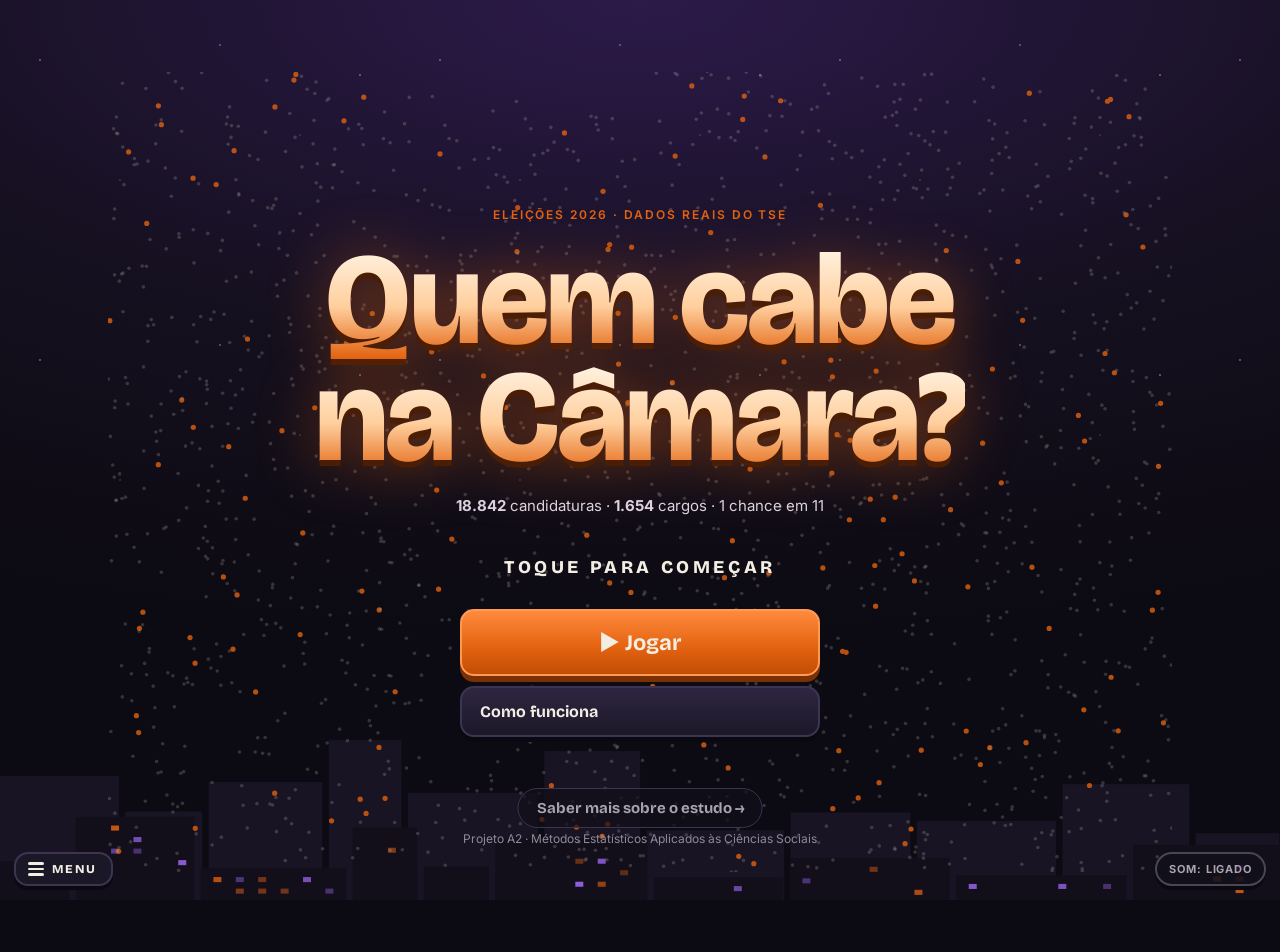
==== commit 1cd75936: "Add files via upload" ====
--- a/index.html
+++ b/index.html
@@ -20,7 +20,7 @@
   <link rel="preconnect" href="https://fonts.googleapis.com">
   <link rel="preconnect" href="https://fonts.gstatic.com" crossorigin>
   <link href="https://fonts.googleapis.com/css2?family=Bricolage+Grotesque:opsz,wght@12..96,600;12..96,800&family=Inter:wght@400;600;700;800&display=swap" rel="stylesheet">
-  <link rel="stylesheet" href="jogo.css?v=4">
+  <link rel="stylesheet" href="jogo.css?v=5">
 </head>
 <body>
   <ol id="fases" hidden aria-label="Fases do jogo"></ol>
@@ -31,9 +31,9 @@
   <noscript><p style="padding:40px">Este jogo precisa de JavaScript. Veja a versão em texto no <a href="dossie.html">dossiê</a>.</p></noscript>
 
   <script src="dados.js?v=8"></script>
-  <script src="jogo-dados.js?v=4"></script>
-  <script src="jogo-ui.js?v=2"></script>
-  <script src="jogo.js?v=4"></script>
+  <script src="jogo-dados.js?v=5"></script>
+  <script src="jogo-ui.js?v=3"></script>
+  <script src="jogo.js?v=5"></script>
   <script>
     // app no celular: guarda os arquivos para abrir rápido e funcionar sem internet
     if ('serviceWorker' in navigator && location.protocol.startsWith('http')) navigator.serviceWorker.register('sw.js');
--- a/jogo.css
+++ b/jogo.css
@@ -619,3 +619,21 @@
   .botao-menu { top: 10px; left: 8px; bottom: auto; } .botao-som { top: 10px; right: 8px; bottom: auto; }
   #app { padding-top: 76px; }
 }
+
+/* v4: estudo separado, dicas, símbolo e estilos de santinho */
+.tj-estudo { position: absolute; bottom: 44px; left: 50%; transform: translateX(-50%); font: 700 15px var(--titulo); color: var(--suave); text-decoration: none;
+  padding: 10px 18px; border-radius: 999px; border: 1.5px solid #3d3452; background: rgba(18, 15, 27, .7); white-space: nowrap; }
+.tj-estudo:hover { color: var(--luz); border-color: var(--roxo); }
+.usar-dica { display: flex; align-items: center; gap: 14px; width: 100%; margin: 16px 0 0; padding: 12px 16px; border-radius: 16px; text-align: left; color: #16141d;
+  background: linear-gradient(135deg, #fff6e6, #ecdfc6); border: 3px solid #fff; box-shadow: 0 5px 0 #8a7a5c; font-family: var(--corpo); }
+.usar-dica:hover { transform: translateY(-2px); } .usar-dica b { display: block; font: 800 17px var(--titulo); } .usar-dica small { color: #6d6873; font-size: 13px; }
+.ud-carta { flex: none; display: grid; place-items: center; width: 40px; height: 52px; border-radius: 8px; background: linear-gradient(160deg, #7b2cbf, #4a1a80); color: var(--ouro); font: 800 24px var(--titulo); }
+.sem-dica { margin: 14px 0 0; font: 13px var(--corpo); color: var(--apagado); }
+.previa { margin: 8px 0 0; padding: 6px 10px; border-radius: 8px; background: #0c0a12; border: 1px dashed var(--ouro); color: var(--ouro); font: 800 13px var(--corpo); animation: surge .4s both; }
+.hud-dicas { color: var(--ouro); font-weight: 700; }
+.santinho-num i { font-style: normal; margin-right: 8px; }
+.simb { font-size: 16px; }
+.jg-santinho[data-estilo="Moderno"] { background: linear-gradient(160deg, #23202e, #16141d); color: #f3eee4; }
+.jg-santinho[data-estilo="Moderno"] h3 { color: #f3eee4; } .jg-santinho[data-estilo="Moderno"] dd { color: #dcd5e3; } .jg-santinho[data-estilo="Moderno"] dl div { border-color: #3d3452; }
+.jg-santinho[data-estilo="Retrô"] { background: linear-gradient(160deg, #f6e7b6, #e7cf86); filter: sepia(.15); }
+@media (max-width: 760px) { .tj-estudo { bottom: 40px; font-size: 13px; } }
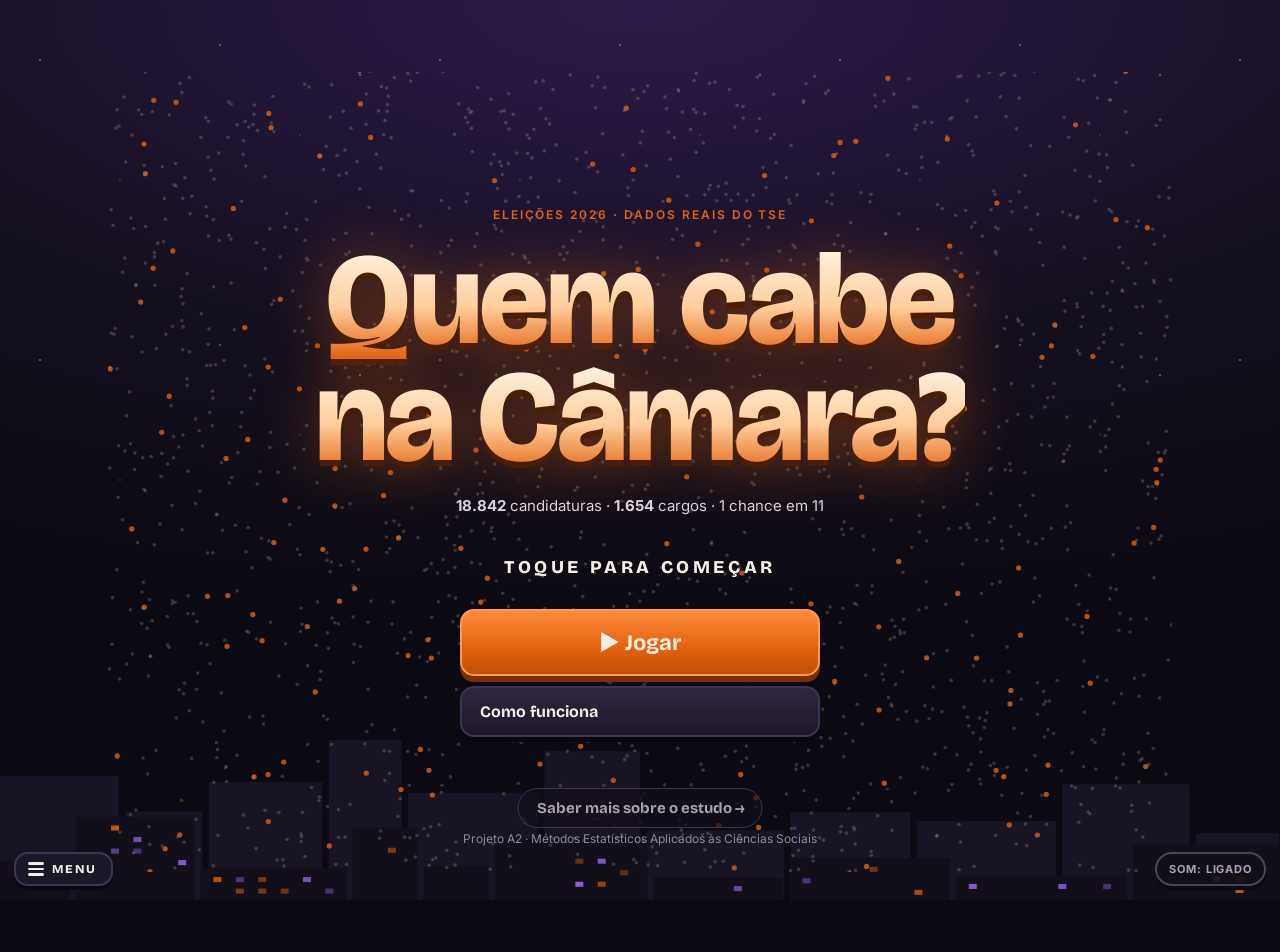
==== commit a3294529: "Add files via upload" ====
--- a/index.html
+++ b/index.html
@@ -20,7 +20,7 @@
   <link rel="preconnect" href="https://fonts.googleapis.com">
   <link rel="preconnect" href="https://fonts.gstatic.com" crossorigin>
   <link href="https://fonts.googleapis.com/css2?family=Bricolage+Grotesque:opsz,wght@12..96,600;12..96,800&family=Inter:wght@400;600;700;800&display=swap" rel="stylesheet">
-  <link rel="stylesheet" href="jogo.css?v=5">
+  <link rel="stylesheet" href="jogo.css?v=6">
 </head>
 <body>
   <ol id="fases" hidden aria-label="Fases do jogo"></ol>
@@ -33,7 +33,7 @@
   <script src="dados.js?v=8"></script>
   <script src="jogo-dados.js?v=5"></script>
   <script src="jogo-ui.js?v=3"></script>
-  <script src="jogo.js?v=5"></script>
+  <script src="jogo.js?v=7"></script>
   <script>
     // app no celular: guarda os arquivos para abrir rápido e funcionar sem internet
     if ('serviceWorker' in navigator && location.protocol.startsWith('http')) navigator.serviceWorker.register('sw.js');
--- a/jogo.css
+++ b/jogo.css
@@ -637,3 +637,10 @@
 .jg-santinho[data-estilo="Moderno"] h3 { color: #f3eee4; } .jg-santinho[data-estilo="Moderno"] dd { color: #dcd5e3; } .jg-santinho[data-estilo="Moderno"] dl div { border-color: #3d3452; }
 .jg-santinho[data-estilo="Retrô"] { background: linear-gradient(160deg, #f6e7b6, #e7cf86); filter: sepia(.15); }
 @media (max-width: 760px) { .tj-estudo { bottom: 40px; font-size: 13px; } }
+
+/* v4.1 escolha de partido no criador */
+.av-partido>div{display:flex;flex-wrap:wrap;gap:6px;max-height:190px;overflow-y:auto;padding:2px}
+.av-partido button{font:inherit;font-size:.82rem;padding:6px 10px;border-radius:999px;border:1px solid rgba(255,255,255,.18);background:rgba(255,255,255,.06);color:inherit;cursor:pointer}
+.av-partido button small{opacity:.7;font-size:.75em}
+.av-partido button.ativo{background:#c9a8f5;color:#1c1626;border-color:#c9a8f5}
+.av-partido>span small{display:block;font-weight:400;opacity:.7;font-size:.75em;text-transform:none;letter-spacing:0}
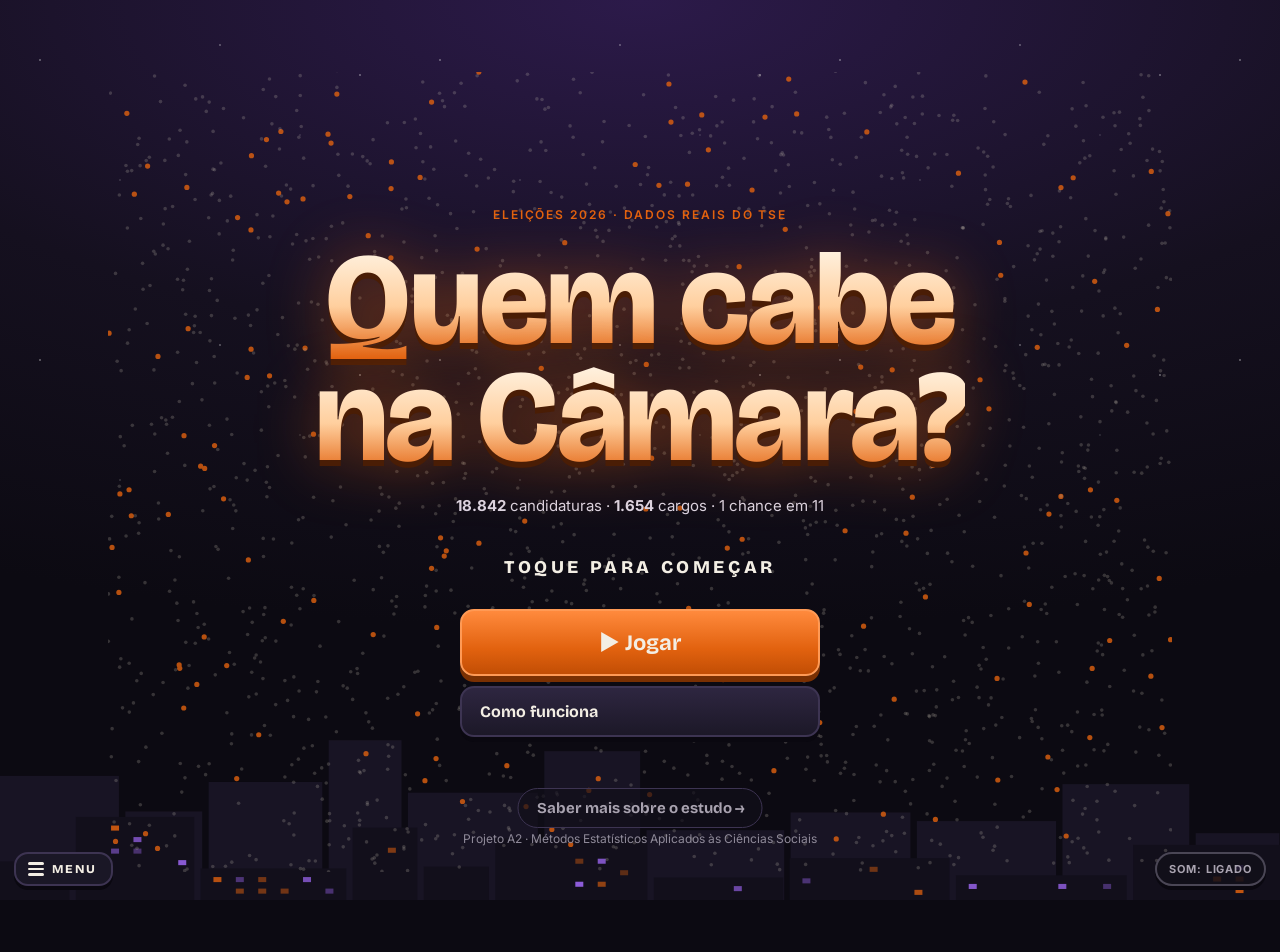
==== commit 6733c26f: "Add files via upload" ====
--- a/index.html
+++ b/index.html
@@ -20,7 +20,7 @@
   <link rel="preconnect" href="https://fonts.googleapis.com">
   <link rel="preconnect" href="https://fonts.gstatic.com" crossorigin>
   <link href="https://fonts.googleapis.com/css2?family=Bricolage+Grotesque:opsz,wght@12..96,600;12..96,800&family=Inter:wght@400;600;700;800&display=swap" rel="stylesheet">
-  <link rel="stylesheet" href="jogo.css?v=6">
+  <link rel="stylesheet" href="jogo.css?v=7">
 </head>
 <body>
   <ol id="fases" hidden aria-label="Fases do jogo"></ol>
@@ -33,10 +33,14 @@
   <script src="dados.js?v=8"></script>
   <script src="jogo-dados.js?v=5"></script>
   <script src="jogo-ui.js?v=3"></script>
-  <script src="jogo.js?v=7"></script>
+  <script src="jogo.js?v=8"></script>
   <script>
     // app no celular: guarda os arquivos para abrir rápido e funcionar sem internet
     if ('serviceWorker' in navigator && location.protocol.startsWith('http')) navigator.serviceWorker.register('sw.js');
+    // botão "Baixar como app": o navegador avisa quando o site pode ser instalado (Android e Chrome/Edge no computador)
+    window.PEDIDO_APP = null;
+    window.addEventListener('beforeinstallprompt', e => { e.preventDefault(); window.PEDIDO_APP = e; window.dispatchEvent(new Event('app-instalavel')); });
+    window.addEventListener('appinstalled', () => { window.PEDIDO_APP = null; window.dispatchEvent(new Event('app-instalavel')); });
   </script>
 </body>
 </html>
--- a/jogo.css
+++ b/jogo.css
@@ -644,3 +644,8 @@
 .av-partido button small{opacity:.7;font-size:.75em}
 .av-partido button.ativo{background:#c9a8f5;color:#1c1626;border-color:#c9a8f5}
 .av-partido>span small{display:block;font-weight:400;opacity:.7;font-size:.75em;text-transform:none;letter-spacing:0}
+
+/* v4.2: baixar como app na tela inicial */
+.tj-ios { max-width: 320px; margin: 4px auto 0; font: 14px/1.45 var(--corpo); color: var(--suave); text-align: center; }
+.tj-ios b { color: var(--luz); }
+#b-app[hidden], .tj-ios[hidden] { display: none; }
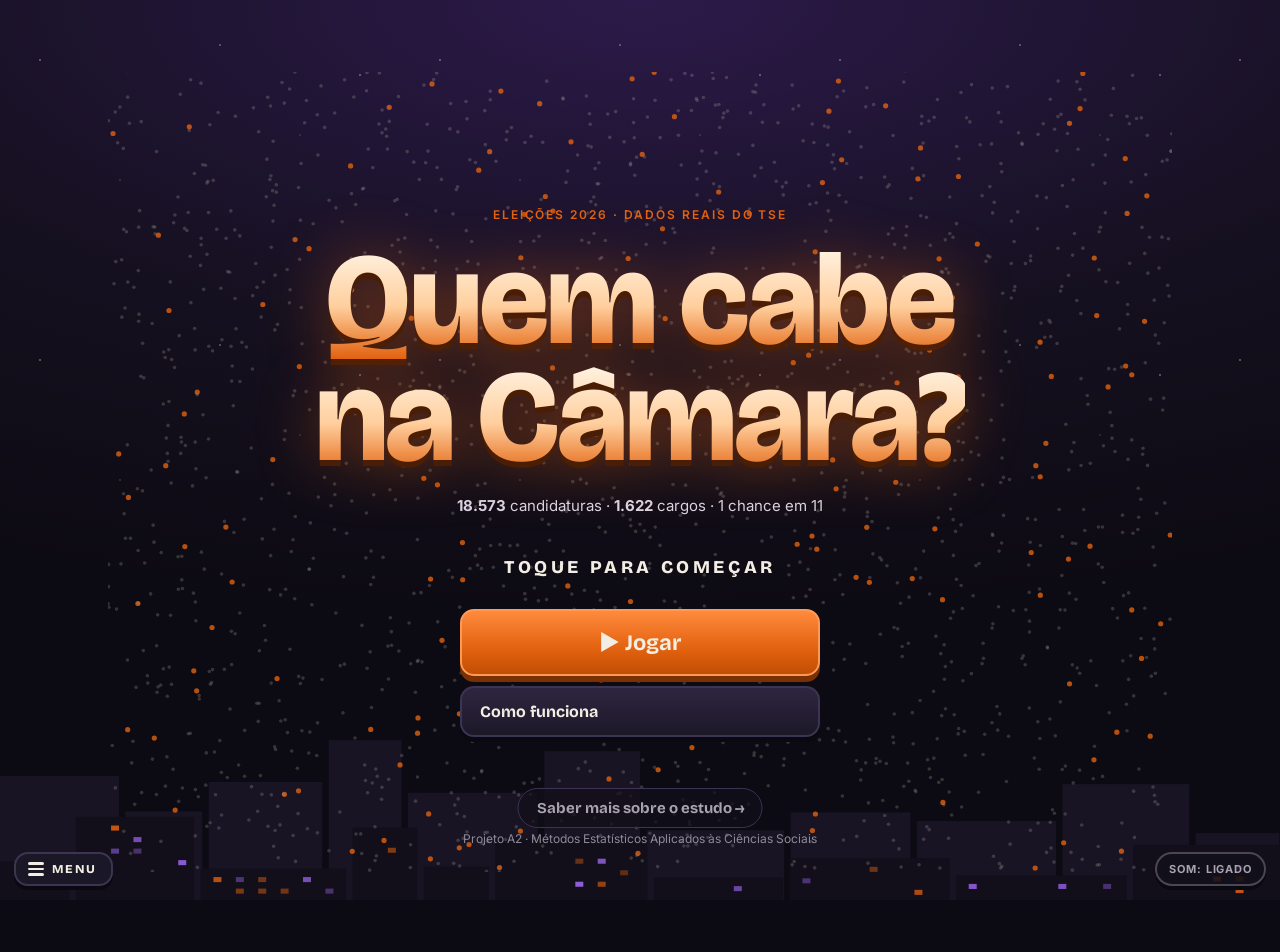
==== commit 7288d914: "Add files via upload" ====
--- a/index.html
+++ b/index.html
@@ -30,7 +30,7 @@
   </main>
   <noscript><p style="padding:40px">Este jogo precisa de JavaScript. Veja a versão em texto no <a href="dossie.html">dossiê</a>.</p></noscript>
 
-  <script src="dados.js?v=8"></script>
+  <script src="dados.js?v=9"></script>
   <script src="jogo-dados.js?v=5"></script>
   <script src="jogo-ui.js?v=3"></script>
   <script src="jogo.js?v=8"></script>
